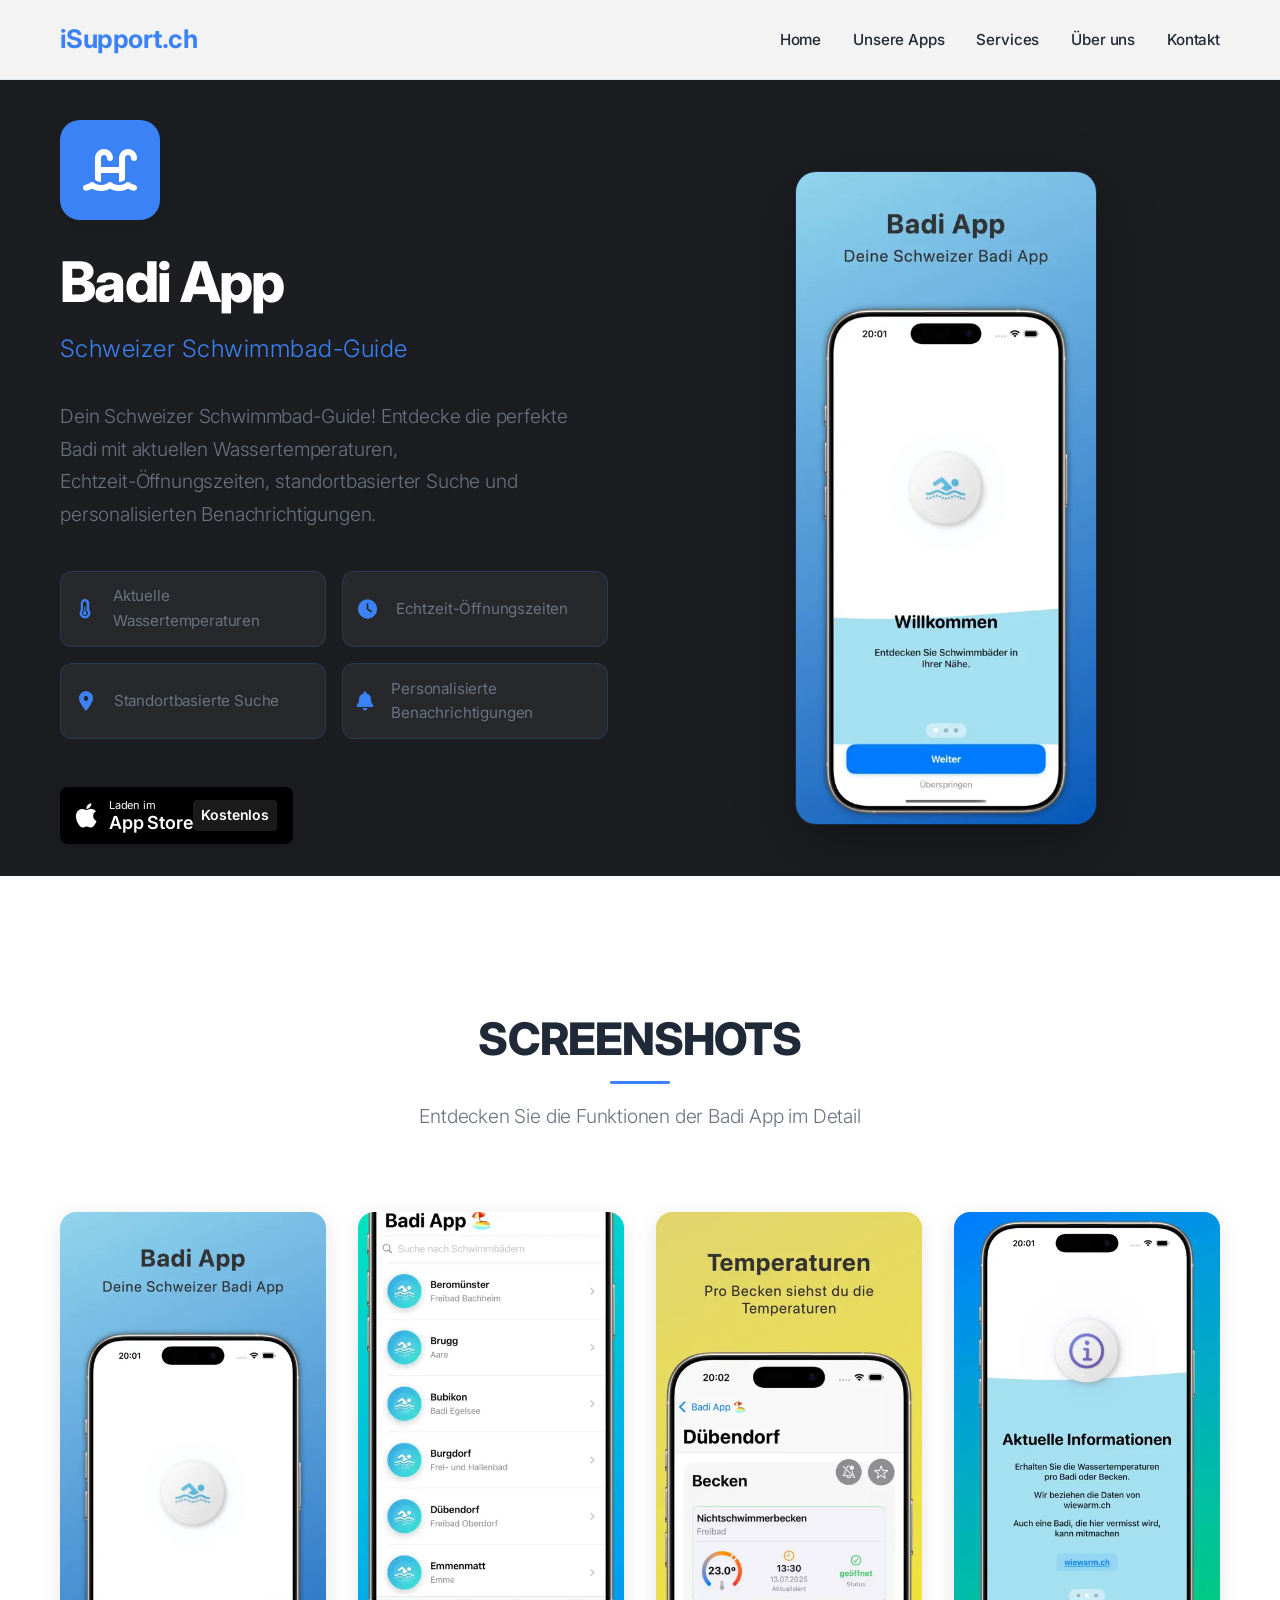
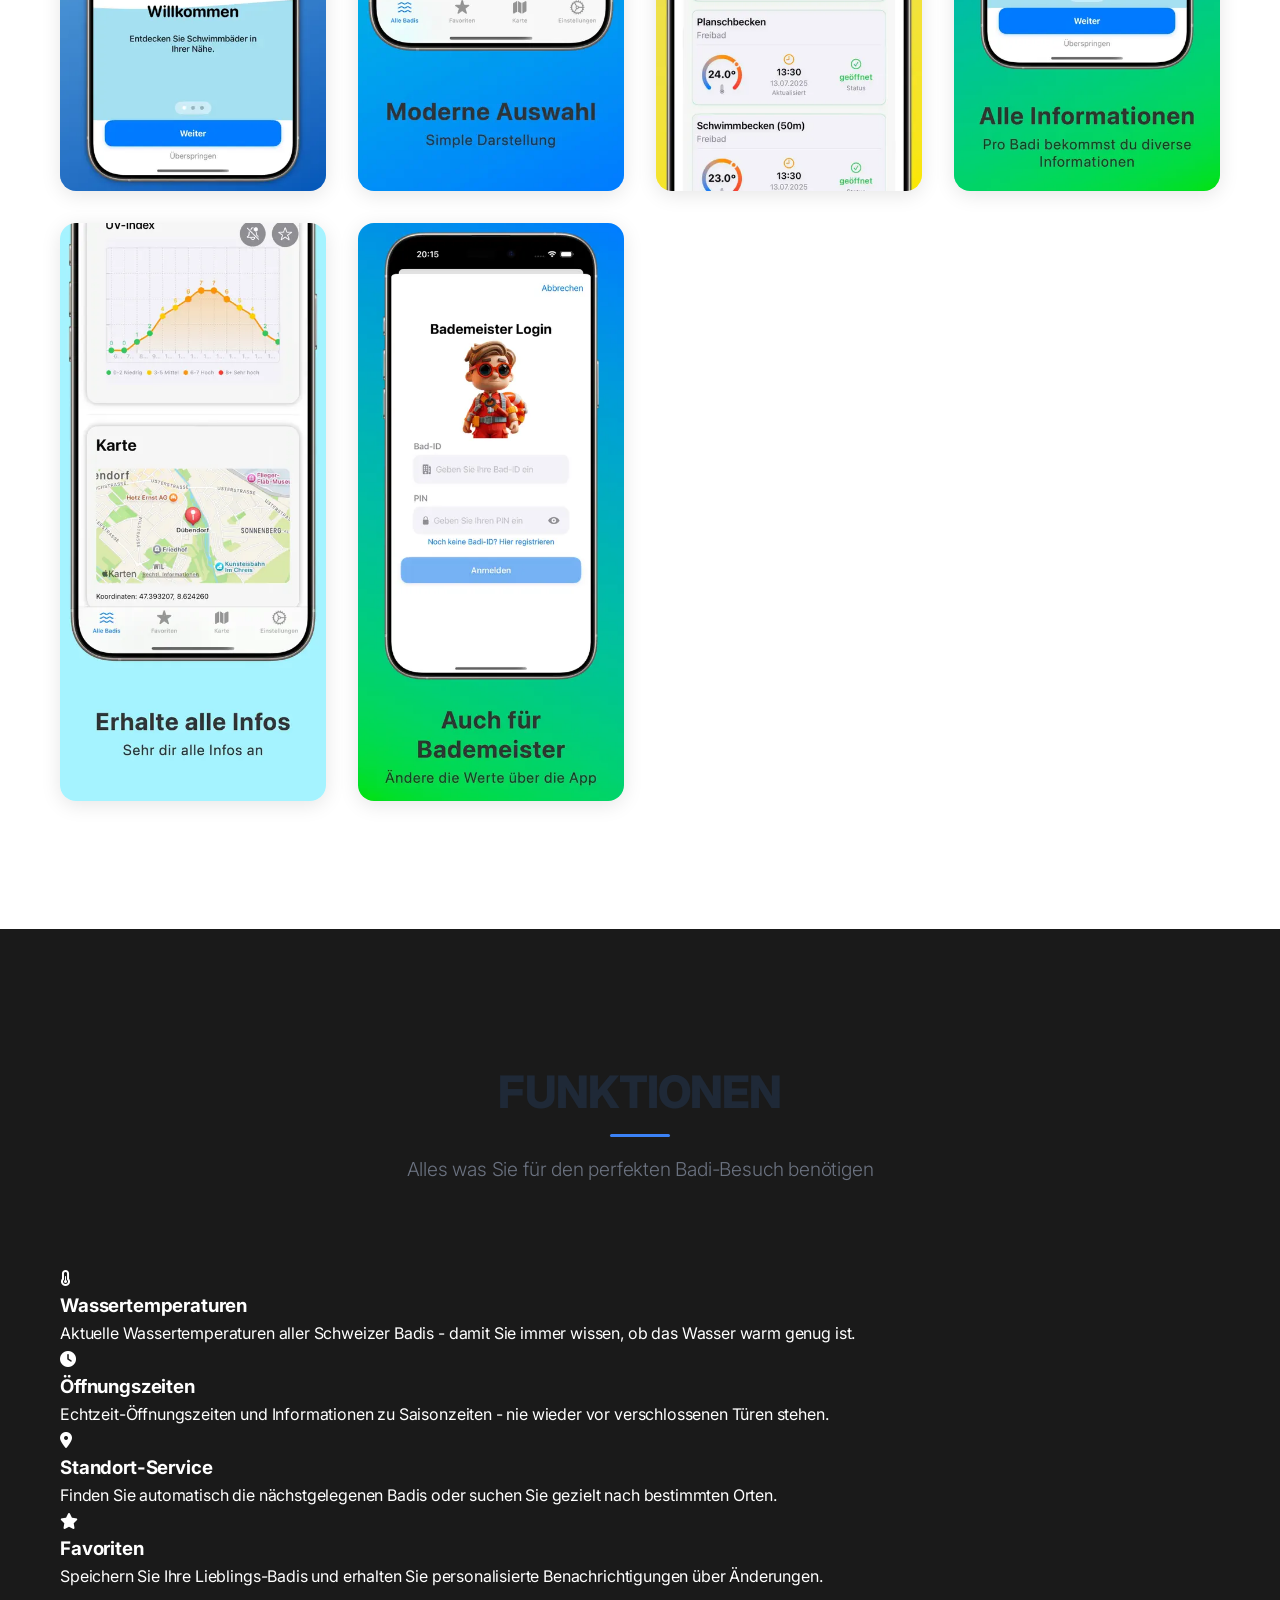
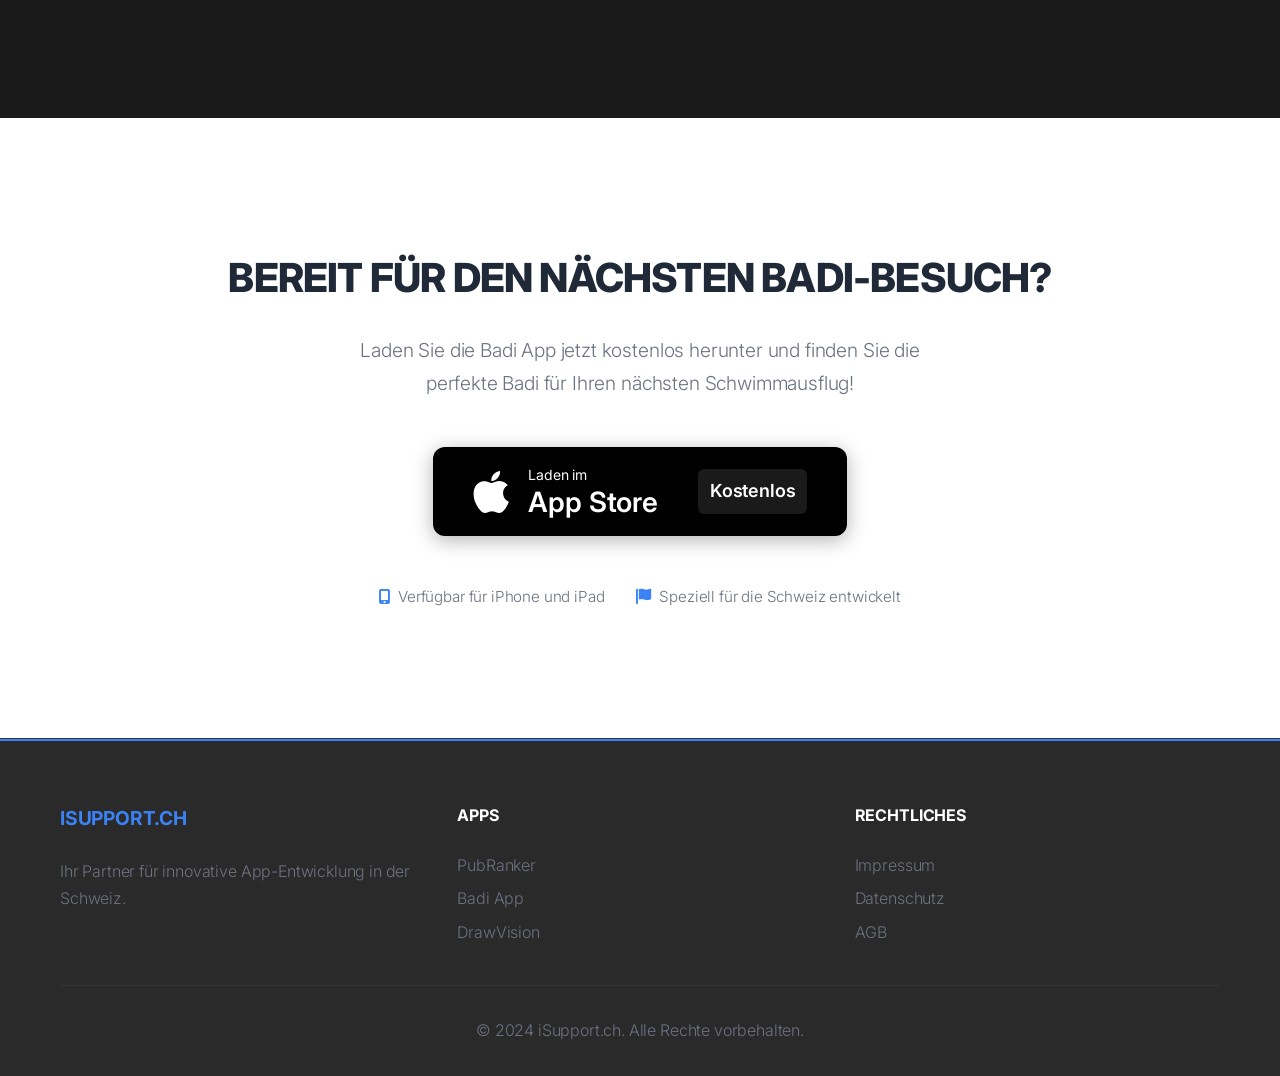
==== badi-app.html @ 997cc9e1 "Initial import of isupport.ch static site Copied from the live Hostpoint site so it can be deployed " ====
<!DOCTYPE html>
<html lang="de">
<head>
    <meta charset="UTF-8">
    <meta name="viewport" content="width=device-width, initial-scale=1.0">
    <title>Badi App - Schweizer Schwimmbad-Guide | iSupport.ch</title>
    <meta name="description" content="Badi App - Dein Schweizer Schwimmbad-Guide mit aktuellen Wassertemperaturen, Öffnungszeiten und standortbasierter Suche.">
    <link rel="stylesheet" href="styles.css">
    <link rel="icon" type="image/png" href="images/Profilbilder/ProfilFoto_Blau.png">
    <link rel="apple-touch-icon" href="images/Profilbilder/ProfilFoto_Blau.png">
    <link href="https://fonts.googleapis.com/css2?family=Inter:wght@300;400;500;600;700;800;900&display=swap" rel="stylesheet">
    <link rel="stylesheet" href="https://cdnjs.cloudflare.com/ajax/libs/font-awesome/6.0.0/css/all.min.css">
</head>
<body>
    <!-- Navigation -->
    <nav class="navbar">
        <div class="nav-container">
            <div class="nav-logo">
                <h2>iSupport.ch</h2>
            </div>
            <ul class="nav-menu">
                <li class="nav-item">
                    <a href="index.html" class="nav-link">Home</a>
                </li>
                <li class="nav-item">
                    <a href="index.html#apps" class="nav-link">Unsere Apps</a>
                </li>
                <li class="nav-item">
                    <a href="index.html#services" class="nav-link">Services</a>
                </li>
                <li class="nav-item">
                    <a href="index.html#about" class="nav-link">Über uns</a>
                </li>
                <li class="nav-item">
                    <a href="index.html#contact" class="nav-link">Kontakt</a>
                </li>
            </ul>
            <div class="hamburger">
                <span class="bar"></span>
                <span class="bar"></span>
                <span class="bar"></span>
            </div>
        </div>
    </nav>

    <!-- App Hero Section -->
    <section class="app-hero">
        <div class="container">
            <div class="app-hero-content">
                <div class="app-hero-text">
                    <div class="app-icon-large">
                        <i class="fas fa-swimming-pool"></i>
                    </div>
                    <h1 class="app-hero-title">Badi App</h1>
                    <p class="app-hero-subtitle">Schweizer Schwimmbad-Guide</p>
                    <p class="app-description">Dein Schweizer Schwimmbad-Guide! Entdecke die perfekte Badi mit aktuellen Wassertemperaturen, Echtzeit-Öffnungszeiten, standortbasierter Suche und personalisierten Benachrichtigungen.</p>
                    
                    <div class="app-features-list">
                        <div class="feature-item">
                            <i class="fas fa-thermometer-half"></i>
                            <span>Aktuelle Wassertemperaturen</span>
                        </div>
                        <div class="feature-item">
                            <i class="fas fa-clock"></i>
                            <span>Echtzeit-Öffnungszeiten</span>
                        </div>
                        <div class="feature-item">
                            <i class="fas fa-map-marker-alt"></i>
                            <span>Standortbasierte Suche</span>
                        </div>
                        <div class="feature-item">
                            <i class="fas fa-bell"></i>
                            <span>Personalisierte Benachrichtigungen</span>
                        </div>
                    </div>

                    <div class="app-store-button">
                        <a href="https://apps.apple.com/ch/app/badi-app/id6504495943?platform=mac" target="_blank" class="store-btn">
                            <div class="store-btn-content">
                                <i class="fab fa-apple"></i>
                                <div class="store-btn-text">
                                    <span class="store-btn-small">Laden im</span>
                                    <span class="store-btn-large">App Store</span>
                                </div>
                            </div>
                            <div class="store-btn-price">Kostenlos</div>
                        </a>
                    </div>
                </div>
                
                <div class="app-hero-image">
                    <img src="images/Badi App/460x998bb.webp" alt="Badi App Screenshot" class="hero-screenshot mobile-screenshot">
                </div>
            </div>
        </div>
    </section>

    <!-- Screenshots Gallery -->
    <section class="screenshots-section">
        <div class="container">
            <div class="section-header">
                <h2>Screenshots</h2>
                <p>Entdecken Sie die Funktionen der Badi App im Detail</p>
            </div>
            
            <div class="screenshots-grid mobile-grid">
                <div class="screenshot-item">
                    <img src="images/Badi App/460x998bb.webp" alt="Badi App Hauptansicht" loading="lazy">
                    <div class="screenshot-overlay">
                        <h4>Hauptansicht</h4>
                        <p>Übersicht aller Badis</p>
                    </div>
                </div>
                <div class="screenshot-item">
                    <img src="images/Badi App/460x998bb-2.webp" alt="Badi Details" loading="lazy">
                    <div class="screenshot-overlay">
                        <h4>Badi Details</h4>
                        <p>Alle wichtigen Informationen</p>
                    </div>
                </div>
                <div class="screenshot-item">
                    <img src="images/Badi App/460x998bb-3.webp" alt="Kartenansicht" loading="lazy">
                    <div class="screenshot-overlay">
                        <h4>Kartenansicht</h4>
                        <p>Badis in der Nähe finden</p>
                    </div>
                </div>
                <div class="screenshot-item">
                    <img src="images/Badi App/460x998bb-4.webp" alt="Favoriten" loading="lazy">
                    <div class="screenshot-overlay">
                        <h4>Favoriten</h4>
                        <p>Ihre Lieblings-Badis</p>
                    </div>
                </div>
                <div class="screenshot-item">
                    <img src="images/Badi App/460x998bb-5.webp" alt="Suchfunktion" loading="lazy">
                    <div class="screenshot-overlay">
                        <h4>Suchfunktion</h4>
                        <p>Schnell die richtige Badi finden</p>
                    </div>
                </div>
                <div class="screenshot-item">
                    <img src="images/Badi App/460x998bb-6.webp" alt="Einstellungen" loading="lazy">
                    <div class="screenshot-overlay">
                        <h4>Einstellungen</h4>
                        <p>Personalisierte Präferenzen</p>
                    </div>
                </div>
            </div>
        </div>
    </section>

    <!-- Features Section -->
    <section class="app-features-section">
        <div class="container">
            <div class="section-header">
                <h2>Funktionen</h2>
                <p>Alles was Sie für den perfekten Badi-Besuch benötigen</p>
            </div>
            
            <div class="features-grid">
                <div class="feature-card">
                    <div class="feature-icon">
                        <i class="fas fa-thermometer-half"></i>
                    </div>
                    <h3>Wassertemperaturen</h3>
                    <p>Aktuelle Wassertemperaturen aller Schweizer Badis - damit Sie immer wissen, ob das Wasser warm genug ist.</p>
                </div>
                
                <div class="feature-card">
                    <div class="feature-icon">
                        <i class="fas fa-clock"></i>
                    </div>
                    <h3>Öffnungszeiten</h3>
                    <p>Echtzeit-Öffnungszeiten und Informationen zu Saisonzeiten - nie wieder vor verschlossenen Türen stehen.</p>
                </div>
                
                <div class="feature-card">
                    <div class="feature-icon">
                        <i class="fas fa-map-marker-alt"></i>
                    </div>
                    <h3>Standort-Service</h3>
                    <p>Finden Sie automatisch die nächstgelegenen Badis oder suchen Sie gezielt nach bestimmten Orten.</p>
                </div>
                
                <div class="feature-card">
                    <div class="feature-icon">
                        <i class="fas fa-star"></i>
                    </div>
                    <h3>Favoriten</h3>
                    <p>Speichern Sie Ihre Lieblings-Badis und erhalten Sie personalisierte Benachrichtigungen über Änderungen.</p>
                </div>
            </div>
        </div>
    </section>

    <!-- Download Section -->
    <section class="download-section">
        <div class="container">
            <div class="download-content">
                <h2>Bereit für den nächsten Badi-Besuch?</h2>
                <p>Laden Sie die Badi App jetzt kostenlos herunter und finden Sie die perfekte Badi für Ihren nächsten Schwimmausflug!</p>
                
                <div class="app-store-button-large">
                    <a href="https://apps.apple.com/ch/app/badi-app/id6504495943?platform=mac" target="_blank" class="store-btn-large-link">
                        <div class="store-btn-large-content">
                            <i class="fab fa-apple"></i>
                            <div class="store-btn-large-text">
                                <span class="store-btn-large-small">Laden im</span>
                                <span class="store-btn-large-title">App Store</span>
                            </div>
                            <div class="store-btn-large-price">Kostenlos</div>
                        </div>
                    </a>
                </div>
                
                <div class="compatibility-info">
                    <p><i class="fas fa-mobile-alt"></i> Verfügbar für iPhone und iPad</p>
                    <p><i class="fas fa-flag"></i> Speziell für die Schweiz entwickelt</p>
                </div>
            </div>
        </div>
    </section>

    <!-- Footer -->
    <footer class="footer">
        <div class="container">
            <div class="footer-content">
                <div class="footer-section">
                    <h3>iSupport.ch</h3>
                    <p>Ihr Partner für innovative App-Entwicklung in der Schweiz.</p>
                </div>
                <div class="footer-section">
                    <h4>Apps</h4>
                    <ul>
                        <li><a href="pubranker.html">PubRanker</a></li>
                        <li><a href="badi-app.html">Badi App</a></li>
                        <li><a href="drawvision.html">DrawVision</a></li>
                    </ul>
                </div>
                <div class="footer-section">
                    <h4>Rechtliches</h4>
                    <ul>
                        <li><a href="#impressum">Impressum</a></li>
                        <li><a href="#datenschutz">Datenschutz</a></li>
                        <li><a href="#agb">AGB</a></li>
                    </ul>
                </div>
            </div>
            <div class="footer-bottom">
                <p>&copy; 2024 iSupport.ch. Alle Rechte vorbehalten.</p>
            </div>
        </div>
    </footer>

    <script src="script.js"></script>
</body>
</html>
---- styles.css ----
/* Reset and Base Styles */
* {
    margin: 0;
    padding: 0;
    box-sizing: border-box;
}

:root {
    /* Professional Swiss Color Palette */
    --primary-bg: #1a1a1a;
    --secondary-bg: #2a2a2a;
    --accent-bg: #f8fafc;
    --card-bg: #ffffff;
    --text-primary: #ffffff;
    --text-secondary: #6b7280;
    --text-dark: #1f2937;
    --accent-blue: #3b82f6;
    --accent-dark: #1e40af;
    --swiss-red: #dc2626;
    --success-green: #10b981;
    --gradient-professional: linear-gradient(135deg, #3b82f6 0%, #1e40af 100%);
    --gradient-subtle: linear-gradient(135deg, #f8fafc 0%, #e2e8f0 100%);
    --shadow-soft: 0 4px 20px rgba(0, 0, 0, 0.1);
    --shadow-medium: 0 8px 30px rgba(0, 0, 0, 0.15);
    --border-light: 1px solid #e5e7eb;
    --border-blue: 1px solid #3b82f6;
}

body {
    font-family: 'Inter', -apple-system, BlinkMacSystemFont, 'Segoe UI', Roboto, sans-serif;
    line-height: 1.6;
    color: var(--text-dark);
    overflow-x: hidden;
    background: var(--card-bg);
    font-weight: 400;
    letter-spacing: -0.01em;
}

/* Ensure all text is visible */
h1, h2, h3, h4, h5, h6, p, span, a, li {
    color: inherit;
}

/* Fix any potential text visibility issues */
.hero-title {
    color: var(--text-primary) !important;
}

.section-header h2 {
    color: var(--text-dark) !important;
}

.app-card h3 {
    color: var(--text-dark) !important;
}

.app-card p {
    color: var(--text-secondary) !important;
}

.container {
    max-width: 1200px;
    margin: 0 auto;
    padding: 0 20px;
}

/* Navigation */
.navbar {
    position: fixed;
    top: 0;
    width: 100%;
    background: rgba(255, 255, 255, 0.95);
    backdrop-filter: blur(20px);
    -webkit-backdrop-filter: blur(20px);
    z-index: 1000;
    padding: 1.2rem 0;
    transition: all 0.4s cubic-bezier(0.4, 0, 0.2, 1);
    border-bottom: 1px solid rgba(59, 130, 246, 0.1);
}

.nav-container {
    max-width: 1200px;
    margin: 0 auto;
    padding: 0 20px;
    display: flex;
    justify-content: space-between;
    align-items: center;
}

.nav-logo h2 {
    color: var(--accent-blue);
    font-weight: 700;
    font-size: 1.6rem;
    letter-spacing: -0.02em;
}

.nav-menu {
    display: flex;
    list-style: none;
    gap: 2rem;
}

.nav-link {
    text-decoration: none;
    color: var(--text-dark) !important;
    font-weight: 500;
    font-size: 0.95rem;
    letter-spacing: -0.01em;
    transition: all 0.3s cubic-bezier(0.4, 0, 0.2, 1);
    position: relative;
}

.nav-link:hover {
    color: var(--accent-blue);
}

.nav-link::after {
    content: '';
    position: absolute;
    bottom: -4px;
    left: 0;
    width: 0;
    height: 2px;
    background: var(--accent-blue);
    transition: width 0.3s cubic-bezier(0.4, 0, 0.2, 1);
}

.nav-link:hover::after {
    width: 100%;
}

.hamburger {
    display: none;
    flex-direction: column;
    cursor: pointer;
}

.bar {
    width: 25px;
    height: 3px;
    background-color: #333;
    margin: 3px 0;
    transition: 0.3s;
}

/* Hero Section */
.hero {
    min-height: 100vh;
    display: flex;
    align-items: center;
    background: linear-gradient(135deg, #0f172a 0%, #111827 100%);
    color: var(--text-primary);
    padding-top: 80px;
    position: relative;
    overflow: hidden;
}

.hero::before {
    content: '';
    position: absolute;
    top: 0;
    left: 0;
    right: 0;
    bottom: 0;
    background: var(--accent-blue);
    opacity: 0.05;
    z-index: 1;
}

.hero::after {
    content: '';
    position: absolute;
    top: 20%;
    right: -10%;
    width: 40%;
    height: 60%;
    background: radial-gradient(circle, rgba(59, 130, 246, 0.12) 0%, transparent 70%);
    z-index: 1;
}

.hero-container {
    max-width: 1200px;
    margin: 0 auto;
    padding: 0 20px;
    display: grid;
    grid-template-columns: 1fr 1fr;
    gap: 4rem;
    align-items: center;
    position: relative;
    z-index: 2;
}

.hero-title {
    font-size: 3.8rem;
    font-weight: 800;
    line-height: 1.1;
    margin-bottom: 1.5rem;
    letter-spacing: -0.03em;
    color: var(--text-primary);
}

.hero-subtitle {
    font-size: 1.3rem;
    margin-bottom: 2.5rem;
    opacity: 0.8;
    line-height: 1.7;
    font-weight: 300;
    letter-spacing: -0.01em;
    color: rgba(255, 255, 255, 0.75);
}

.hero-buttons {
    display: flex;
    gap: 1rem;
    flex-wrap: wrap;
    margin-bottom: 3rem;
}

.quick-app-links {
    margin-top: 2rem;
}

.quick-app-links p {
    color: rgba(255, 255, 255, 0.7);
    font-size: 0.9rem;
    margin-bottom: 1rem;
    text-transform: uppercase;
    letter-spacing: 0.02em;
}

.quick-links {
    display: flex;
    gap: 1rem;
    flex-wrap: wrap;
}

.quick-link {
    display: flex;
    align-items: center;
    gap: 0.5rem;
    padding: 0.8rem 1.2rem;
    background: rgba(255, 255, 255, 0.08);
    border: 1px solid rgba(255, 255, 255, 0.2);
    border-radius: 12px;
    text-decoration: none;
    color: rgba(255, 255, 255, 0.75);
    font-size: 0.9rem;
    font-weight: 500;
    transition: all 0.3s cubic-bezier(0.4, 0, 0.2, 1);
    backdrop-filter: blur(10px);
}

.quick-link:hover {
    background: rgba(255, 255, 255, 0.15);
    border-color: rgba(255, 255, 255, 0.4);
    color: white;
    transform: translateY(-2px);
    box-shadow: var(--shadow-soft);
}

.quick-link i {
    color: white;
    font-size: 1rem;
}

/* Hero App Screenshots */
.app-screenshots {
    position: relative;
    width: 100%;
    max-width: 520px;
    margin: 0 auto;
}

.screenshot-container {
    display: none;
    position: relative;
    border-radius: 18px;
    overflow: hidden;
    background: #0f172a;
    box-shadow: var(--shadow-medium);
    border: 1px solid rgba(59, 130, 246, 0.15);
}

.screenshot-container.active {
    display: block;
    animation: fade-in 0.5s ease;
}

.app-screenshot {
    width: 100%;
    height: auto;
    display: block;
    object-fit: cover;
    cursor: zoom-in;
}

.screenshot-label {
    position: absolute;
    bottom: 16px;
    left: 16px;
    background: rgba(15, 23, 42, 0.8);
    color: white;
    padding: 6px 12px;
    border-radius: 10px;
    font-size: 0.85rem;
    font-weight: 600;
    letter-spacing: 0.02em;
}

.screenshot-dots {
    display: flex;
    justify-content: center;
    gap: 0.5rem;
    margin-top: 1rem;
}

.screenshot-dots .dot {
    width: 8px;
    height: 8px;
    border-radius: 50%;
    background: rgba(255, 255, 255, 0.3);
    cursor: pointer;
    transition: all 0.3s ease;
}

.screenshot-dots .dot.active {
    background: white;
    transform: scale(1.2);
}

@keyframes fade-in {
    from {
        opacity: 0;
        transform: translateY(6px);
    }
    to {
        opacity: 1;
        transform: translateY(0);
    }
}

.btn {
    padding: 14px 32px;
    border-radius: 12px;
    text-decoration: none;
    font-weight: 600;
    font-size: 0.95rem;
    letter-spacing: -0.01em;
    transition: all 0.4s cubic-bezier(0.4, 0, 0.2, 1);
    display: inline-block;
    border: none;
    cursor: pointer;
    position: relative;
    overflow: hidden;
    text-transform: uppercase;
}

.btn-primary {
    background: var(--accent-blue);
    color: white;
    box-shadow: var(--shadow-soft);
}

.btn-primary:hover {
    background: var(--accent-dark);
    transform: translateY(-2px);
    box-shadow: var(--shadow-medium);
}

.btn-secondary {
    background: transparent;
    color: var(--text-primary);
    border: 2px solid var(--accent-blue);
}

.btn-secondary:hover {
    background: var(--accent-blue);
    color: white;
    transform: translateY(-2px);
}

/* Secondary button on light backgrounds (e.g. contact form) */
.contact-section .btn-secondary {
    color: var(--accent-blue);
    border-color: var(--accent-blue);
    background: white;
}

.contact-section .btn-secondary:hover {
    color: white;
    background: var(--accent-blue);
}

/* Phone Mockup */
.phone-mockup {
    width: 320px;
    height: 640px;
    background: var(--secondary-bg);
    border-radius: 40px;
    padding: 24px;
    margin: 0 auto;
    position: relative;
    box-shadow: var(--shadow-medium);
}

.phone-screen {
    width: 100%;
    height: 100%;
    background: var(--gradient-professional);
    border-radius: 28px;
    display: flex;
    align-items: center;
    justify-content: center;
    position: relative;
    overflow: hidden;
}

.phone-screen::before {
    content: '';
    position: absolute;
    top: 0;
    left: 0;
    right: 0;
    bottom: 0;
    background: radial-gradient(circle at 30% 30%, rgba(255, 255, 255, 0.1) 0%, transparent 50%);
}

.app-preview i {
    font-size: 4.5rem;
    color: white;
    opacity: 0.9;
    z-index: 2;
    position: relative;
}

/* Section Headers */
.section-header {
    text-align: center;
    margin-bottom: 5rem;
}

.section-header h2 {
    font-size: 2.8rem;
    font-weight: 800;
    margin-bottom: 1.5rem;
    color: var(--text-dark);
    letter-spacing: -0.02em;
    text-transform: uppercase;
    position: relative;
}

.section-header h2::after {
    content: '';
    position: absolute;
    bottom: -8px;
    left: 50%;
    transform: translateX(-50%);
    width: 60px;
    height: 3px;
    background: var(--accent-blue);
    border-radius: 2px;
}

.section-header p {
    font-size: 1.2rem;
    color: var(--text-secondary);
    max-width: 700px;
    margin: 0 auto;
    font-weight: 300;
    letter-spacing: -0.01em;
    line-height: 1.7;
}

.click-hint {
    font-size: 0.9rem !important;
    color: var(--accent-blue) !important;
    margin-top: 1rem !important;
    font-weight: 500 !important;
    text-transform: uppercase;
    letter-spacing: 0.02em;
}

.click-hint i {
    margin-right: 0.5rem;
}

/* Apps Section */
.apps-section {
    padding: 8rem 0;
    background: var(--card-bg);
    position: relative;
}

.apps-section::before {
    content: '';
    position: absolute;
    top: 0;
    left: 0;
    right: 0;
    bottom: 0;
    background: 
        radial-gradient(circle at 20% 20%, rgba(59, 130, 246, 0.06) 0%, transparent 50%),
        radial-gradient(circle at 80% 80%, rgba(30, 64, 175, 0.05) 0%, transparent 50%);
    pointer-events: none;
}

.apps-grid {
    display: grid;
    grid-template-columns: repeat(auto-fit, minmax(350px, 1fr));
    gap: 2rem;
}

.app-card {
    background: var(--card-bg);
    padding: 0;
    border-radius: 16px;
    box-shadow: var(--shadow-soft);
    transition: all 0.3s cubic-bezier(0.4, 0, 0.2, 1);
    border: var(--border-light);
    position: relative;
    cursor: pointer;
    overflow: hidden;
}

.app-card::before {
    content: '';
    position: absolute;
    top: 0;
    left: 0;
    right: 0;
    height: 3px;
    background: var(--accent-blue);
    transform: scaleX(0);
    transition: transform 0.3s cubic-bezier(0.4, 0, 0.2, 1);
    border-radius: 16px 16px 0 0;
}

.app-card:hover {
    transform: translateY(-4px);
    box-shadow: var(--shadow-medium);
    border-color: var(--accent-blue);
}

.app-card:hover::before {
    transform: scaleX(1);
}

.app-card-image {
    width: 100%;
    height: 220px;
    overflow: hidden;
    background: #f1f5f9;
}

.app-card-image img {
    width: 100%;
    height: 100%;
    object-fit: contain;
    padding: 12px;
    transition: transform 0.4s ease;
    cursor: zoom-in;
}

/* Lightbox */
.lightbox {
    position: fixed;
    inset: 0;
    background: rgba(0, 0, 0, 0.7);
    display: none;
    align-items: center;
    justify-content: center;
    padding: 1rem;
    z-index: 2000;
}

.lightbox.open {
    display: flex;
}

.lightbox-content {
    position: relative;
    max-width: min(1400px, 96vw);
    max-height: 94vh;
    background: white;
    border-radius: 16px;
    overflow: hidden;
    box-shadow: var(--shadow-medium);
}

.lightbox-image {
    display: block;
    max-width: 100%;
    max-height: 92vh;
    width: auto;
    height: auto;
}

.lightbox-caption {
    padding: 0.75rem 1rem;
    color: var(--text-secondary);
    font-size: 0.95rem;
    border-top: var(--border-light);
}

.lightbox-close {
    position: absolute;
    top: 12px;
    right: 12px;
    width: 36px;
    height: 36px;
    border: none;
    border-radius: 50%;
    background: rgba(0, 0, 0, 0.6);
    color: white;
    font-size: 1.2rem;
    cursor: pointer;
}

.app-card:hover .app-card-image img {
    transform: scale(1.03);
}

.app-card-content {
    padding: 2rem 2rem 2.5rem;
}

.app-card h3 {
    font-size: 1.6rem;
    font-weight: 700;
    margin-bottom: 1.2rem;
    color: var(--text-dark);
    letter-spacing: -0.01em;
}

.app-card p {
    color: var(--text-secondary);
    margin-bottom: 2rem;
    line-height: 1.7;
    font-weight: 400;
    letter-spacing: -0.01em;
}

.app-features {
    display: flex;
    gap: 0.5rem;
    margin-bottom: 1.5rem;
    flex-wrap: wrap;
}

.feature-tag {
    background: rgba(59, 130, 246, 0.1);
    color: var(--accent-blue);
    padding: 6px 16px;
    border-radius: 20px;
    font-size: 0.8rem;
    font-weight: 500;
    border: 1px solid rgba(59, 130, 246, 0.2);
}

.app-link {
    color: var(--accent-blue);
    text-decoration: none;
    font-weight: 600;
    display: inline-flex;
    align-items: center;
    gap: 0.8rem;
    transition: all 0.3s cubic-bezier(0.4, 0, 0.2, 1);
    font-size: 0.9rem;
}

.app-link:hover {
    color: var(--accent-dark);
    transform: translateX(5px);
}

.app-price {
    font-size: 1.2rem;
    font-weight: 700;
    color: var(--accent-blue);
    margin-bottom: 1.5rem;
    padding: 0.8rem 1.5rem;
    background: rgba(59, 130, 246, 0.1);
    border-radius: 20px;
    text-align: center;
    display: inline-block;
    border: 1px solid rgba(59, 130, 246, 0.2);
}

/* Services Section */
.services-section {
    padding: 8rem 0;
    background: var(--primary-bg);
    color: var(--text-primary);
    position: relative;
}

.services-section .section-header h2 {
    color: var(--text-primary);
}

.services-section .section-header p {
    color: var(--text-secondary);
}

.services-grid {
    display: grid;
    grid-template-columns: repeat(auto-fit, minmax(280px, 1fr));
    gap: 2rem;
}

.service-card {
    text-align: center;
    padding: 2.5rem;
    background: rgba(255, 255, 255, 0.02);
    border-radius: 20px;
    border: 1px solid rgba(59, 130, 246, 0.12);
    transition: all 0.4s cubic-bezier(0.4, 0, 0.2, 1);
}

.service-card:hover {
    transform: translateY(-5px);
    background: rgba(255, 255, 255, 0.05);
    border-color: rgba(59, 130, 246, 0.3);
}

.service-icon {
    width: 90px;
    height: 90px;
    background: var(--accent-blue);
    border-radius: 50%;
    display: flex;
    align-items: center;
    justify-content: center;
    margin: 0 auto 2rem;
    position: relative;
    box-shadow: var(--shadow-soft);
}

.service-icon::before {
    content: '';
    position: absolute;
    top: 3px;
    left: 3px;
    right: 3px;
    bottom: 3px;
    background: var(--primary-bg);
    border-radius: 50%;
    z-index: 1;
}

.service-icon i {
    font-size: 2.2rem;
    color: var(--accent-blue);
    z-index: 2;
    position: relative;
}

.service-card h3 {
    font-size: 1.4rem;
    font-weight: 700;
    margin-bottom: 1.2rem;
    color: var(--text-primary);
    text-transform: uppercase;
    letter-spacing: -0.01em;
}

.service-card p {
    color: var(--text-secondary);
    line-height: 1.7;
    font-weight: 300;
}

/* About Section */
.about-section {
    padding: 8rem 0;
    background: var(--card-bg);
    position: relative;
}

.about-section::before {
    content: '';
    position: absolute;
    top: 0;
    left: 0;
    right: 0;
    bottom: 0;
    background: 
        radial-gradient(circle at 70% 30%, rgba(59, 130, 246, 0.06) 0%, transparent 50%),
        radial-gradient(circle at 30% 70%, rgba(30, 64, 175, 0.05) 0%, transparent 50%);
    pointer-events: none;
}

.about-content {
    display: grid;
    grid-template-columns: 1fr 1fr;
    gap: 4rem;
    align-items: center;
}

.about-text h2 {
    font-size: 2.8rem;
    font-weight: 800;
    margin-bottom: 2rem;
    color: var(--text-dark);
    letter-spacing: -0.02em;
    text-transform: uppercase;
}

.about-text p {
    font-size: 1.2rem;
    color: var(--text-secondary);
    margin-bottom: 2.5rem;
    line-height: 1.7;
    font-weight: 300;
    letter-spacing: -0.01em;
}

.profile-image-wrapper {
    width: 100%;
    max-width: 640px;
    margin: 0 auto;
    border-radius: 16px;
    overflow: hidden;
    border: var(--border-light);
    box-shadow: var(--shadow-medium);
    background: #f8fafc;
}

.profile-image {
    width: 100%;
    height: auto;
    object-fit: contain;
    display: block;
}

.stats {
    display: flex;
    gap: 2rem;
}

.stat {
    text-align: center;
}

.stat h3 {
    font-size: 2.5rem;
    font-weight: 900;
    color: var(--accent-blue);
    margin-bottom: 0.8rem;
    text-transform: uppercase;
    letter-spacing: -0.02em;
}

.stat p {
    color: var(--text-secondary);
    font-size: 0.95rem;
    font-weight: 500;
    text-transform: uppercase;
    letter-spacing: 0.02em;
}

.team-illustration {
    width: 240px;
    height: 240px;
    background: var(--accent-blue);
    border-radius: 50%;
    display: flex;
    align-items: center;
    justify-content: center;
    margin: 0 auto;
    position: relative;
    box-shadow: var(--shadow-soft);
}

.team-illustration::before {
    content: '';
    position: absolute;
    top: 8px;
    left: 8px;
    right: 8px;
    bottom: 8px;
    background: var(--card-bg);
    border-radius: 50%;
    z-index: 1;
}

.team-illustration i {
    font-size: 4.5rem;
    color: var(--accent-blue);
    z-index: 2;
    position: relative;
}

/* Contact Section */
.contact-section {
    padding: 8rem 0;
    background: var(--card-bg);
    color: var(--text-dark);
}

.contact-section .section-header h2 {
    color: var(--text-dark);
}

.contact-section .section-header p {
    color: var(--text-secondary);
}

.contact-content {
    display: grid;
    grid-template-columns: 1fr 1fr;
    gap: 4rem;
    align-items: start;
}

.contact-info {
    display: flex;
    flex-direction: column;
}

.contact-info h3 {
    font-size: 1.5rem;
    font-weight: 600;
    color: var(--text-dark);
    margin-bottom: 2rem;
}

.contact-item {
    display: flex;
    align-items: flex-start;
    gap: 1.5rem;
    margin-bottom: 3rem;
    padding: 2rem;
    background: white;
    border-radius: 16px;
    box-shadow: var(--shadow-soft);
    border: var(--border-light);
    transition: all 0.3s ease;
}

.contact-item:hover {
    transform: translateY(-2px);
    box-shadow: var(--shadow-medium);
}

.contact-item i {
    width: 50px;
    height: 50px;
    background: var(--accent-blue);
    border-radius: 12px;
    display: flex;
    align-items: center;
    justify-content: center;
    font-size: 1.2rem;
    color: white;
    flex-shrink: 0;
}

.contact-item-content {
    flex: 1;
}

.contact-item h4 {
    font-weight: 600;
    margin-bottom: 0.5rem;
    color: var(--text-dark);
    font-size: 1.1rem;
}

.contact-item p {
    color: var(--text-secondary);
    font-weight: 400;
    font-size: 1rem;
}

.contact-form {
    background: white;
    padding: 2.5rem;
    border-radius: 16px;
    border: var(--border-light);
    box-shadow: var(--shadow-soft);
}

.form-group {
    margin-bottom: 1.5rem;
}

.form-group input,
.form-group textarea {
    width: 100%;
    padding: 16px 20px;
    border: var(--border-light);
    border-radius: 8px;
    font-size: 1rem;
    transition: all 0.3s ease;
    font-family: inherit;
    background: #f9fafb;
    color: var(--text-dark);
}

.form-group input::placeholder,
.form-group textarea::placeholder {
    color: var(--text-secondary);
}

.form-group input:focus,
.form-group textarea:focus {
    outline: none;
    border-color: var(--accent-blue);
    box-shadow: 0 0 0 3px rgba(59, 130, 246, 0.1);
    background: white;
}

.form-group textarea {
    resize: vertical;
}

.form-buttons {
    display: flex;
    gap: 1rem;
    flex-wrap: wrap;
}

.form-buttons .btn {
    flex: 1;
    min-width: 200px;
    text-align: center;
    justify-content: center;
}

/* Thank You Page */
.thank-you-section {
    min-height: 80vh;
    display: flex;
    align-items: center;
    justify-content: center;
    padding: 120px 0 80px;
    background: var(--card-bg);
}

.thank-you-content {
    text-align: center;
    max-width: 600px;
    margin: 0 auto;
}

.thank-you-icon {
    width: 100px;
    height: 100px;
    background: var(--success-green);
    border-radius: 50%;
    display: flex;
    align-items: center;
    justify-content: center;
    margin: 0 auto 2rem;
    box-shadow: var(--shadow-soft);
}

.thank-you-icon i {
    font-size: 3rem;
    color: white;
}

.thank-you-content h1 {
    font-size: 2.5rem;
    font-weight: 700;
    color: var(--text-dark);
    margin-bottom: 1rem;
}

.thank-you-message {
    font-size: 1.2rem;
    color: var(--text-secondary);
    margin-bottom: 3rem;
    line-height: 1.6;
}

.thank-you-info {
    display: flex;
    flex-direction: column;
    gap: 1rem;
    margin-bottom: 3rem;
    padding: 2rem;
    background: white;
    border-radius: 12px;
    box-shadow: var(--shadow-soft);
    border: var(--border-light);
}

.info-item {
    display: flex;
    align-items: center;
    gap: 1rem;
    color: var(--text-secondary);
}

.info-item i {
    color: var(--accent-blue);
    width: 20px;
    text-align: center;
}

.thank-you-actions {
    display: flex;
    gap: 1rem;
    justify-content: center;
    flex-wrap: wrap;
}

.thank-you-actions .btn {
    min-width: 200px;
}

/* Footer */
.footer {
    background: var(--secondary-bg);
    color: var(--text-primary);
    padding: 4rem 0 2rem;
    border-top: 1px solid rgba(59, 130, 246, 0.12);
    position: relative;
}

.footer::before {
    content: '';
    position: absolute;
    top: 0;
    left: 0;
    right: 0;
    height: 2px;
    background: var(--accent-blue);
}

.footer-content {
    display: grid;
    grid-template-columns: repeat(auto-fit, minmax(250px, 1fr));
    gap: 2rem;
    margin-bottom: 2rem;
}

.footer-section h3,
.footer-section h4 {
    margin-bottom: 1.5rem;
    color: var(--text-primary);
    font-weight: 700;
    text-transform: uppercase;
    letter-spacing: -0.01em;
}

.footer-section h3 {
    color: var(--accent-blue);
    font-size: 1.2rem;
}

.footer-section p {
    color: var(--text-secondary);
    line-height: 1.7;
    font-weight: 300;
}

.footer-section ul {
    list-style: none;
}

.footer-section ul li {
    margin-bottom: 0.5rem;
}

.footer-section ul li a {
    color: var(--text-secondary) !important;
    text-decoration: none;
    transition: all 0.3s cubic-bezier(0.4, 0, 0.2, 1);
    font-weight: 300;
}

.footer-section ul li a:hover {
    color: var(--accent-blue);
    text-shadow: none;
    transform: translateX(5px);
}

.footer-bottom {
    border-top: 1px solid rgba(59, 130, 246, 0.12);
    padding-top: 2rem;
    text-align: center;
    color: var(--text-secondary);
    font-weight: 300;
    letter-spacing: -0.01em;
}

/* Responsive Design */
@media (max-width: 768px) {
    .hamburger {
        display: flex;
    }

    .nav-menu {
        position: fixed;
        left: -100%;
        top: 70px;
        flex-direction: column;
        background-color: white;
        width: 100%;
        text-align: center;
        transition: 0.3s;
        box-shadow: 0 10px 27px rgba(0, 0, 0, 0.05);
        padding: 2rem 0;
    }

    .nav-menu.active {
        left: 0;
    }

    .nav-menu li {
        margin: 1rem 0;
    }

    .hamburger.active .bar:nth-child(2) {
        opacity: 0;
    }

    .hamburger.active .bar:nth-child(1) {
        transform: translateY(8px) rotate(45deg);
    }

    .hamburger.active .bar:nth-child(3) {
        transform: translateY(-8px) rotate(-45deg);
    }

    .hero-container {
        grid-template-columns: 1fr;
        text-align: center;
        gap: 2rem;
    }

    .hero-title {
        font-size: 2.2rem;
    }

    .hero-subtitle {
        font-size: 1.1rem;
    }

    .hero-image {
        padding: 1rem 0;
    }

    .app-screenshots {
        max-width: 100%;
    }

    .screenshot-label {
        font-size: 0.8rem;
        padding: 4px 10px;
    }

    .apps-grid {
        grid-template-columns: 1fr;
    }

    .app-card-image {
        height: 200px;
    }

    .services-grid {
        grid-template-columns: repeat(auto-fit, minmax(250px, 1fr));
    }

    .about-content {
        grid-template-columns: 1fr;
        text-align: center;
    }

    .contact-content {
        grid-template-columns: 1fr;
        gap: 3rem;
    }
    
    .contact-item {
        margin-bottom: 2rem;
        padding: 1.5rem;
    }

    .profile-image-wrapper {
        max-width: 100%;
    }

    .stats {
        justify-content: center;
    }

    .hero-buttons {
        justify-content: center;
    }
}

@media (max-width: 480px) {
    .section-header h2 {
        font-size: 1.8rem;
    }

    .section-header p {
        font-size: 0.95rem;
    }

    .stats {
        flex-direction: column;
        gap: 1rem;
    }

    .footer-content {
        grid-template-columns: 1fr;
        gap: 2rem;
        text-align: center;
    }
}

/* Smooth Scrolling */
html {
    scroll-behavior: smooth;
}

/* Animation Classes */
.fade-in {
    opacity: 0;
    transform: translateY(40px);
    transition: all 0.8s cubic-bezier(0.4, 0, 0.2, 1);
}

.fade-in.visible {
    opacity: 1;
    transform: translateY(0);
}

/* Professional Animations */
@keyframes subtle-float {
    0%, 100% {
        transform: translateY(0px);
    }
    50% {
        transform: translateY(-5px);
    }
}

.phone-mockup {
    animation: subtle-float 8s ease-in-out infinite;
}

/* Loading Animation */
@keyframes pulse {
    0%, 100% {
        opacity: 1;
    }
    50% {
        opacity: 0.5;
    }
}

.pulse {
    animation: pulse 2s infinite;
}

/* App Detail Pages Styles */
.app-hero {
    min-height: 80vh;
    display: flex;
    align-items: center;
    background: var(--primary-bg);
    color: var(--text-primary);
    padding-top: 120px;
    position: relative;
    overflow: hidden;
}

.app-hero::before {
    content: '';
    position: absolute;
    top: 0;
    left: 0;
    right: 0;
    bottom: 0;
    background: var(--accent-blue);
    opacity: 0.03;
    z-index: 1;
}

.app-hero-content {
    display: grid;
    grid-template-columns: 1fr 1fr;
    gap: 4rem;
    align-items: center;
    position: relative;
    z-index: 2;
}

.app-icon-large {
    width: 100px;
    height: 100px;
    background: var(--accent-blue);
    border-radius: 20px;
    display: flex;
    align-items: center;
    justify-content: center;
    margin-bottom: 2rem;
    box-shadow: var(--shadow-soft);
}

.app-icon-large i {
    font-size: 3rem;
    color: white;
}

.app-hero-title {
    font-size: 3.5rem;
    font-weight: 800;
    line-height: 1.1;
    margin-bottom: 1rem;
    letter-spacing: -0.03em;
    color: var(--text-primary);
}

.app-hero-subtitle {
    font-size: 1.5rem;
    font-weight: 300;
    color: var(--accent-blue);
    margin-bottom: 2rem;
    letter-spacing: 0.02em;
}

.app-description {
    font-size: 1.2rem;
    line-height: 1.7;
    color: var(--text-secondary);
    margin-bottom: 2.5rem;
    font-weight: 300;
}

.app-features-list {
    display: grid;
    grid-template-columns: 1fr 1fr;
    gap: 1rem;
    margin-bottom: 3rem;
}

.feature-item {
    display: flex;
    align-items: center;
    gap: 1rem;
    padding: 0.8rem;
    background: rgba(255, 255, 255, 0.05);
    border-radius: 12px;
    border: 1px solid rgba(59, 130, 246, 0.2);
}

.feature-item i {
    color: var(--accent-blue);
    font-size: 1.2rem;
    width: 24px;
    text-align: center;
}

.feature-item span {
    color: var(--text-secondary);
    font-weight: 400;
    font-size: 0.95rem;
}

.hero-screenshot {
    width: 100%;
    max-width: 400px;
    height: auto;
    border-radius: 20px;
    box-shadow: 
        0 20px 60px rgba(0, 0, 0, 0.3),
        0 0 0 1px rgba(59, 130, 246, 0.2);
    margin: 0 auto;
    display: block;
    cursor: zoom-in;
}

.mobile-screenshot {
    max-width: 300px;
}

.desktop-screenshot {
    max-width: 500px;
}

/* Official App Store Buttons */
.app-store-button {
    margin-bottom: 2rem;
}

.store-btn {
    display: inline-flex;
    align-items: center;
    background: #000000;
    border: none;
    border-radius: 8px;
    padding: 12px 16px;
    text-decoration: none;
    transition: all 0.3s ease;
    min-width: 180px;
    box-shadow: 0 2px 8px rgba(0, 0, 0, 0.2);
}

.store-btn:hover {
    transform: translateY(-1px);
    box-shadow: 0 4px 12px rgba(0, 0, 0, 0.3);
}

.store-btn-content {
    display: flex;
    align-items: center;
    gap: 12px;
    flex: 1;
}

.store-btn-content i {
    font-size: 28px;
    color: white;
}

.store-btn-text {
    display: flex;
    flex-direction: column;
    align-items: flex-start;
    line-height: 1.2;
}

.store-btn-small {
    font-size: 11px;
    color: white;
    font-weight: 400;
    margin-bottom: 2px;
}

.store-btn-large {
    font-size: 18px;
    font-weight: 600;
    color: white;
    line-height: 1;
}

.store-btn-price {
    color: white;
    font-weight: 600;
    font-size: 14px;
    background: rgba(255, 255, 255, 0.1);
    padding: 4px 8px;
    border-radius: 4px;
    margin-left: auto;
}

/* Large Official App Store Button */
.app-store-button-large {
    text-align: center;
    margin: 3rem 0;
}

.store-btn-large-link {
    display: inline-block;
    text-decoration: none;
    transition: all 0.3s ease;
}

.store-btn-large-content {
    display: flex;
    align-items: center;
    justify-content: center;
    gap: 20px;
    background: #000000;
    padding: 20px 40px;
    border-radius: 12px;
    box-shadow: 0 4px 20px rgba(0, 0, 0, 0.3);
    min-width: 280px;
}

.store-btn-large-content i {
    font-size: 48px;
    color: white;
}

.store-btn-large-text {
    display: flex;
    flex-direction: column;
    align-items: flex-start;
    line-height: 1.2;
}

.store-btn-large-small {
    font-size: 14px;
    color: white;
    font-weight: 400;
    margin-bottom: 4px;
}

.store-btn-large-title {
    font-size: 28px;
    font-weight: 600;
    color: white;
    line-height: 1;
}

.store-btn-large-price {
    color: white;
    font-weight: 600;
    font-size: 18px;
    background: rgba(255, 255, 255, 0.1);
    padding: 8px 12px;
    border-radius: 6px;
    margin-left: 20px;
}

.store-btn-large-link:hover {
    transform: translateY(-2px);
}

.store-btn-large-link:hover .store-btn-large-content {
    box-shadow: 0 6px 25px rgba(0, 0, 0, 0.4);
}

/* Screenshots Section */
.screenshots-section {
    padding: 8rem 0;
    background: var(--card-bg);
}

.screenshots-grid {
    display: grid;
    grid-template-columns: repeat(auto-fit, minmax(300px, 1fr));
    gap: 2rem;
}

.mobile-grid {
    grid-template-columns: repeat(auto-fit, minmax(250px, 1fr));
}

.desktop-grid {
    grid-template-columns: repeat(auto-fit, minmax(400px, 1fr));
}

.screenshot-item {
    position: relative;
    border-radius: 16px;
    overflow: hidden;
    transition: all 0.4s cubic-bezier(0.4, 0, 0.2, 1);
    background: var(--card-bg);
    box-shadow: 0 4px 20px rgba(0, 0, 0, 0.1);
}

.screenshot-item:hover {
    transform: translateY(-8px);
    box-shadow: 0 20px 60px rgba(0, 0, 0, 0.2);
}

.screenshot-item img {
    width: 100%;
    height: auto;
    display: block;
    transition: transform 0.4s cubic-bezier(0.4, 0, 0.2, 1);
    cursor: zoom-in;
}

.screenshot-item:hover img {
    transform: scale(1.05);
}

.screenshot-overlay {
    position: absolute;
    bottom: 0;
    left: 0;
    right: 0;
    background: linear-gradient(transparent, rgba(0, 0, 0, 0.8));
    padding: 2rem 1.5rem 1.5rem;
    transform: translateY(100%);
    transition: transform 0.4s cubic-bezier(0.4, 0, 0.2, 1);
}

.screenshot-item:hover .screenshot-overlay {
    transform: translateY(0);
}

.screenshot-overlay h4 {
    color: var(--text-primary);
    font-weight: 700;
    margin-bottom: 0.5rem;
    text-transform: uppercase;
    letter-spacing: -0.01em;
}

.screenshot-overlay p {
    color: var(--text-secondary);
    font-size: 0.9rem;
    font-weight: 300;
}

/* App Features Section */
.app-features-section {
    padding: 8rem 0;
    background: var(--primary-bg);
    color: var(--text-primary);
}

.app-features-section .section-header h2 {
    color: var(--text-primary);
}

.app-features-section .section-header p {
    color: var(--text-secondary);
}

/* Download Section */
.download-section {
    padding: 8rem 0;
    background: var(--card-bg);
    text-align: center;
}

.download-content h2 {
    font-size: 2.5rem;
    font-weight: 800;
    margin-bottom: 1.5rem;
    color: var(--text-dark);
    text-transform: uppercase;
    letter-spacing: -0.02em;
}

.download-content p {
    font-size: 1.2rem;
    color: var(--text-secondary);
    margin-bottom: 3rem;
    max-width: 600px;
    margin-left: auto;
    margin-right: auto;
    line-height: 1.7;
    font-weight: 300;
}

.compatibility-info {
    margin-top: 2rem;
    display: flex;
    justify-content: center;
    gap: 2rem;
    flex-wrap: wrap;
}

.compatibility-info p {
    display: flex;
    align-items: center;
    gap: 0.5rem;
    color: var(--text-secondary);
    font-size: 0.95rem;
    margin: 0;
}

.compatibility-info i {
    color: var(--accent-blue);
}

/* Responsive Design for App Pages */
@media (max-width: 768px) {
    .app-hero-content {
        grid-template-columns: 1fr;
        text-align: center;
        gap: 3rem;
    }
    
    .app-hero-title {
        font-size: 2.5rem;
    }
    
    .app-features-list {
        grid-template-columns: 1fr;
    }
    
    .screenshots-grid {
        grid-template-columns: 1fr;
    }
    
    .compatibility-info {
        flex-direction: column;
        gap: 1rem;
    }
    
    .store-btn-large-content {
        flex-direction: column;
        gap: 1rem;
        padding: 1.5rem 2rem;
    }
    
    .store-btn-large-text {
        align-items: center;
    }
}

/* Hero App Screenshots Carousel */
.app-screenshots {
    position: relative;
    width: 100%;
    max-width: 500px;
    height: 600px;
    margin: 0 auto;
}

.screenshot-container {
    position: absolute;
    top: 0;
    left: 0;
    width: 100%;
    height: 100%;
    opacity: 0;
    transform: translateX(50px);
    transition: all 0.8s cubic-bezier(0.4, 0, 0.2, 1);
    pointer-events: none;
    display: flex;
    flex-direction: column;
    align-items: center;
    justify-content: center;
}

.screenshot-container.active {
    opacity: 1;
    transform: translateX(0);
    pointer-events: auto;
}

.app-screenshot {
    max-width: 100%;
    max-height: 520px;
    height: auto;
    width: auto;
    border-radius: 20px;
    box-shadow:
        0 20px 60px rgba(0, 0, 0, 0.4),
        0 0 0 1px rgba(59, 130, 246, 0.3);
    object-fit: contain;
    animation: subtle-float 8s ease-in-out infinite;
}

.screenshot-label {
    margin-top: 1.5rem;
    font-size: 1.1rem;
    font-weight: 600;
    color: var(--accent-blue);
    text-transform: uppercase;
    letter-spacing: 0.1em;
}

.screenshot-dots {
    position: absolute;
    bottom: 20px;
    left: 50%;
    transform: translateX(-50%);
    display: flex;
    gap: 12px;
    z-index: 10;
}

.dot {
    width: 12px;
    height: 12px;
    border-radius: 50%;
    background: rgba(255, 255, 255, 0.3);
    cursor: pointer;
    transition: all 0.3s ease;
    border: 2px solid transparent;
}

.dot:hover {
    background: rgba(255, 255, 255, 0.5);
    transform: scale(1.2);
}

.dot.active {
    background: var(--accent-blue);
    border-color: rgba(255, 255, 255, 0.5);
    transform: scale(1.3);
}

/* App Card Image Styles */
.app-card {
    display: flex;
    flex-direction: column;
    overflow: hidden;
    padding: 0;
}

.app-card-image {
    width: 100%;
    height: 250px;
    overflow: hidden;
    background: linear-gradient(135deg, #f8fafc 0%, #e2e8f0 100%);
    display: flex;
    align-items: center;
    justify-content: center;
    padding: 1rem;
}

.app-card-image img {
    max-width: 100%;
    max-height: 100%;
    height: auto;
    width: auto;
    object-fit: contain;
    border-radius: 12px;
    transition: transform 0.3s cubic-bezier(0.4, 0, 0.2, 1);
}

.app-card:hover .app-card-image img {
    transform: scale(1.05);
}

.app-card-content {
    padding: 2.5rem;
    flex: 1;
    display: flex;
    flex-direction: column;
}

.app-card-content h3 {
    font-size: 1.6rem;
    font-weight: 700;
    margin-bottom: 1.2rem;
    color: var(--text-dark);
    letter-spacing: -0.02em;
    text-transform: uppercase;
}

.app-card-content p {
    color: var(--text-secondary);
    margin-bottom: 2rem;
    line-height: 1.7;
    font-weight: 300;
    letter-spacing: -0.01em;
    flex: 1;
}

/* Responsive Adjustments for Screenshots */
@media (max-width: 768px) {
    .hero-container {
        padding-top: 2rem;
        padding-bottom: 2rem;
    }

    .app-screenshots {
        max-width: 100%;
        height: 450px;
        padding: 0 1rem;
    }

    .app-screenshot {
        max-height: 380px;
        border-radius: 16px;
    }

    .screenshot-label {
        font-size: 0.95rem;
        margin-top: 1rem;
    }

    .screenshot-dots {
        bottom: 15px;
    }

    .app-card-image {
        height: 220px;
    }

    .app-card-content {
        padding: 2rem 1.5rem;
    }
}

@media (max-width: 480px) {
    .hero {
        padding-top: 100px;
        min-height: auto;
        padding-bottom: 3rem;
    }

    .hero-container {
        gap: 1.5rem;
        padding-top: 1rem;
    }

    .hero-content {
        order: 2;
    }

    .hero-image {
        order: 1;
        margin-bottom: 1rem;
    }

    .app-screenshots {
        max-width: 100%;
        height: 380px;
        padding: 0 0.5rem;
    }

    .app-screenshot {
        max-height: 320px;
        border-radius: 12px;
        box-shadow:
            0 10px 30px rgba(0, 0, 0, 0.3),
            0 0 0 1px rgba(59, 130, 246, 0.2);
    }

    .screenshot-label {
        font-size: 0.85rem;
        margin-top: 0.75rem;
        letter-spacing: 0.05em;
    }

    .screenshot-dots {
        bottom: 5px;
        gap: 8px;
    }

    .dot {
        width: 8px;
        height: 8px;
        border-width: 1px;
    }

    .dot.active {
        transform: scale(1.5);
    }

    .hero-title {
        font-size: 1.75rem !important;
        line-height: 1.2;
        margin-bottom: 1rem;
    }

    .hero-subtitle {
        font-size: 1rem;
        line-height: 1.5;
        margin-bottom: 1.5rem;
    }

    .hero-buttons {
        flex-direction: column;
        gap: 0.75rem;
        width: 100%;
    }

    .hero-buttons .btn {
        width: 100%;
        padding: 1rem 1.5rem;
        font-size: 0.95rem;
    }

    .quick-app-links {
        margin-top: 1.5rem;
    }

    .quick-app-links p {
        font-size: 0.9rem;
        margin-bottom: 0.75rem;
    }

    .quick-links {
        gap: 0.5rem;
        justify-content: center;
    }

    .quick-link {
        padding: 0.7rem 1.1rem;
        font-size: 0.85rem;
        flex: 0 1 auto;
    }

    .quick-link i {
        font-size: 0.95rem;
    }

    .quick-link span {
        white-space: nowrap;
    }

    .app-card-image {
        height: 200px;
        padding: 0.75rem;
    }

    .app-card-image img {
        border-radius: 8px;
    }

    .app-card-content {
        padding: 1.5rem;
    }

    .app-card-content h3 {
        font-size: 1.3rem;
        margin-bottom: 1rem;
    }

    .app-card-content p {
        font-size: 0.95rem;
        margin-bottom: 1.5rem;
    }

    .app-features {
        gap: 0.5rem;
        margin-bottom: 1rem;
    }

    .feature-tag {
        font-size: 0.75rem;
        padding: 0.4rem 0.8rem;
    }

    .app-price {
        font-size: 1rem;
        margin-bottom: 1rem;
    }

    .app-link {
        font-size: 0.9rem;
    }
}

/* Extra small devices (phones in portrait mode) */
@media (max-width: 360px) {
    .hero-title {
        font-size: 1.5rem !important;
    }

    .hero-subtitle {
        font-size: 0.9rem;
    }

    .app-screenshots {
        height: 340px;
    }

    .app-screenshot {
        max-height: 280px;
    }

    .screenshot-label {
        font-size: 0.75rem;
    }

    .hero-buttons .btn {
        padding: 0.9rem 1.2rem;
        font-size: 0.9rem;
    }

    .quick-link {
        padding: 0.6rem 0.9rem;
        font-size: 0.8rem;
    }

    .app-card-content h3 {
        font-size: 1.2rem;
    }

    .app-card-content p {
        font-size: 0.9rem;
    }

    .section-header h2 {
        font-size: 1.6rem;
    }
}

/* Touch device optimizations */
@media (hover: none) and (pointer: coarse) {
    .dot {
        width: 14px;
        height: 14px;
        padding: 4px;
    }

    .quick-link {
        min-height: 44px;
        touch-action: manipulation;
    }

    .btn {
        min-height: 48px;
        touch-action: manipulation;
    }

    .app-card {
        touch-action: manipulation;
    }

    /* Disable hover effects on touch devices */
    .app-card:hover {
        transform: none;
    }

    .app-card-image img {
        transform: none !important;
    }

    .screenshot-container {
        touch-action: pan-y;
    }
}
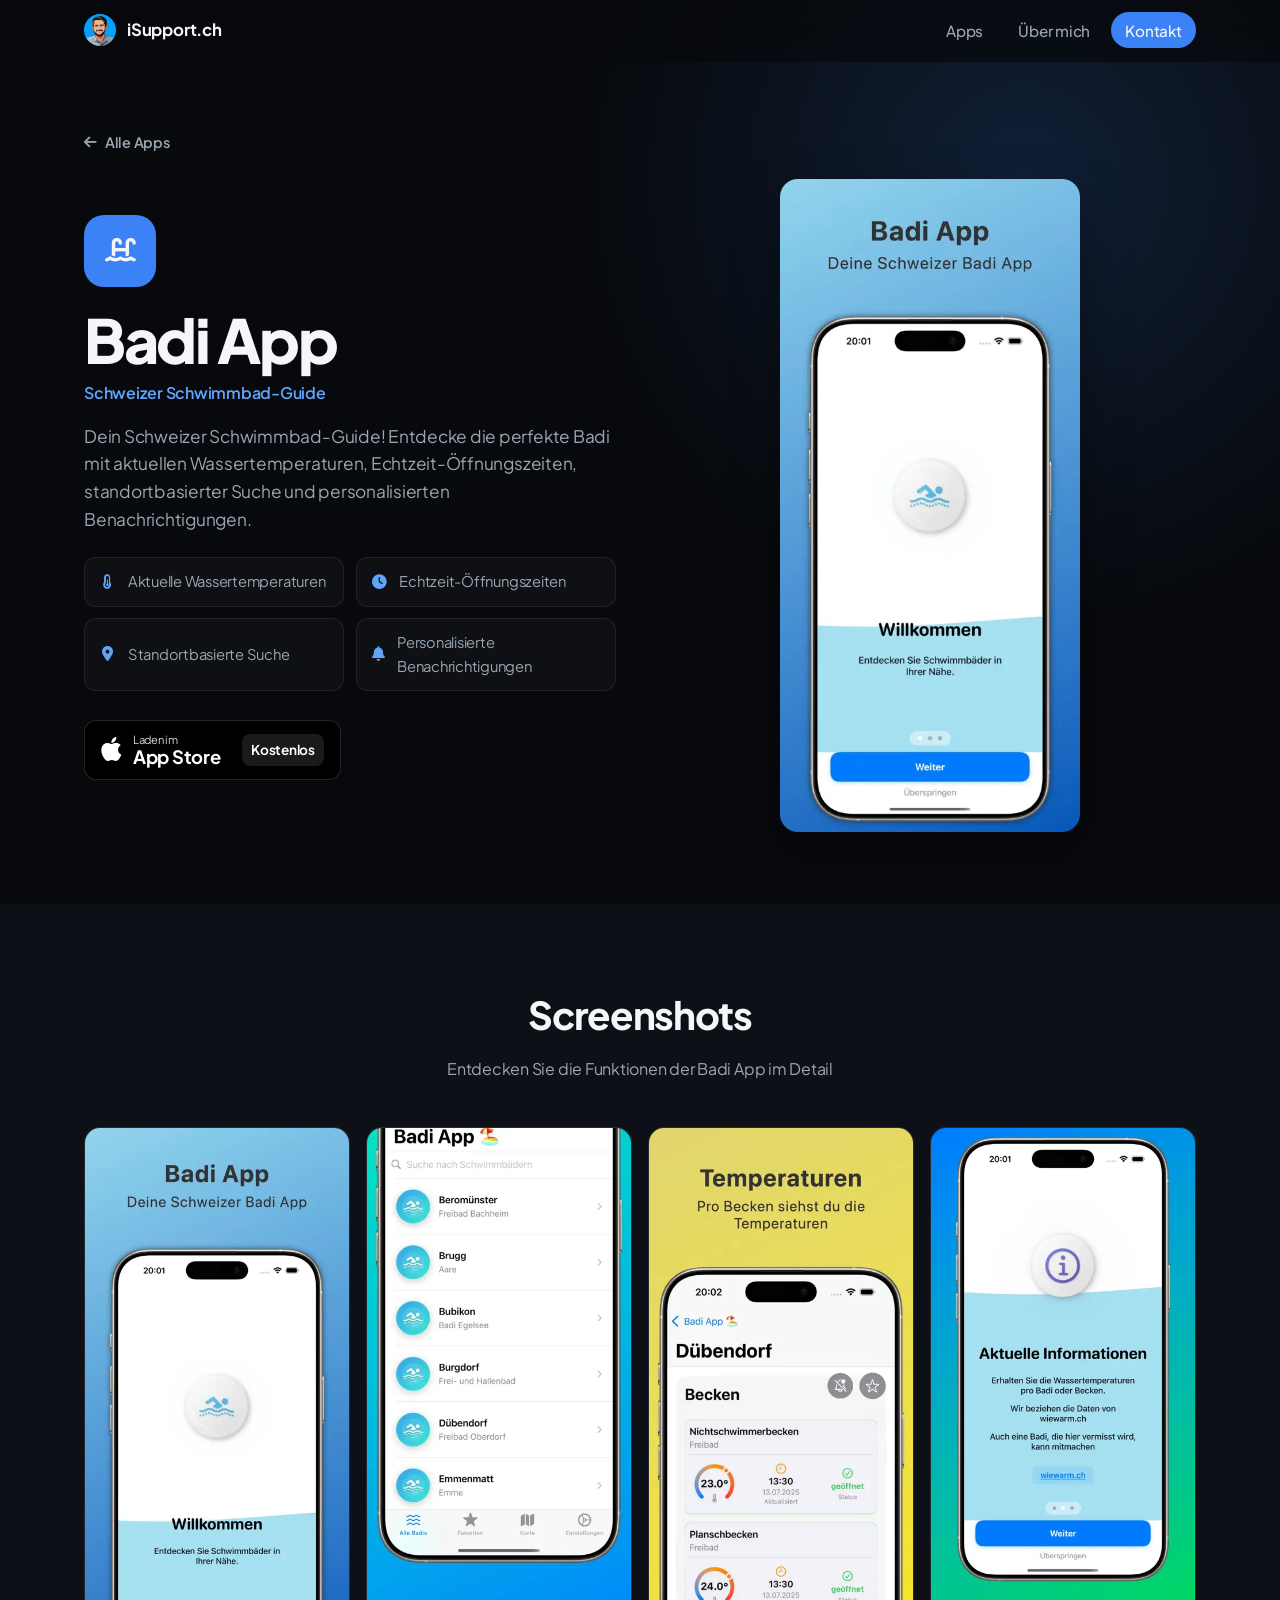
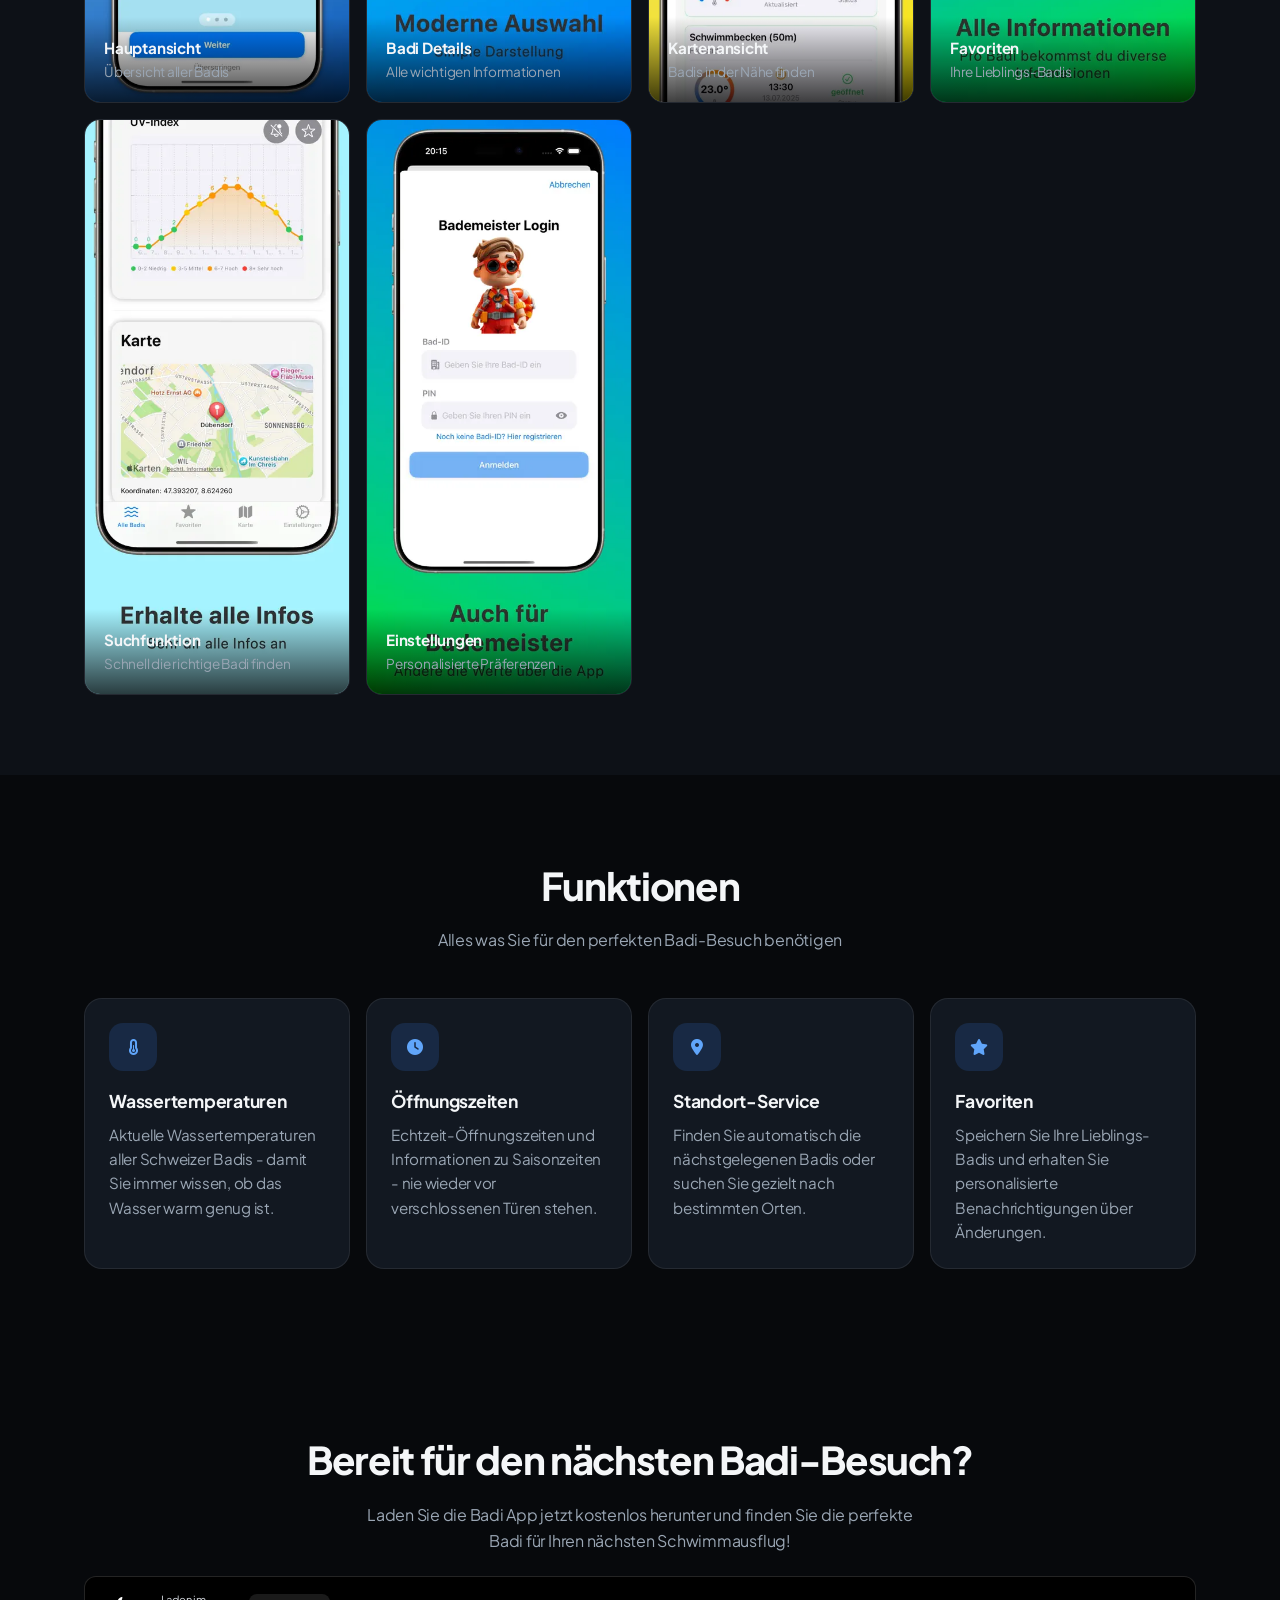
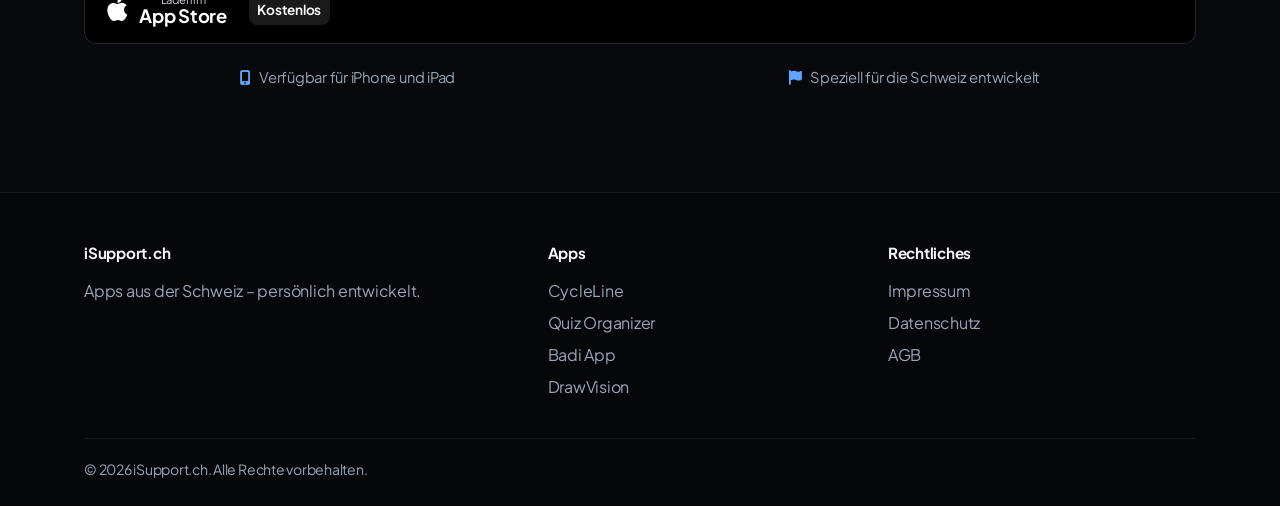
==== commit c8eaaa57: "Publish the redesigned app overview and prepare Cloudflare Pages. The homepage now lists CycleLine, " ====
--- a/badi-app.html
+++ b/badi-app.html
@@ -8,44 +8,34 @@
     <link rel="stylesheet" href="styles.css">
     <link rel="icon" type="image/png" href="images/Profilbilder/ProfilFoto_Blau.png">
     <link rel="apple-touch-icon" href="images/Profilbilder/ProfilFoto_Blau.png">
-    <link href="https://fonts.googleapis.com/css2?family=Inter:wght@300;400;500;600;700;800;900&display=swap" rel="stylesheet">
-    <link rel="stylesheet" href="https://cdnjs.cloudflare.com/ajax/libs/font-awesome/6.0.0/css/all.min.css">
+    <link rel="preconnect" href="https://fonts.googleapis.com">
+    <link rel="preconnect" href="https://fonts.gstatic.com" crossorigin>
+    <link href="https://fonts.googleapis.com/css2?family=Plus+Jakarta+Sans:wght@400;500;600;700;800&display=swap" rel="stylesheet">
+    <link rel="stylesheet" href="https://cdnjs.cloudflare.com/ajax/libs/font-awesome/6.5.2/css/all.min.css">
 </head>
 <body>
-    <!-- Navigation -->
-    <nav class="navbar">
+    <nav class="navbar" aria-label="Hauptnavigation">
         <div class="nav-container">
-            <div class="nav-logo">
-                <h2>iSupport.ch</h2>
-            </div>
+            <a href="index.html" class="nav-logo">
+                <img src="images/Profilbilder/ProfilFoto_Blau.png" alt="" width="32" height="32">
+                <span>iSupport.ch</span>
+            </a>
             <ul class="nav-menu">
-                <li class="nav-item">
-                    <a href="index.html" class="nav-link">Home</a>
-                </li>
-                <li class="nav-item">
-                    <a href="index.html#apps" class="nav-link">Unsere Apps</a>
-                </li>
-                <li class="nav-item">
-                    <a href="index.html#services" class="nav-link">Services</a>
-                </li>
-                <li class="nav-item">
-                    <a href="index.html#about" class="nav-link">Über uns</a>
-                </li>
-                <li class="nav-item">
-                    <a href="index.html#contact" class="nav-link">Kontakt</a>
-                </li>
+                <li><a href="index.html#apps" class="nav-link">Apps</a></li>
+                <li><a href="index.html#about" class="nav-link">Über mich</a></li>
+                <li><a href="index.html#contact" class="nav-link nav-link-cta">Kontakt</a></li>
             </ul>
-            <div class="hamburger">
+            <button class="hamburger" type="button" aria-label="Menü öffnen" aria-expanded="false">
                 <span class="bar"></span>
                 <span class="bar"></span>
                 <span class="bar"></span>
-            </div>
+            </button>
         </div>
     </nav>
 
-    <!-- App Hero Section -->
     <section class="app-hero">
         <div class="container">
+            <a href="index.html#apps" class="back-link"><i class="fas fa-arrow-left"></i> Alle Apps</a>
             <div class="app-hero-content">
                 <div class="app-hero-text">
                     <div class="app-icon-large">
@@ -228,12 +218,13 @@
             <div class="footer-content">
                 <div class="footer-section">
                     <h3>iSupport.ch</h3>
-                    <p>Ihr Partner für innovative App-Entwicklung in der Schweiz.</p>
+                    <p>Apps aus der Schweiz – persönlich entwickelt.</p>
                 </div>
                 <div class="footer-section">
                     <h4>Apps</h4>
                     <ul>
-                        <li><a href="pubranker.html">PubRanker</a></li>
+                        <li><a href="cycleline.html">CycleLine</a></li>
+                        <li><a href="quiz-organizer.html">Quiz Organizer</a></li>
                         <li><a href="badi-app.html">Badi App</a></li>
                         <li><a href="drawvision.html">DrawVision</a></li>
                     </ul>
@@ -248,7 +239,7 @@
                 </div>
             </div>
             <div class="footer-bottom">
-                <p>&copy; 2024 iSupport.ch. Alle Rechte vorbehalten.</p>
+                <p>&copy; 2026 iSupport.ch. Alle Rechte vorbehalten.</p>
             </div>
         </div>
     </footer>
--- a/styles.css
+++ b/styles.css
@@ -1,67 +1,82 @@
-/* Reset and Base Styles */
-* {
+*,
+*::before,
+*::after {
     margin: 0;
     padding: 0;
     box-sizing: border-box;
 }
 
 :root {
-    /* Professional Swiss Color Palette */
-    --primary-bg: #1a1a1a;
-    --secondary-bg: #2a2a2a;
-    --accent-bg: #f8fafc;
-    --card-bg: #ffffff;
-    --text-primary: #ffffff;
-    --text-secondary: #6b7280;
-    --text-dark: #1f2937;
-    --accent-blue: #3b82f6;
-    --accent-dark: #1e40af;
-    --swiss-red: #dc2626;
-    --success-green: #10b981;
-    --gradient-professional: linear-gradient(135deg, #3b82f6 0%, #1e40af 100%);
-    --gradient-subtle: linear-gradient(135deg, #f8fafc 0%, #e2e8f0 100%);
-    --shadow-soft: 0 4px 20px rgba(0, 0, 0, 0.1);
-    --shadow-medium: 0 8px 30px rgba(0, 0, 0, 0.15);
-    --border-light: 1px solid #e5e7eb;
-    --border-blue: 1px solid #3b82f6;
+    --bg: #07090c;
+    --bg-elevated: #0d1117;
+    --bg-card: #121821;
+    --bg-soft: #171e28;
+    --line: rgba(255, 255, 255, 0.08);
+    --line-strong: rgba(255, 255, 255, 0.14);
+    --text: #f4f6f8;
+    --text-secondary: #9aa6b4;
+    --text-dark: #0f1720;
+    --accent: #3b82f6;
+    --accent-hover: #60a5fa;
+    --accent-soft: rgba(59, 130, 246, 0.16);
+    --pub: #3b82f6;
+    --pub-glow: rgba(59, 130, 246, 0.28);
+    --badi: #22d3ee;
+    --badi-glow: rgba(34, 211, 238, 0.24);
+    --draw: #a78bfa;
+    --draw-glow: rgba(167, 139, 250, 0.26);
+    --cycle: #34d399;
+    --cycle-glow: rgba(52, 211, 153, 0.26);
+    --success: #10b981;
+    --radius: 22px;
+    --radius-sm: 14px;
+    --shadow: 0 20px 50px rgba(0, 0, 0, 0.35);
+    --ease: cubic-bezier(0.22, 1, 0.36, 1);
+    --nav-h: 72px;
+    --max: 1160px;
+}
+
+html {
+    scroll-behavior: smooth;
 }
 
 body {
-    font-family: 'Inter', -apple-system, BlinkMacSystemFont, 'Segoe UI', Roboto, sans-serif;
+    font-family: "Plus Jakarta Sans", -apple-system, BlinkMacSystemFont, "Segoe UI", sans-serif;
+    background: var(--bg);
+    color: var(--text);
     line-height: 1.6;
-    color: var(--text-dark);
     overflow-x: hidden;
-    background: var(--card-bg);
-    font-weight: 400;
-    letter-spacing: -0.01em;
-}
-
-/* Ensure all text is visible */
-h1, h2, h3, h4, h5, h6, p, span, a, li {
+    letter-spacing: -0.015em;
+}
+
+img {
+    max-width: 100%;
+    display: block;
+}
+
+a {
     color: inherit;
 }
 
-/* Fix any potential text visibility issues */
-.hero-title {
-    color: var(--text-primary) !important;
-}
-
-.section-header h2 {
-    color: var(--text-dark) !important;
-}
-
-.app-card h3 {
-    color: var(--text-dark) !important;
-}
-
-.app-card p {
-    color: var(--text-secondary) !important;
+.skip-link {
+    position: absolute;
+    left: 12px;
+    top: -40px;
+    background: var(--accent);
+    color: white;
+    padding: 8px 12px;
+    border-radius: 8px;
+    z-index: 2000;
+}
+
+.skip-link:focus {
+    top: 12px;
 }
 
 .container {
-    max-width: 1200px;
+    max-width: var(--max);
     margin: 0 auto;
-    padding: 0 20px;
+    padding: 0 24px;
 }
 
 /* Navigation */
@@ -69,503 +84,1024 @@
     position: fixed;
     top: 0;
     width: 100%;
-    background: rgba(255, 255, 255, 0.95);
-    backdrop-filter: blur(20px);
-    -webkit-backdrop-filter: blur(20px);
     z-index: 1000;
-    padding: 1.2rem 0;
-    transition: all 0.4s cubic-bezier(0.4, 0, 0.2, 1);
-    border-bottom: 1px solid rgba(59, 130, 246, 0.1);
+    padding: 0.9rem 0;
+    background: rgba(7, 9, 12, 0.72);
+    backdrop-filter: blur(18px);
+    -webkit-backdrop-filter: blur(18px);
+    border-bottom: 1px solid transparent;
+    transition: border-color 0.3s var(--ease), background 0.3s var(--ease);
+}
+
+.navbar.scrolled {
+    border-bottom-color: var(--line);
+    background: rgba(7, 9, 12, 0.9);
 }
 
 .nav-container {
-    max-width: 1200px;
+    max-width: var(--max);
     margin: 0 auto;
-    padding: 0 20px;
+    padding: 0 24px;
     display: flex;
     justify-content: space-between;
     align-items: center;
 }
 
-.nav-logo h2 {
-    color: var(--accent-blue);
+.nav-logo {
+    display: flex;
+    align-items: center;
+    gap: 0.7rem;
+    text-decoration: none;
+    color: var(--text);
     font-weight: 700;
-    font-size: 1.6rem;
-    letter-spacing: -0.02em;
+    font-size: 1.05rem;
+}
+
+.nav-logo img {
+    width: 32px;
+    height: 32px;
+    border-radius: 50%;
+    object-fit: cover;
 }
 
 .nav-menu {
     display: flex;
     list-style: none;
-    gap: 2rem;
+    gap: 0.4rem;
+    align-items: center;
 }
 
 .nav-link {
     text-decoration: none;
-    color: var(--text-dark) !important;
+    color: var(--text-secondary);
     font-weight: 500;
     font-size: 0.95rem;
-    letter-spacing: -0.01em;
-    transition: all 0.3s cubic-bezier(0.4, 0, 0.2, 1);
-    position: relative;
+    padding: 0.55rem 0.9rem;
+    border-radius: 999px;
+    transition: color 0.2s var(--ease), background 0.2s var(--ease);
 }
 
 .nav-link:hover {
-    color: var(--accent-blue);
-}
-
-.nav-link::after {
-    content: '';
-    position: absolute;
-    bottom: -4px;
-    left: 0;
-    width: 0;
-    height: 2px;
-    background: var(--accent-blue);
-    transition: width 0.3s cubic-bezier(0.4, 0, 0.2, 1);
-}
-
-.nav-link:hover::after {
-    width: 100%;
+    color: var(--text);
+    background: rgba(255, 255, 255, 0.05);
+}
+
+.nav-link-cta {
+    color: var(--text);
+    background: var(--accent);
+}
+
+.nav-link-cta:hover {
+    background: var(--accent-hover);
+    color: white;
 }
 
 .hamburger {
     display: none;
     flex-direction: column;
+    justify-content: center;
+    align-items: center;
+    gap: 5px;
+    width: 42px;
+    height: 42px;
+    background: rgba(255, 255, 255, 0.04);
+    border: 1px solid var(--line-strong);
+    border-radius: 12px;
     cursor: pointer;
+    padding: 0;
+    z-index: 1100;
 }
 
 .bar {
-    width: 25px;
-    height: 3px;
-    background-color: #333;
-    margin: 3px 0;
-    transition: 0.3s;
-}
-
-/* Hero Section */
+    width: 18px;
+    height: 2px;
+    background: var(--text);
+    transition: 0.25s var(--ease);
+    display: block;
+}
+
+/* Hero */
 .hero {
-    min-height: 100vh;
-    display: flex;
-    align-items: center;
-    background: linear-gradient(135deg, #0f172a 0%, #111827 100%);
-    color: var(--text-primary);
-    padding-top: 80px;
+    padding: calc(var(--nav-h) + 40px) 24px 28px;
+    text-align: center;
     position: relative;
     overflow: hidden;
 }
 
 .hero::before {
-    content: '';
+    content: "";
     position: absolute;
-    top: 0;
-    left: 0;
-    right: 0;
-    bottom: 0;
-    background: var(--accent-blue);
-    opacity: 0.05;
+    inset: -20% 10% auto;
+    height: 420px;
+    background:
+        radial-gradient(circle at 20% 40%, rgba(59, 130, 246, 0.22), transparent 42%),
+        radial-gradient(circle at 80% 30%, rgba(34, 211, 238, 0.12), transparent 40%),
+        radial-gradient(circle at 55% 80%, rgba(167, 139, 250, 0.14), transparent 45%);
+    pointer-events: none;
+}
+
+.hero-container {
+    width: 100%;
+    max-width: 760px;
+    margin: 0 auto;
+    position: relative;
     z-index: 1;
-}
-
-.hero::after {
-    content: '';
-    position: absolute;
-    top: 20%;
-    right: -10%;
-    width: 40%;
-    height: 60%;
-    background: radial-gradient(circle, rgba(59, 130, 246, 0.12) 0%, transparent 70%);
-    z-index: 1;
-}
-
-.hero-container {
-    max-width: 1200px;
+    min-width: 0;
+}
+
+.eyebrow {
+    display: inline-block;
+    color: var(--accent-hover);
+    font-size: 0.78rem;
+    font-weight: 600;
+    letter-spacing: 0.12em;
+    text-transform: uppercase;
+    margin-bottom: 1rem;
+}
+
+.hero-title {
+    font-size: clamp(2.3rem, 5.4vw, 4rem);
+    font-weight: 800;
+    line-height: 1.05;
+    letter-spacing: -0.045em;
+    margin-bottom: 0.85rem;
+}
+
+.hero-subtitle {
+    font-size: 1.08rem;
+    color: var(--text-secondary);
+    max-width: 560px;
+    margin: 0 auto 1.5rem;
+    line-height: 1.65;
+    overflow-wrap: anywhere;
+}
+
+.hero-buttons {
+    display: flex;
+    justify-content: center;
+    gap: 0.8rem;
+    flex-wrap: wrap;
+    margin-bottom: 1.8rem;
+}
+
+.hero-pills {
+    display: flex;
+    justify-content: center;
+    gap: 0.6rem;
+    flex-wrap: wrap;
+}
+
+.hero-pill {
+    display: inline-flex;
+    align-items: center;
+    gap: 0.45rem;
+    padding: 0.55rem 0.9rem;
+    border-radius: 999px;
+    border: 1px solid var(--line);
+    background: rgba(255, 255, 255, 0.03);
+    text-decoration: none;
+    font-size: 0.88rem;
+    font-weight: 600;
+    color: var(--text);
+    transition: transform 0.25s var(--ease), border-color 0.25s var(--ease), background 0.25s var(--ease);
+}
+
+.hero-pill:hover {
+    transform: translateY(-2px);
+    background: rgba(255, 255, 255, 0.06);
+}
+
+.pill-pub:hover { border-color: var(--pub); }
+.pill-badi:hover { border-color: var(--badi); }
+.pill-draw:hover { border-color: var(--draw); }
+
+.pill-pub i { color: var(--pub); }
+.pill-badi i { color: var(--badi); }
+.pill-draw i { color: var(--draw); }
+
+/* Buttons */
+.btn {
+    display: inline-flex;
+    align-items: center;
+    justify-content: center;
+    padding: 0.85rem 1.3rem;
+    border-radius: 12px;
+    text-decoration: none;
+    font-weight: 650;
+    font-size: 0.95rem;
+    border: 1px solid transparent;
+    cursor: pointer;
+    font-family: inherit;
+    transition: transform 0.25s var(--ease), background 0.25s var(--ease), border-color 0.25s var(--ease);
+}
+
+.btn-primary {
+    background: var(--accent);
+    color: white;
+}
+
+.btn-primary:hover {
+    background: var(--accent-hover);
+    transform: translateY(-1px);
+}
+
+.btn-secondary {
+    background: transparent;
+    color: var(--text);
+    border-color: var(--line-strong);
+}
+
+.btn-secondary:hover {
+    border-color: rgba(255, 255, 255, 0.28);
+    transform: translateY(-1px);
+}
+
+/* Sections */
+.section-header {
+    text-align: center;
+    margin-bottom: 2.8rem;
+}
+
+.section-header h2,
+.about-text h2,
+.download-content h2 {
+    font-size: clamp(1.9rem, 3vw, 2.6rem);
+    font-weight: 750;
+    letter-spacing: -0.035em;
+    margin-bottom: 0.7rem;
+}
+
+.section-header p {
+    color: var(--text-secondary);
+    max-width: 560px;
     margin: 0 auto;
-    padding: 0 20px;
-    display: grid;
-    grid-template-columns: 1fr 1fr;
-    gap: 4rem;
-    align-items: center;
+    overflow-wrap: anywhere;
+}
+
+/* Apps overview */
+.apps-section {
+    padding: 12px 0 88px;
+}
+
+.apps-bento {
+    display: grid;
+    grid-template-columns: repeat(2, minmax(0, 1fr));
+    gap: 1.1rem;
+    align-items: stretch;
+}
+
+.app-showcase {
+    position: relative;
+    display: flex;
+    flex-direction: column;
+    min-width: 0;
+    background: var(--bg-card);
+    border: 1px solid var(--line);
+    border-radius: var(--radius);
+    overflow: hidden;
+    text-decoration: none;
+    color: inherit;
+    transition: transform 0.35s var(--ease), border-color 0.35s var(--ease), box-shadow 0.35s var(--ease);
+}
+
+.app-showcase:hover {
+    transform: translateY(-4px);
+    box-shadow: var(--shadow);
+}
+
+.app-showcase-copy {
+    padding: 1.25rem 1.3rem 1.35rem;
+    display: flex;
+    flex-direction: column;
+    gap: 0.65rem;
+    flex: 1;
+}
+
+.app-kicker {
+    display: flex;
+    align-items: center;
+    justify-content: space-between;
+    gap: 0.75rem;
+}
+
+.app-badge,
+.app-meta span,
+.feature-tag {
+    display: inline-flex;
+    align-items: center;
+    padding: 0.28rem 0.65rem;
+    border-radius: 999px;
+    font-size: 0.75rem;
+    font-weight: 600;
+    background: rgba(255, 255, 255, 0.06);
+    color: var(--text-secondary);
+    border: 1px solid var(--line);
+}
+
+.app-price {
+    font-size: 0.82rem;
+    font-weight: 700;
+    color: var(--text);
+}
+
+.app-showcase h3 {
+    font-size: 1.4rem;
+    font-weight: 750;
+    letter-spacing: -0.03em;
+}
+
+.app-showcase p {
+    color: var(--text-secondary);
+    font-size: 0.94rem;
+    line-height: 1.6;
+    overflow-wrap: anywhere;
+}
+
+.app-meta {
+    display: flex;
+    flex-wrap: wrap;
+    gap: 0.4rem;
+}
+
+.app-link {
+    margin-top: auto;
+    color: var(--text);
+    font-weight: 650;
+    font-size: 0.92rem;
+    display: inline-flex;
+    align-items: center;
+    gap: 0.5rem;
+}
+
+.app-showcase:hover .app-link i {
+    transform: translateX(4px);
+}
+
+.app-link i {
+    transition: transform 0.25s var(--ease);
+    font-size: 0.8rem;
+}
+
+.app-showcase-media {
+    height: 230px;
+    display: flex;
+    align-items: flex-end;
+    justify-content: center;
+    padding: 1.1rem 1.1rem 0;
+    overflow: hidden;
+}
+
+.app-showcase-media img {
+    width: 100%;
+    height: 100%;
+    object-fit: cover;
+    object-position: top center;
+    border-radius: 12px 12px 0 0;
+}
+
+.media-desktop img {
+    object-fit: contain;
+    object-position: center bottom;
+}
+
+.media-phone {
+    background: linear-gradient(180deg, #22d3ee 0%, #2563eb 100%);
+}
+
+.theme-cycle .media-phone {
+    background: linear-gradient(180deg, #064e3b 0%, #022c22 100%);
+}
+
+.media-phone img {
+    max-width: 168px;
+    width: auto;
+    height: 100%;
+    object-fit: cover;
+    object-position: center 10%;
+}
+
+.theme-pub {
+    background:
+        radial-gradient(circle at 88% 18%, var(--pub-glow), transparent 34%),
+        var(--bg-card);
+}
+
+.theme-pub:hover { border-color: rgba(59, 130, 246, 0.4); }
+
+.theme-badi {
+    background:
+        radial-gradient(circle at 50% 0%, var(--badi-glow), transparent 46%),
+        var(--bg-card);
+}
+
+.theme-badi:hover { border-color: rgba(34, 211, 238, 0.4); }
+
+.theme-draw {
+    background:
+        radial-gradient(circle at 50% 0%, var(--draw-glow), transparent 46%),
+        var(--bg-card);
+}
+
+.theme-draw:hover { border-color: rgba(167, 139, 250, 0.42); }
+
+.theme-cycle {
+    background:
+        radial-gradient(circle at 50% 0%, var(--cycle-glow), transparent 46%),
+        var(--bg-card);
+}
+
+.theme-cycle:hover { border-color: rgba(52, 211, 153, 0.42); }
+
+.pill-cycle:hover { border-color: var(--cycle); }
+.pill-cycle i { color: var(--cycle); }
+
+.app-hero.theme-cycle .app-icon-large {
+    background: #059669;
+}
+
+.app-hero.theme-cycle::before {
+    background: radial-gradient(circle at 80% 20%, rgba(52, 211, 153, 0.2), transparent 36%);
+}
+
+.coming-soon {
+    display: inline-flex;
+    align-items: center;
+    gap: 0.55rem;
+    padding: 0.85rem 1.1rem;
+    border-radius: 12px;
+    border: 1px solid var(--line-strong);
+    background: rgba(255, 255, 255, 0.04);
+    font-weight: 650;
+    color: var(--text);
+}
+
+/* About */
+.about-section {
+    padding: 40px 0 96px;
+}
+
+.about-content {
+    display: grid;
+    grid-template-columns: 1.2fr 0.8fr;
+    gap: 3.5rem;
+    align-items: center;
+    background: var(--bg-elevated);
+    border: 1px solid var(--line);
+    border-radius: 28px;
+    padding: 3rem;
+}
+
+.about-text .eyebrow {
+    margin-bottom: 0.6rem;
+}
+
+.about-text p {
+    color: var(--text-secondary);
+    margin-bottom: 1rem;
+    font-size: 1.05rem;
+}
+
+.stats {
+    display: grid;
+    grid-template-columns: repeat(3, minmax(0, 1fr));
+    gap: 1rem;
+    margin-top: 1.8rem;
+}
+
+.stat {
+    background: rgba(255, 255, 255, 0.03);
+    border: 1px solid var(--line);
+    border-radius: 16px;
+    padding: 1rem;
+}
+
+.stat strong,
+.stat h3 {
+    display: block;
+    font-size: 1.7rem;
+    font-weight: 800;
+    color: var(--text);
+    letter-spacing: -0.03em;
+}
+
+.stat span,
+.stat p {
+    color: var(--text-secondary);
+    font-size: 0.85rem;
+    margin: 0;
+}
+
+.about-image {
+    display: flex;
+    justify-content: center;
+}
+
+.profile-portrait,
+.profile-image {
+    width: min(320px, 100%);
+    aspect-ratio: 1;
+    object-fit: cover;
+    border-radius: 50%;
+    background: #1d9bf0;
+    box-shadow: 0 0 0 10px rgba(29, 155, 240, 0.12);
+}
+
+.profile-image-wrapper {
+    display: flex;
+    justify-content: center;
+}
+
+/* Contact */
+.contact-section {
+    padding: 20px 0 110px;
+}
+
+.contact-content {
+    display: grid;
+    grid-template-columns: 0.8fr 1.2fr;
+    gap: 1.4rem;
+    align-items: start;
+}
+
+.contact-info {
+    display: flex;
+    flex-direction: column;
+    gap: 0.9rem;
+}
+
+.contact-item {
+    display: flex;
+    gap: 1rem;
+    align-items: center;
+    padding: 1.2rem 1.3rem;
+    background: var(--bg-card);
+    border: 1px solid var(--line);
+    border-radius: var(--radius-sm);
+    text-decoration: none;
+}
+
+a.contact-item:hover {
+    border-color: var(--line-strong);
+}
+
+.contact-item i {
+    width: 42px;
+    height: 42px;
+    border-radius: 12px;
+    display: grid;
+    place-items: center;
+    background: var(--accent-soft);
+    color: var(--accent-hover);
+    flex-shrink: 0;
+}
+
+.contact-item h4 {
+    font-size: 0.92rem;
+    margin-bottom: 0.15rem;
+}
+
+.contact-item p {
+    color: var(--text-secondary);
+    font-size: 0.95rem;
+}
+
+.contact-form {
+    background: var(--bg-card);
+    border: 1px solid var(--line);
+    border-radius: var(--radius);
+    padding: 1.6rem;
+}
+
+.form-group {
+    margin-bottom: 1rem;
+}
+
+.form-group label {
+    display: block;
+    font-size: 0.82rem;
+    font-weight: 600;
+    color: var(--text-secondary);
+    margin-bottom: 0.4rem;
+}
+
+.form-group input,
+.form-group textarea {
+    width: 100%;
+    padding: 0.9rem 1rem;
+    border-radius: 12px;
+    border: 1px solid var(--line);
+    background: #0c1016;
+    color: var(--text);
+    font: inherit;
+}
+
+.form-group input::placeholder,
+.form-group textarea::placeholder {
+    color: #6b7684;
+}
+
+.form-group input:focus,
+.form-group textarea:focus {
+    outline: none;
+    border-color: rgba(59, 130, 246, 0.7);
+    box-shadow: 0 0 0 3px rgba(59, 130, 246, 0.15);
+}
+
+.form-buttons {
+    display: flex;
+    gap: 0.75rem;
+    flex-wrap: wrap;
+}
+
+.form-buttons .btn {
+    flex: 1;
+    min-width: 160px;
+}
+
+/* Footer */
+.footer {
+    border-top: 1px solid var(--line);
+    padding: 3rem 0 1.6rem;
+    background: #05070a;
+}
+
+.footer-content {
+    display: grid;
+    grid-template-columns: 1.4fr 1fr 1fr;
+    gap: 2rem;
+    margin-bottom: 2rem;
+}
+
+.footer-section h3,
+.footer-section h4 {
+    margin-bottom: 0.8rem;
+    font-size: 0.95rem;
+}
+
+.footer-section p,
+.footer-section a,
+.footer-bottom {
+    color: var(--text-secondary);
+}
+
+.footer-section ul {
+    list-style: none;
+}
+
+.footer-section ul li {
+    margin-bottom: 0.4rem;
+}
+
+.footer-section a {
+    text-decoration: none;
+}
+
+.footer-section a:hover {
+    color: var(--text);
+}
+
+.footer-bottom {
+    border-top: 1px solid var(--line);
+    padding-top: 1.2rem;
+    font-size: 0.88rem;
+}
+
+/* Thank you */
+.thank-you-section {
+    min-height: 80vh;
+    display: flex;
+    align-items: center;
+    justify-content: center;
+    padding: 120px 0 80px;
+}
+
+.thank-you-content {
+    text-align: center;
+    max-width: 560px;
+}
+
+.thank-you-icon {
+    width: 84px;
+    height: 84px;
+    margin: 0 auto 1.4rem;
+    border-radius: 50%;
+    background: var(--success);
+    display: grid;
+    place-items: center;
+    font-size: 2rem;
+}
+
+/* App detail pages */
+.back-link {
+    display: inline-flex;
+    align-items: center;
+    gap: 0.5rem;
+    color: var(--text-secondary);
+    text-decoration: none;
+    font-size: 0.9rem;
+    font-weight: 600;
+    margin-bottom: 1.6rem;
     position: relative;
     z-index: 2;
 }
 
-.hero-title {
-    font-size: 3.8rem;
+.back-link:hover {
+    color: var(--text);
+}
+
+.app-hero {
+    padding: calc(var(--nav-h) + 56px) 0 72px;
+    position: relative;
+    overflow: hidden;
+}
+
+.app-hero::before {
+    content: "";
+    position: absolute;
+    inset: 0 auto auto 0;
+    width: 100%;
+    height: 100%;
+    background: radial-gradient(circle at 80% 20%, rgba(59, 130, 246, 0.18), transparent 36%);
+    pointer-events: none;
+}
+
+.app-hero-content {
+    display: grid;
+    grid-template-columns: 1fr 1fr;
+    gap: 3rem;
+    align-items: center;
+    position: relative;
+    z-index: 1;
+}
+
+.app-icon-large {
+    width: 72px;
+    height: 72px;
+    border-radius: 20px;
+    display: grid;
+    place-items: center;
+    background: var(--accent);
+    margin-bottom: 1.3rem;
+    font-size: 1.7rem;
+}
+
+.app-hero-title {
+    font-size: clamp(2.4rem, 5vw, 3.8rem);
     font-weight: 800;
-    line-height: 1.1;
+    letter-spacing: -0.04em;
+    line-height: 1.05;
+    margin-bottom: 0.5rem;
+}
+
+.app-hero-subtitle {
+    color: var(--accent-hover);
+    font-weight: 600;
+    margin-bottom: 1.1rem;
+}
+
+.app-description {
+    color: var(--text-secondary);
+    font-size: 1.08rem;
     margin-bottom: 1.5rem;
-    letter-spacing: -0.03em;
-    color: var(--text-primary);
-}
-
-.hero-subtitle {
-    font-size: 1.3rem;
-    margin-bottom: 2.5rem;
-    opacity: 0.8;
-    line-height: 1.7;
-    font-weight: 300;
-    letter-spacing: -0.01em;
-    color: rgba(255, 255, 255, 0.75);
-}
-
-.hero-buttons {
-    display: flex;
-    gap: 1rem;
-    flex-wrap: wrap;
-    margin-bottom: 3rem;
-}
-
-.quick-app-links {
-    margin-top: 2rem;
-}
-
-.quick-app-links p {
-    color: rgba(255, 255, 255, 0.7);
-    font-size: 0.9rem;
-    margin-bottom: 1rem;
-    text-transform: uppercase;
-    letter-spacing: 0.02em;
-}
-
-.quick-links {
-    display: flex;
-    gap: 1rem;
-    flex-wrap: wrap;
-}
-
-.quick-link {
-    display: flex;
-    align-items: center;
-    gap: 0.5rem;
-    padding: 0.8rem 1.2rem;
-    background: rgba(255, 255, 255, 0.08);
-    border: 1px solid rgba(255, 255, 255, 0.2);
+}
+
+.app-features-list {
+    display: grid;
+    grid-template-columns: 1fr 1fr;
+    gap: 0.7rem;
+    margin-bottom: 1.8rem;
+}
+
+.feature-item {
+    display: flex;
+    align-items: center;
+    gap: 0.7rem;
+    padding: 0.75rem 0.85rem;
     border-radius: 12px;
-    text-decoration: none;
-    color: rgba(255, 255, 255, 0.75);
-    font-size: 0.9rem;
-    font-weight: 500;
-    transition: all 0.3s cubic-bezier(0.4, 0, 0.2, 1);
-    backdrop-filter: blur(10px);
-}
-
-.quick-link:hover {
-    background: rgba(255, 255, 255, 0.15);
-    border-color: rgba(255, 255, 255, 0.4);
-    color: white;
-    transform: translateY(-2px);
-    box-shadow: var(--shadow-soft);
-}
-
-.quick-link i {
-    color: white;
-    font-size: 1rem;
-}
-
-/* Hero App Screenshots */
-.app-screenshots {
-    position: relative;
+    background: rgba(255, 255, 255, 0.03);
+    border: 1px solid var(--line);
+    font-size: 0.92rem;
+    color: var(--text-secondary);
+}
+
+.feature-item i {
+    color: var(--accent-hover);
+    width: 18px;
+    text-align: center;
+}
+
+.hero-screenshot {
     width: 100%;
     max-width: 520px;
     margin: 0 auto;
-}
-
-.screenshot-container {
-    display: none;
+    border-radius: 18px;
+    box-shadow: var(--shadow);
+    cursor: zoom-in;
+}
+
+.mobile-screenshot {
+    max-width: 300px;
+}
+
+.desktop-screenshot {
+    max-width: 560px;
+}
+
+.app-store-button {
+    margin-bottom: 1rem;
+}
+
+.store-btn,
+.store-btn-large-content {
+    display: inline-flex;
+    align-items: center;
+    gap: 12px;
+    background: #000;
+    color: white;
+    text-decoration: none;
+    border-radius: 12px;
+    padding: 12px 16px;
+    border: 1px solid var(--line-strong);
+}
+
+.store-btn-content,
+.store-btn-large-content {
+    display: flex;
+    align-items: center;
+    gap: 12px;
+}
+
+.store-btn-content i,
+.store-btn-large-content i {
+    font-size: 1.7rem;
+}
+
+.store-btn-text,
+.store-btn-large-text {
+    display: flex;
+    flex-direction: column;
+    line-height: 1.15;
+}
+
+.store-btn-small,
+.store-btn-large-small {
+    font-size: 0.7rem;
+    color: #d1d5db;
+}
+
+.store-btn-large,
+.store-btn-large-title {
+    font-size: 1.15rem;
+    font-weight: 700;
+}
+
+.store-btn-price,
+.store-btn-large-price {
+    margin-left: 0.6rem;
+    background: rgba(255, 255, 255, 0.1);
+    padding: 0.3rem 0.55rem;
+    border-radius: 8px;
+    font-size: 0.85rem;
+    font-weight: 650;
+}
+
+.store-btn-large-link {
+    text-decoration: none;
+}
+
+.store-btn-large-content {
+    padding: 1rem 1.4rem;
+}
+
+.store-btn:hover,
+.store-btn-large-link:hover .store-btn-large-content {
+    transform: translateY(-2px);
+}
+
+.screenshots-section,
+.app-features-section,
+.download-section {
+    padding: 80px 0;
+}
+
+.screenshots-section {
+    background: var(--bg-elevated);
+}
+
+.screenshots-grid {
+    display: grid;
+    grid-template-columns: repeat(auto-fit, minmax(280px, 1fr));
+    gap: 1rem;
+}
+
+.mobile-grid {
+    grid-template-columns: repeat(auto-fit, minmax(220px, 1fr));
+}
+
+.screenshot-item {
     position: relative;
-    border-radius: 18px;
     overflow: hidden;
-    background: #0f172a;
-    box-shadow: var(--shadow-medium);
-    border: 1px solid rgba(59, 130, 246, 0.15);
-}
-
-.screenshot-container.active {
-    display: block;
-    animation: fade-in 0.5s ease;
-}
-
-.app-screenshot {
+    border-radius: 16px;
+    border: 1px solid var(--line);
+    background: var(--bg-card);
+}
+
+.screenshot-item img {
     width: 100%;
     height: auto;
-    display: block;
-    object-fit: cover;
     cursor: zoom-in;
-}
-
-.screenshot-label {
+    transition: transform 0.4s var(--ease);
+}
+
+.screenshot-item:hover img {
+    transform: scale(1.03);
+}
+
+.screenshot-overlay {
     position: absolute;
-    bottom: 16px;
-    left: 16px;
-    background: rgba(15, 23, 42, 0.8);
-    color: white;
-    padding: 6px 12px;
-    border-radius: 10px;
+    inset: auto 0 0;
+    padding: 1.2rem;
+    background: linear-gradient(transparent, rgba(0, 0, 0, 0.75));
+}
+
+.screenshot-overlay h4 {
+    font-size: 0.95rem;
+}
+
+.screenshot-overlay p {
+    color: var(--text-secondary);
     font-size: 0.85rem;
-    font-weight: 600;
-    letter-spacing: 0.02em;
-}
-
-.screenshot-dots {
+}
+
+.features-grid,
+.services-grid {
+    display: grid;
+    grid-template-columns: repeat(auto-fit, minmax(230px, 1fr));
+    gap: 1rem;
+}
+
+.feature-card,
+.service-card {
+    background: var(--bg-card);
+    border: 1px solid var(--line);
+    border-radius: 18px;
+    padding: 1.5rem;
+}
+
+.feature-icon,
+.service-icon {
+    width: 48px;
+    height: 48px;
+    border-radius: 14px;
+    display: grid;
+    place-items: center;
+    background: var(--accent-soft);
+    color: var(--accent-hover);
+    margin-bottom: 1rem;
+}
+
+.feature-card h3,
+.service-card h3 {
+    margin-bottom: 0.5rem;
+    font-size: 1.1rem;
+}
+
+.feature-card p,
+.service-card p {
+    color: var(--text-secondary);
+    font-size: 0.95rem;
+}
+
+.download-section {
+    text-align: center;
+}
+
+.download-content p {
+    color: var(--text-secondary);
+    max-width: 560px;
+    margin: 0 auto 1.4rem;
+}
+
+.compatibility-info {
     display: flex;
     justify-content: center;
-    gap: 0.5rem;
-    margin-top: 1rem;
-}
-
-.screenshot-dots .dot {
-    width: 8px;
-    height: 8px;
-    border-radius: 50%;
-    background: rgba(255, 255, 255, 0.3);
-    cursor: pointer;
-    transition: all 0.3s ease;
-}
-
-.screenshot-dots .dot.active {
-    background: white;
-    transform: scale(1.2);
-}
-
-@keyframes fade-in {
-    from {
-        opacity: 0;
-        transform: translateY(6px);
-    }
-    to {
-        opacity: 1;
-        transform: translateY(0);
-    }
-}
-
-.btn {
-    padding: 14px 32px;
-    border-radius: 12px;
-    text-decoration: none;
-    font-weight: 600;
-    font-size: 0.95rem;
-    letter-spacing: -0.01em;
-    transition: all 0.4s cubic-bezier(0.4, 0, 0.2, 1);
-    display: inline-block;
-    border: none;
-    cursor: pointer;
-    position: relative;
-    overflow: hidden;
-    text-transform: uppercase;
-}
-
-.btn-primary {
-    background: var(--accent-blue);
-    color: white;
-    box-shadow: var(--shadow-soft);
-}
-
-.btn-primary:hover {
-    background: var(--accent-dark);
-    transform: translateY(-2px);
-    box-shadow: var(--shadow-medium);
-}
-
-.btn-secondary {
-    background: transparent;
-    color: var(--text-primary);
-    border: 2px solid var(--accent-blue);
-}
-
-.btn-secondary:hover {
-    background: var(--accent-blue);
-    color: white;
-    transform: translateY(-2px);
-}
-
-/* Secondary button on light backgrounds (e.g. contact form) */
-.contact-section .btn-secondary {
-    color: var(--accent-blue);
-    border-color: var(--accent-blue);
-    background: white;
-}
-
-.contact-section .btn-secondary:hover {
-    color: white;
-    background: var(--accent-blue);
-}
-
-/* Phone Mockup */
-.phone-mockup {
-    width: 320px;
-    height: 640px;
-    background: var(--secondary-bg);
-    border-radius: 40px;
-    padding: 24px;
-    margin: 0 auto;
-    position: relative;
-    box-shadow: var(--shadow-medium);
-}
-
-.phone-screen {
-    width: 100%;
-    height: 100%;
-    background: var(--gradient-professional);
-    border-radius: 28px;
-    display: flex;
-    align-items: center;
-    justify-content: center;
-    position: relative;
-    overflow: hidden;
-}
-
-.phone-screen::before {
-    content: '';
-    position: absolute;
-    top: 0;
-    left: 0;
-    right: 0;
-    bottom: 0;
-    background: radial-gradient(circle at 30% 30%, rgba(255, 255, 255, 0.1) 0%, transparent 50%);
-}
-
-.app-preview i {
-    font-size: 4.5rem;
-    color: white;
-    opacity: 0.9;
-    z-index: 2;
-    position: relative;
-}
-
-/* Section Headers */
-.section-header {
-    text-align: center;
-    margin-bottom: 5rem;
-}
-
-.section-header h2 {
-    font-size: 2.8rem;
-    font-weight: 800;
-    margin-bottom: 1.5rem;
-    color: var(--text-dark);
-    letter-spacing: -0.02em;
-    text-transform: uppercase;
-    position: relative;
-}
-
-.section-header h2::after {
-    content: '';
-    position: absolute;
-    bottom: -8px;
-    left: 50%;
-    transform: translateX(-50%);
-    width: 60px;
-    height: 3px;
-    background: var(--accent-blue);
-    border-radius: 2px;
-}
-
-.section-header p {
-    font-size: 1.2rem;
-    color: var(--text-secondary);
-    max-width: 700px;
-    margin: 0 auto;
-    font-weight: 300;
-    letter-spacing: -0.01em;
-    line-height: 1.7;
-}
-
-.click-hint {
-    font-size: 0.9rem !important;
-    color: var(--accent-blue) !important;
-    margin-top: 1rem !important;
-    font-weight: 500 !important;
-    text-transform: uppercase;
-    letter-spacing: 0.02em;
-}
-
-.click-hint i {
-    margin-right: 0.5rem;
-}
-
-/* Apps Section */
-.apps-section {
-    padding: 8rem 0;
-    background: var(--card-bg);
-    position: relative;
-}
-
-.apps-section::before {
-    content: '';
-    position: absolute;
-    top: 0;
-    left: 0;
-    right: 0;
-    bottom: 0;
-    background: 
-        radial-gradient(circle at 20% 20%, rgba(59, 130, 246, 0.06) 0%, transparent 50%),
-        radial-gradient(circle at 80% 80%, rgba(30, 64, 175, 0.05) 0%, transparent 50%);
-    pointer-events: none;
-}
-
-.apps-grid {
-    display: grid;
-    grid-template-columns: repeat(auto-fit, minmax(350px, 1fr));
-    gap: 2rem;
-}
-
-.app-card {
-    background: var(--card-bg);
-    padding: 0;
-    border-radius: 16px;
-    box-shadow: var(--shadow-soft);
-    transition: all 0.3s cubic-bezier(0.4, 0, 0.2, 1);
-    border: var(--border-light);
-    position: relative;
-    cursor: pointer;
-    overflow: hidden;
-}
-
-.app-card::before {
-    content: '';
-    position: absolute;
-    top: 0;
-    left: 0;
-    right: 0;
-    height: 3px;
-    background: var(--accent-blue);
-    transform: scaleX(0);
-    transition: transform 0.3s cubic-bezier(0.4, 0, 0.2, 1);
-    border-radius: 16px 16px 0 0;
-}
-
-.app-card:hover {
-    transform: translateY(-4px);
-    box-shadow: var(--shadow-medium);
-    border-color: var(--accent-blue);
-}
-
-.app-card:hover::before {
-    transform: scaleX(1);
-}
-
-.app-card-image {
-    width: 100%;
-    height: 220px;
-    overflow: hidden;
-    background: #f1f5f9;
-}
-
-.app-card-image img {
-    width: 100%;
-    height: 100%;
-    object-fit: contain;
-    padding: 12px;
-    transition: transform 0.4s ease;
-    cursor: zoom-in;
+    gap: 1.4rem;
+    flex-wrap: wrap;
+    margin-top: 1.4rem;
+    color: var(--text-secondary);
+    font-size: 0.92rem;
+}
+
+.compatibility-info i {
+    color: var(--accent-hover);
+    margin-right: 0.35rem;
 }
 
 /* Lightbox */
 .lightbox {
     position: fixed;
     inset: 0;
-    background: rgba(0, 0, 0, 0.7);
+    background: rgba(0, 0, 0, 0.78);
     display: none;
     align-items: center;
     justify-content: center;
@@ -581,16 +1117,16 @@
     position: relative;
     max-width: min(1400px, 96vw);
     max-height: 94vh;
-    background: white;
+    background: #0b0f14;
     border-radius: 16px;
     overflow: hidden;
-    box-shadow: var(--shadow-medium);
+    border: 1px solid var(--line);
 }
 
 .lightbox-image {
     display: block;
     max-width: 100%;
-    max-height: 92vh;
+    max-height: 86vh;
     width: auto;
     height: auto;
 }
@@ -599,7 +1135,7 @@
     padding: 0.75rem 1rem;
     color: var(--text-secondary);
     font-size: 0.95rem;
-    border-top: var(--border-light);
+    border-top: 1px solid var(--line);
 }
 
 .lightbox-close {
@@ -608,7 +1144,7 @@
     right: 12px;
     width: 36px;
     height: 36px;
-    border: none;
+    border: 0;
     border-radius: 50%;
     background: rgba(0, 0, 0, 0.6);
     color: white;
@@ -616,578 +1152,93 @@
     cursor: pointer;
 }
 
-.app-card:hover .app-card-image img {
-    transform: scale(1.03);
+/* Legacy homepage cards (if reused) */
+.apps-grid {
+    display: grid;
+    grid-template-columns: repeat(auto-fit, minmax(280px, 1fr));
+    gap: 1rem;
+}
+
+.app-card {
+    background: var(--bg-card);
+    border: 1px solid var(--line);
+    border-radius: var(--radius);
+    overflow: hidden;
+    text-decoration: none;
+}
+
+.app-card-image {
+    height: 220px;
+    display: grid;
+    place-items: center;
+    padding: 1rem;
+    background: #0c1118;
+}
+
+.app-card-image img {
+    max-height: 100%;
+    object-fit: contain;
 }
 
 .app-card-content {
-    padding: 2rem 2rem 2.5rem;
-}
-
-.app-card h3 {
-    font-size: 1.6rem;
-    font-weight: 700;
-    margin-bottom: 1.2rem;
-    color: var(--text-dark);
-    letter-spacing: -0.01em;
-}
-
-.app-card p {
-    color: var(--text-secondary);
-    margin-bottom: 2rem;
-    line-height: 1.7;
-    font-weight: 400;
-    letter-spacing: -0.01em;
+    padding: 1.4rem;
 }
 
 .app-features {
     display: flex;
-    gap: 0.5rem;
-    margin-bottom: 1.5rem;
     flex-wrap: wrap;
-}
-
-.feature-tag {
-    background: rgba(59, 130, 246, 0.1);
-    color: var(--accent-blue);
-    padding: 6px 16px;
-    border-radius: 20px;
-    font-size: 0.8rem;
-    font-weight: 500;
-    border: 1px solid rgba(59, 130, 246, 0.2);
-}
-
-.app-link {
-    color: var(--accent-blue);
-    text-decoration: none;
-    font-weight: 600;
-    display: inline-flex;
-    align-items: center;
-    gap: 0.8rem;
-    transition: all 0.3s cubic-bezier(0.4, 0, 0.2, 1);
-    font-size: 0.9rem;
-}
-
-.app-link:hover {
-    color: var(--accent-dark);
-    transform: translateX(5px);
-}
-
-.app-price {
-    font-size: 1.2rem;
-    font-weight: 700;
-    color: var(--accent-blue);
-    margin-bottom: 1.5rem;
-    padding: 0.8rem 1.5rem;
-    background: rgba(59, 130, 246, 0.1);
-    border-radius: 20px;
-    text-align: center;
-    display: inline-block;
-    border: 1px solid rgba(59, 130, 246, 0.2);
-}
-
-/* Services Section */
-.services-section {
-    padding: 8rem 0;
-    background: var(--primary-bg);
-    color: var(--text-primary);
-    position: relative;
-}
-
-.services-section .section-header h2 {
-    color: var(--text-primary);
-}
-
-.services-section .section-header p {
-    color: var(--text-secondary);
-}
-
-.services-grid {
-    display: grid;
-    grid-template-columns: repeat(auto-fit, minmax(280px, 1fr));
-    gap: 2rem;
-}
-
-.service-card {
-    text-align: center;
-    padding: 2.5rem;
-    background: rgba(255, 255, 255, 0.02);
-    border-radius: 20px;
-    border: 1px solid rgba(59, 130, 246, 0.12);
-    transition: all 0.4s cubic-bezier(0.4, 0, 0.2, 1);
-}
-
-.service-card:hover {
-    transform: translateY(-5px);
-    background: rgba(255, 255, 255, 0.05);
-    border-color: rgba(59, 130, 246, 0.3);
-}
-
-.service-icon {
-    width: 90px;
-    height: 90px;
-    background: var(--accent-blue);
-    border-radius: 50%;
-    display: flex;
-    align-items: center;
-    justify-content: center;
-    margin: 0 auto 2rem;
-    position: relative;
-    box-shadow: var(--shadow-soft);
-}
-
-.service-icon::before {
-    content: '';
-    position: absolute;
-    top: 3px;
-    left: 3px;
-    right: 3px;
-    bottom: 3px;
-    background: var(--primary-bg);
-    border-radius: 50%;
-    z-index: 1;
-}
-
-.service-icon i {
-    font-size: 2.2rem;
-    color: var(--accent-blue);
-    z-index: 2;
-    position: relative;
-}
-
-.service-card h3 {
-    font-size: 1.4rem;
-    font-weight: 700;
-    margin-bottom: 1.2rem;
-    color: var(--text-primary);
-    text-transform: uppercase;
-    letter-spacing: -0.01em;
-}
-
-.service-card p {
-    color: var(--text-secondary);
-    line-height: 1.7;
-    font-weight: 300;
-}
-
-/* About Section */
-.about-section {
-    padding: 8rem 0;
-    background: var(--card-bg);
-    position: relative;
-}
-
-.about-section::before {
-    content: '';
-    position: absolute;
-    top: 0;
-    left: 0;
-    right: 0;
-    bottom: 0;
-    background: 
-        radial-gradient(circle at 70% 30%, rgba(59, 130, 246, 0.06) 0%, transparent 50%),
-        radial-gradient(circle at 30% 70%, rgba(30, 64, 175, 0.05) 0%, transparent 50%);
-    pointer-events: none;
-}
-
-.about-content {
-    display: grid;
-    grid-template-columns: 1fr 1fr;
-    gap: 4rem;
-    align-items: center;
-}
-
-.about-text h2 {
-    font-size: 2.8rem;
-    font-weight: 800;
-    margin-bottom: 2rem;
-    color: var(--text-dark);
-    letter-spacing: -0.02em;
-    text-transform: uppercase;
-}
-
-.about-text p {
-    font-size: 1.2rem;
-    color: var(--text-secondary);
-    margin-bottom: 2.5rem;
-    line-height: 1.7;
-    font-weight: 300;
-    letter-spacing: -0.01em;
-}
-
-.profile-image-wrapper {
-    width: 100%;
-    max-width: 640px;
-    margin: 0 auto;
-    border-radius: 16px;
-    overflow: hidden;
-    border: var(--border-light);
-    box-shadow: var(--shadow-medium);
-    background: #f8fafc;
-}
-
-.profile-image {
-    width: 100%;
-    height: auto;
-    object-fit: contain;
-    display: block;
-}
-
-.stats {
-    display: flex;
-    gap: 2rem;
-}
-
-.stat {
-    text-align: center;
-}
-
-.stat h3 {
-    font-size: 2.5rem;
-    font-weight: 900;
-    color: var(--accent-blue);
-    margin-bottom: 0.8rem;
-    text-transform: uppercase;
-    letter-spacing: -0.02em;
-}
-
-.stat p {
-    color: var(--text-secondary);
-    font-size: 0.95rem;
-    font-weight: 500;
-    text-transform: uppercase;
-    letter-spacing: 0.02em;
-}
-
-.team-illustration {
-    width: 240px;
-    height: 240px;
-    background: var(--accent-blue);
-    border-radius: 50%;
-    display: flex;
-    align-items: center;
-    justify-content: center;
-    margin: 0 auto;
-    position: relative;
-    box-shadow: var(--shadow-soft);
-}
-
-.team-illustration::before {
-    content: '';
-    position: absolute;
-    top: 8px;
-    left: 8px;
-    right: 8px;
-    bottom: 8px;
-    background: var(--card-bg);
-    border-radius: 50%;
-    z-index: 1;
-}
-
-.team-illustration i {
-    font-size: 4.5rem;
-    color: var(--accent-blue);
-    z-index: 2;
-    position: relative;
-}
-
-/* Contact Section */
-.contact-section {
-    padding: 8rem 0;
-    background: var(--card-bg);
-    color: var(--text-dark);
-}
-
-.contact-section .section-header h2 {
-    color: var(--text-dark);
-}
-
-.contact-section .section-header p {
-    color: var(--text-secondary);
-}
-
-.contact-content {
-    display: grid;
-    grid-template-columns: 1fr 1fr;
-    gap: 4rem;
-    align-items: start;
-}
-
-.contact-info {
-    display: flex;
-    flex-direction: column;
-}
-
-.contact-info h3 {
-    font-size: 1.5rem;
-    font-weight: 600;
-    color: var(--text-dark);
-    margin-bottom: 2rem;
-}
-
-.contact-item {
-    display: flex;
-    align-items: flex-start;
-    gap: 1.5rem;
-    margin-bottom: 3rem;
-    padding: 2rem;
-    background: white;
-    border-radius: 16px;
-    box-shadow: var(--shadow-soft);
-    border: var(--border-light);
-    transition: all 0.3s ease;
-}
-
-.contact-item:hover {
-    transform: translateY(-2px);
-    box-shadow: var(--shadow-medium);
-}
-
-.contact-item i {
-    width: 50px;
-    height: 50px;
-    background: var(--accent-blue);
-    border-radius: 12px;
-    display: flex;
-    align-items: center;
-    justify-content: center;
-    font-size: 1.2rem;
-    color: white;
-    flex-shrink: 0;
-}
-
-.contact-item-content {
-    flex: 1;
-}
-
-.contact-item h4 {
-    font-weight: 600;
-    margin-bottom: 0.5rem;
-    color: var(--text-dark);
-    font-size: 1.1rem;
-}
-
-.contact-item p {
-    color: var(--text-secondary);
-    font-weight: 400;
-    font-size: 1rem;
-}
-
-.contact-form {
-    background: white;
-    padding: 2.5rem;
-    border-radius: 16px;
-    border: var(--border-light);
-    box-shadow: var(--shadow-soft);
-}
-
-.form-group {
-    margin-bottom: 1.5rem;
-}
-
-.form-group input,
-.form-group textarea {
-    width: 100%;
-    padding: 16px 20px;
-    border: var(--border-light);
-    border-radius: 8px;
-    font-size: 1rem;
-    transition: all 0.3s ease;
-    font-family: inherit;
-    background: #f9fafb;
-    color: var(--text-dark);
-}
-
-.form-group input::placeholder,
-.form-group textarea::placeholder {
-    color: var(--text-secondary);
-}
-
-.form-group input:focus,
-.form-group textarea:focus {
-    outline: none;
-    border-color: var(--accent-blue);
-    box-shadow: 0 0 0 3px rgba(59, 130, 246, 0.1);
-    background: white;
-}
-
-.form-group textarea {
-    resize: vertical;
-}
-
-.form-buttons {
-    display: flex;
-    gap: 1rem;
-    flex-wrap: wrap;
-}
-
-.form-buttons .btn {
-    flex: 1;
-    min-width: 200px;
-    text-align: center;
-    justify-content: center;
-}
-
-/* Thank You Page */
-.thank-you-section {
-    min-height: 80vh;
-    display: flex;
-    align-items: center;
-    justify-content: center;
-    padding: 120px 0 80px;
-    background: var(--card-bg);
-}
-
-.thank-you-content {
-    text-align: center;
-    max-width: 600px;
-    margin: 0 auto;
-}
-
-.thank-you-icon {
-    width: 100px;
-    height: 100px;
-    background: var(--success-green);
-    border-radius: 50%;
-    display: flex;
-    align-items: center;
-    justify-content: center;
-    margin: 0 auto 2rem;
-    box-shadow: var(--shadow-soft);
-}
-
-.thank-you-icon i {
-    font-size: 3rem;
-    color: white;
-}
-
-.thank-you-content h1 {
-    font-size: 2.5rem;
-    font-weight: 700;
-    color: var(--text-dark);
-    margin-bottom: 1rem;
-}
-
-.thank-you-message {
-    font-size: 1.2rem;
-    color: var(--text-secondary);
-    margin-bottom: 3rem;
-    line-height: 1.6;
-}
-
-.thank-you-info {
-    display: flex;
-    flex-direction: column;
-    gap: 1rem;
-    margin-bottom: 3rem;
-    padding: 2rem;
-    background: white;
-    border-radius: 12px;
-    box-shadow: var(--shadow-soft);
-    border: var(--border-light);
-}
-
-.info-item {
-    display: flex;
-    align-items: center;
-    gap: 1rem;
-    color: var(--text-secondary);
-}
-
-.info-item i {
-    color: var(--accent-blue);
-    width: 20px;
-    text-align: center;
-}
-
-.thank-you-actions {
-    display: flex;
-    gap: 1rem;
-    justify-content: center;
-    flex-wrap: wrap;
-}
-
-.thank-you-actions .btn {
-    min-width: 200px;
-}
-
-/* Footer */
-.footer {
-    background: var(--secondary-bg);
-    color: var(--text-primary);
-    padding: 4rem 0 2rem;
-    border-top: 1px solid rgba(59, 130, 246, 0.12);
-    position: relative;
-}
-
-.footer::before {
-    content: '';
-    position: absolute;
-    top: 0;
-    left: 0;
-    right: 0;
-    height: 2px;
-    background: var(--accent-blue);
-}
-
-.footer-content {
-    display: grid;
-    grid-template-columns: repeat(auto-fit, minmax(250px, 1fr));
-    gap: 2rem;
-    margin-bottom: 2rem;
-}
-
-.footer-section h3,
-.footer-section h4 {
-    margin-bottom: 1.5rem;
-    color: var(--text-primary);
-    font-weight: 700;
-    text-transform: uppercase;
-    letter-spacing: -0.01em;
-}
-
-.footer-section h3 {
-    color: var(--accent-blue);
-    font-size: 1.2rem;
-}
-
-.footer-section p {
-    color: var(--text-secondary);
-    line-height: 1.7;
-    font-weight: 300;
-}
-
-.footer-section ul {
-    list-style: none;
-}
-
-.footer-section ul li {
-    margin-bottom: 0.5rem;
-}
-
-.footer-section ul li a {
-    color: var(--text-secondary) !important;
-    text-decoration: none;
-    transition: all 0.3s cubic-bezier(0.4, 0, 0.2, 1);
-    font-weight: 300;
-}
-
-.footer-section ul li a:hover {
-    color: var(--accent-blue);
-    text-shadow: none;
-    transform: translateX(5px);
-}
-
-.footer-bottom {
-    border-top: 1px solid rgba(59, 130, 246, 0.12);
-    padding-top: 2rem;
-    text-align: center;
-    color: var(--text-secondary);
-    font-weight: 300;
-    letter-spacing: -0.01em;
-}
-
-/* Responsive Design */
+    gap: 0.4rem;
+    margin: 0.8rem 0;
+}
+
+/* Motion */
+.fade-in {
+    opacity: 0;
+    transform: translateY(18px);
+    transition: opacity 0.6s var(--ease), transform 0.6s var(--ease);
+}
+
+.fade-in.visible {
+    opacity: 1;
+    transform: none;
+}
+
+/* Responsive */
+@media (max-width: 980px) {
+    .about-content,
+    .contact-content,
+    .app-hero-content,
+    .footer-content {
+        grid-template-columns: 1fr;
+    }
+
+    .about-content {
+        padding: 1.6rem;
+        text-align: center;
+    }
+
+    .about-text .eyebrow {
+        display: inline-block;
+    }
+
+    .app-hero {
+        text-align: center;
+    }
+
+    .app-icon-large {
+        margin-left: auto;
+        margin-right: auto;
+    }
+
+    .app-features-list {
+        grid-template-columns: 1fr;
+    }
+
+    .app-showcase-media {
+        height: 250px;
+    }
+}
+
 @media (max-width: 768px) {
     .hamburger {
         display: flex;
@@ -1195,23 +1246,23 @@
 
     .nav-menu {
         position: fixed;
-        left: -100%;
-        top: 70px;
+        inset: 68px 16px auto;
+        display: none;
         flex-direction: column;
-        background-color: white;
-        width: 100%;
+        background: #10151c;
+        border: 1px solid var(--line);
+        border-radius: 16px;
+        padding: 0.7rem;
+        box-shadow: var(--shadow);
+    }
+
+    .nav-menu.active {
+        display: flex;
+    }
+
+    .nav-link {
+        display: block;
         text-align: center;
-        transition: 0.3s;
-        box-shadow: 0 10px 27px rgba(0, 0, 0, 0.05);
-        padding: 2rem 0;
-    }
-
-    .nav-menu.active {
-        left: 0;
-    }
-
-    .nav-menu li {
-        margin: 1rem 0;
     }
 
     .hamburger.active .bar:nth-child(2) {
@@ -1219,986 +1270,54 @@
     }
 
     .hamburger.active .bar:nth-child(1) {
-        transform: translateY(8px) rotate(45deg);
+        transform: translateY(7px) rotate(45deg);
     }
 
     .hamburger.active .bar:nth-child(3) {
-        transform: translateY(-8px) rotate(-45deg);
-    }
-
-    .hero-container {
+        transform: translateY(-7px) rotate(-45deg);
+    }
+
+    .apps-bento {
         grid-template-columns: 1fr;
-        text-align: center;
-        gap: 2rem;
-    }
-
-    .hero-title {
-        font-size: 2.2rem;
-    }
-
-    .hero-subtitle {
-        font-size: 1.1rem;
-    }
-
-    .hero-image {
-        padding: 1rem 0;
-    }
-
-    .app-screenshots {
-        max-width: 100%;
-    }
-
-    .screenshot-label {
-        font-size: 0.8rem;
-        padding: 4px 10px;
-    }
-
-    .apps-grid {
+    }
+
+    .hero {
+        padding-top: calc(var(--nav-h) + 28px);
+        padding-left: 16px;
+        padding-right: 16px;
+    }
+
+    .hero-buttons {
+        flex-direction: column;
+        align-items: stretch;
+    }
+
+    .hero-buttons .btn {
+        width: 100%;
+    }
+
+    .hero-pills {
+        gap: 0.45rem;
+    }
+
+    .stats {
         grid-template-columns: 1fr;
     }
 
-    .app-card-image {
-        height: 200px;
-    }
-
-    .services-grid {
-        grid-template-columns: repeat(auto-fit, minmax(250px, 1fr));
-    }
-
-    .about-content {
-        grid-template-columns: 1fr;
-        text-align: center;
-    }
-
-    .contact-content {
-        grid-template-columns: 1fr;
-        gap: 3rem;
-    }
-    
-    .contact-item {
-        margin-bottom: 2rem;
-        padding: 1.5rem;
-    }
-
-    .profile-image-wrapper {
-        max-width: 100%;
-    }
-
-    .stats {
-        justify-content: center;
-    }
-
-    .hero-buttons {
-        justify-content: center;
-    }
-}
-
-@media (max-width: 480px) {
-    .section-header h2 {
-        font-size: 1.8rem;
-    }
-
-    .section-header p {
-        font-size: 0.95rem;
-    }
-
-    .stats {
-        flex-direction: column;
-        gap: 1rem;
-    }
-
-    .footer-content {
-        grid-template-columns: 1fr;
-        gap: 2rem;
-        text-align: center;
-    }
-}
-
-/* Smooth Scrolling */
-html {
-    scroll-behavior: smooth;
-}
-
-/* Animation Classes */
-.fade-in {
-    opacity: 0;
-    transform: translateY(40px);
-    transition: all 0.8s cubic-bezier(0.4, 0, 0.2, 1);
-}
-
-.fade-in.visible {
-    opacity: 1;
-    transform: translateY(0);
-}
-
-/* Professional Animations */
-@keyframes subtle-float {
-    0%, 100% {
-        transform: translateY(0px);
-    }
-    50% {
-        transform: translateY(-5px);
-    }
-}
-
-.phone-mockup {
-    animation: subtle-float 8s ease-in-out infinite;
-}
-
-/* Loading Animation */
-@keyframes pulse {
-    0%, 100% {
-        opacity: 1;
-    }
-    50% {
-        opacity: 0.5;
-    }
-}
-
-.pulse {
-    animation: pulse 2s infinite;
-}
-
-/* App Detail Pages Styles */
-.app-hero {
-    min-height: 80vh;
-    display: flex;
-    align-items: center;
-    background: var(--primary-bg);
-    color: var(--text-primary);
-    padding-top: 120px;
-    position: relative;
-    overflow: hidden;
-}
-
-.app-hero::before {
-    content: '';
-    position: absolute;
-    top: 0;
-    left: 0;
-    right: 0;
-    bottom: 0;
-    background: var(--accent-blue);
-    opacity: 0.03;
-    z-index: 1;
-}
-
-.app-hero-content {
-    display: grid;
-    grid-template-columns: 1fr 1fr;
-    gap: 4rem;
-    align-items: center;
-    position: relative;
-    z-index: 2;
-}
-
-.app-icon-large {
-    width: 100px;
-    height: 100px;
-    background: var(--accent-blue);
-    border-radius: 20px;
-    display: flex;
-    align-items: center;
-    justify-content: center;
-    margin-bottom: 2rem;
-    box-shadow: var(--shadow-soft);
-}
-
-.app-icon-large i {
-    font-size: 3rem;
-    color: white;
-}
-
-.app-hero-title {
-    font-size: 3.5rem;
-    font-weight: 800;
-    line-height: 1.1;
-    margin-bottom: 1rem;
-    letter-spacing: -0.03em;
-    color: var(--text-primary);
-}
-
-.app-hero-subtitle {
-    font-size: 1.5rem;
-    font-weight: 300;
-    color: var(--accent-blue);
-    margin-bottom: 2rem;
-    letter-spacing: 0.02em;
-}
-
-.app-description {
-    font-size: 1.2rem;
-    line-height: 1.7;
-    color: var(--text-secondary);
-    margin-bottom: 2.5rem;
-    font-weight: 300;
-}
-
-.app-features-list {
-    display: grid;
-    grid-template-columns: 1fr 1fr;
-    gap: 1rem;
-    margin-bottom: 3rem;
-}
-
-.feature-item {
-    display: flex;
-    align-items: center;
-    gap: 1rem;
-    padding: 0.8rem;
-    background: rgba(255, 255, 255, 0.05);
-    border-radius: 12px;
-    border: 1px solid rgba(59, 130, 246, 0.2);
-}
-
-.feature-item i {
-    color: var(--accent-blue);
-    font-size: 1.2rem;
-    width: 24px;
-    text-align: center;
-}
-
-.feature-item span {
-    color: var(--text-secondary);
-    font-weight: 400;
-    font-size: 0.95rem;
-}
-
-.hero-screenshot {
-    width: 100%;
-    max-width: 400px;
-    height: auto;
-    border-radius: 20px;
-    box-shadow: 
-        0 20px 60px rgba(0, 0, 0, 0.3),
-        0 0 0 1px rgba(59, 130, 246, 0.2);
-    margin: 0 auto;
-    display: block;
-    cursor: zoom-in;
-}
-
-.mobile-screenshot {
-    max-width: 300px;
-}
-
-.desktop-screenshot {
-    max-width: 500px;
-}
-
-/* Official App Store Buttons */
-.app-store-button {
-    margin-bottom: 2rem;
-}
-
-.store-btn {
-    display: inline-flex;
-    align-items: center;
-    background: #000000;
-    border: none;
-    border-radius: 8px;
-    padding: 12px 16px;
-    text-decoration: none;
-    transition: all 0.3s ease;
-    min-width: 180px;
-    box-shadow: 0 2px 8px rgba(0, 0, 0, 0.2);
-}
-
-.store-btn:hover {
-    transform: translateY(-1px);
-    box-shadow: 0 4px 12px rgba(0, 0, 0, 0.3);
-}
-
-.store-btn-content {
-    display: flex;
-    align-items: center;
-    gap: 12px;
-    flex: 1;
-}
-
-.store-btn-content i {
-    font-size: 28px;
-    color: white;
-}
-
-.store-btn-text {
-    display: flex;
-    flex-direction: column;
-    align-items: flex-start;
-    line-height: 1.2;
-}
-
-.store-btn-small {
-    font-size: 11px;
-    color: white;
-    font-weight: 400;
-    margin-bottom: 2px;
-}
-
-.store-btn-large {
-    font-size: 18px;
-    font-weight: 600;
-    color: white;
-    line-height: 1;
-}
-
-.store-btn-price {
-    color: white;
-    font-weight: 600;
-    font-size: 14px;
-    background: rgba(255, 255, 255, 0.1);
-    padding: 4px 8px;
-    border-radius: 4px;
-    margin-left: auto;
-}
-
-/* Large Official App Store Button */
-.app-store-button-large {
-    text-align: center;
-    margin: 3rem 0;
-}
-
-.store-btn-large-link {
-    display: inline-block;
-    text-decoration: none;
-    transition: all 0.3s ease;
-}
-
-.store-btn-large-content {
-    display: flex;
-    align-items: center;
-    justify-content: center;
-    gap: 20px;
-    background: #000000;
-    padding: 20px 40px;
-    border-radius: 12px;
-    box-shadow: 0 4px 20px rgba(0, 0, 0, 0.3);
-    min-width: 280px;
-}
-
-.store-btn-large-content i {
-    font-size: 48px;
-    color: white;
-}
-
-.store-btn-large-text {
-    display: flex;
-    flex-direction: column;
-    align-items: flex-start;
-    line-height: 1.2;
-}
-
-.store-btn-large-small {
-    font-size: 14px;
-    color: white;
-    font-weight: 400;
-    margin-bottom: 4px;
-}
-
-.store-btn-large-title {
-    font-size: 28px;
-    font-weight: 600;
-    color: white;
-    line-height: 1;
-}
-
-.store-btn-large-price {
-    color: white;
-    font-weight: 600;
-    font-size: 18px;
-    background: rgba(255, 255, 255, 0.1);
-    padding: 8px 12px;
-    border-radius: 6px;
-    margin-left: 20px;
-}
-
-.store-btn-large-link:hover {
-    transform: translateY(-2px);
-}
-
-.store-btn-large-link:hover .store-btn-large-content {
-    box-shadow: 0 6px 25px rgba(0, 0, 0, 0.4);
-}
-
-/* Screenshots Section */
-.screenshots-section {
-    padding: 8rem 0;
-    background: var(--card-bg);
-}
-
-.screenshots-grid {
-    display: grid;
-    grid-template-columns: repeat(auto-fit, minmax(300px, 1fr));
-    gap: 2rem;
-}
-
-.mobile-grid {
-    grid-template-columns: repeat(auto-fit, minmax(250px, 1fr));
-}
-
-.desktop-grid {
-    grid-template-columns: repeat(auto-fit, minmax(400px, 1fr));
-}
-
-.screenshot-item {
-    position: relative;
-    border-radius: 16px;
-    overflow: hidden;
-    transition: all 0.4s cubic-bezier(0.4, 0, 0.2, 1);
-    background: var(--card-bg);
-    box-shadow: 0 4px 20px rgba(0, 0, 0, 0.1);
-}
-
-.screenshot-item:hover {
-    transform: translateY(-8px);
-    box-shadow: 0 20px 60px rgba(0, 0, 0, 0.2);
-}
-
-.screenshot-item img {
-    width: 100%;
-    height: auto;
-    display: block;
-    transition: transform 0.4s cubic-bezier(0.4, 0, 0.2, 1);
-    cursor: zoom-in;
-}
-
-.screenshot-item:hover img {
-    transform: scale(1.05);
-}
-
-.screenshot-overlay {
-    position: absolute;
-    bottom: 0;
-    left: 0;
-    right: 0;
-    background: linear-gradient(transparent, rgba(0, 0, 0, 0.8));
-    padding: 2rem 1.5rem 1.5rem;
-    transform: translateY(100%);
-    transition: transform 0.4s cubic-bezier(0.4, 0, 0.2, 1);
-}
-
-.screenshot-item:hover .screenshot-overlay {
-    transform: translateY(0);
-}
-
-.screenshot-overlay h4 {
-    color: var(--text-primary);
-    font-weight: 700;
-    margin-bottom: 0.5rem;
-    text-transform: uppercase;
-    letter-spacing: -0.01em;
-}
-
-.screenshot-overlay p {
-    color: var(--text-secondary);
-    font-size: 0.9rem;
-    font-weight: 300;
-}
-
-/* App Features Section */
-.app-features-section {
-    padding: 8rem 0;
-    background: var(--primary-bg);
-    color: var(--text-primary);
-}
-
-.app-features-section .section-header h2 {
-    color: var(--text-primary);
-}
-
-.app-features-section .section-header p {
-    color: var(--text-secondary);
-}
-
-/* Download Section */
-.download-section {
-    padding: 8rem 0;
-    background: var(--card-bg);
-    text-align: center;
-}
-
-.download-content h2 {
-    font-size: 2.5rem;
-    font-weight: 800;
-    margin-bottom: 1.5rem;
-    color: var(--text-dark);
-    text-transform: uppercase;
-    letter-spacing: -0.02em;
-}
-
-.download-content p {
-    font-size: 1.2rem;
-    color: var(--text-secondary);
-    margin-bottom: 3rem;
-    max-width: 600px;
-    margin-left: auto;
-    margin-right: auto;
-    line-height: 1.7;
-    font-weight: 300;
-}
-
-.compatibility-info {
-    margin-top: 2rem;
-    display: flex;
-    justify-content: center;
-    gap: 2rem;
-    flex-wrap: wrap;
-}
-
-.compatibility-info p {
-    display: flex;
-    align-items: center;
-    gap: 0.5rem;
-    color: var(--text-secondary);
-    font-size: 0.95rem;
-    margin: 0;
-}
-
-.compatibility-info i {
-    color: var(--accent-blue);
-}
-
-/* Responsive Design for App Pages */
-@media (max-width: 768px) {
-    .app-hero-content {
-        grid-template-columns: 1fr;
-        text-align: center;
-        gap: 3rem;
-    }
-    
-    .app-hero-title {
-        font-size: 2.5rem;
-    }
-    
-    .app-features-list {
-        grid-template-columns: 1fr;
-    }
-    
-    .screenshots-grid {
-        grid-template-columns: 1fr;
-    }
-    
-    .compatibility-info {
-        flex-direction: column;
-        gap: 1rem;
-    }
-    
     .store-btn-large-content {
         flex-direction: column;
-        gap: 1rem;
-        padding: 1.5rem 2rem;
-    }
-    
-    .store-btn-large-text {
-        align-items: center;
-    }
-}
-
-/* Hero App Screenshots Carousel */
-.app-screenshots {
-    position: relative;
-    width: 100%;
-    max-width: 500px;
-    height: 600px;
-    margin: 0 auto;
-}
-
-.screenshot-container {
-    position: absolute;
-    top: 0;
-    left: 0;
-    width: 100%;
-    height: 100%;
-    opacity: 0;
-    transform: translateX(50px);
-    transition: all 0.8s cubic-bezier(0.4, 0, 0.2, 1);
-    pointer-events: none;
-    display: flex;
-    flex-direction: column;
-    align-items: center;
-    justify-content: center;
-}
-
-.screenshot-container.active {
-    opacity: 1;
-    transform: translateX(0);
-    pointer-events: auto;
-}
-
-.app-screenshot {
-    max-width: 100%;
-    max-height: 520px;
-    height: auto;
-    width: auto;
-    border-radius: 20px;
-    box-shadow:
-        0 20px 60px rgba(0, 0, 0, 0.4),
-        0 0 0 1px rgba(59, 130, 246, 0.3);
-    object-fit: contain;
-    animation: subtle-float 8s ease-in-out infinite;
-}
-
-.screenshot-label {
-    margin-top: 1.5rem;
-    font-size: 1.1rem;
-    font-weight: 600;
-    color: var(--accent-blue);
-    text-transform: uppercase;
-    letter-spacing: 0.1em;
-}
-
-.screenshot-dots {
-    position: absolute;
-    bottom: 20px;
-    left: 50%;
-    transform: translateX(-50%);
-    display: flex;
-    gap: 12px;
-    z-index: 10;
-}
-
-.dot {
-    width: 12px;
-    height: 12px;
-    border-radius: 50%;
-    background: rgba(255, 255, 255, 0.3);
-    cursor: pointer;
-    transition: all 0.3s ease;
-    border: 2px solid transparent;
-}
-
-.dot:hover {
-    background: rgba(255, 255, 255, 0.5);
-    transform: scale(1.2);
-}
-
-.dot.active {
-    background: var(--accent-blue);
-    border-color: rgba(255, 255, 255, 0.5);
-    transform: scale(1.3);
-}
-
-/* App Card Image Styles */
-.app-card {
-    display: flex;
-    flex-direction: column;
-    overflow: hidden;
-    padding: 0;
-}
-
-.app-card-image {
-    width: 100%;
-    height: 250px;
-    overflow: hidden;
-    background: linear-gradient(135deg, #f8fafc 0%, #e2e8f0 100%);
-    display: flex;
-    align-items: center;
-    justify-content: center;
-    padding: 1rem;
-}
-
-.app-card-image img {
-    max-width: 100%;
-    max-height: 100%;
-    height: auto;
-    width: auto;
-    object-fit: contain;
-    border-radius: 12px;
-    transition: transform 0.3s cubic-bezier(0.4, 0, 0.2, 1);
-}
-
-.app-card:hover .app-card-image img {
-    transform: scale(1.05);
-}
-
-.app-card-content {
-    padding: 2.5rem;
-    flex: 1;
-    display: flex;
-    flex-direction: column;
-}
-
-.app-card-content h3 {
-    font-size: 1.6rem;
-    font-weight: 700;
-    margin-bottom: 1.2rem;
-    color: var(--text-dark);
-    letter-spacing: -0.02em;
-    text-transform: uppercase;
-}
-
-.app-card-content p {
-    color: var(--text-secondary);
-    margin-bottom: 2rem;
-    line-height: 1.7;
-    font-weight: 300;
-    letter-spacing: -0.01em;
-    flex: 1;
-}
-
-/* Responsive Adjustments for Screenshots */
-@media (max-width: 768px) {
-    .hero-container {
-        padding-top: 2rem;
-        padding-bottom: 2rem;
-    }
-
-    .app-screenshots {
-        max-width: 100%;
-        height: 450px;
-        padding: 0 1rem;
-    }
-
-    .app-screenshot {
-        max-height: 380px;
-        border-radius: 16px;
-    }
-
-    .screenshot-label {
-        font-size: 0.95rem;
-        margin-top: 1rem;
-    }
-
-    .screenshot-dots {
-        bottom: 15px;
-    }
-
-    .app-card-image {
-        height: 220px;
-    }
-
-    .app-card-content {
-        padding: 2rem 1.5rem;
-    }
-}
-
-@media (max-width: 480px) {
-    .hero {
-        padding-top: 100px;
-        min-height: auto;
-        padding-bottom: 3rem;
-    }
-
-    .hero-container {
-        gap: 1.5rem;
-        padding-top: 1rem;
-    }
-
-    .hero-content {
-        order: 2;
-    }
-
-    .hero-image {
-        order: 1;
-        margin-bottom: 1rem;
-    }
-
-    .app-screenshots {
-        max-width: 100%;
-        height: 380px;
-        padding: 0 0.5rem;
-    }
-
-    .app-screenshot {
-        max-height: 320px;
-        border-radius: 12px;
-        box-shadow:
-            0 10px 30px rgba(0, 0, 0, 0.3),
-            0 0 0 1px rgba(59, 130, 246, 0.2);
-    }
-
-    .screenshot-label {
-        font-size: 0.85rem;
-        margin-top: 0.75rem;
-        letter-spacing: 0.05em;
-    }
-
-    .screenshot-dots {
-        bottom: 5px;
-        gap: 8px;
-    }
-
-    .dot {
-        width: 8px;
-        height: 8px;
-        border-width: 1px;
-    }
-
-    .dot.active {
-        transform: scale(1.5);
-    }
-
-    .hero-title {
-        font-size: 1.75rem !important;
-        line-height: 1.2;
-        margin-bottom: 1rem;
-    }
-
-    .hero-subtitle {
-        font-size: 1rem;
-        line-height: 1.5;
-        margin-bottom: 1.5rem;
-    }
-
-    .hero-buttons {
-        flex-direction: column;
-        gap: 0.75rem;
-        width: 100%;
-    }
-
-    .hero-buttons .btn {
-        width: 100%;
-        padding: 1rem 1.5rem;
-        font-size: 0.95rem;
-    }
-
-    .quick-app-links {
-        margin-top: 1.5rem;
-    }
-
-    .quick-app-links p {
-        font-size: 0.9rem;
-        margin-bottom: 0.75rem;
-    }
-
-    .quick-links {
-        gap: 0.5rem;
-        justify-content: center;
-    }
-
-    .quick-link {
-        padding: 0.7rem 1.1rem;
-        font-size: 0.85rem;
-        flex: 0 1 auto;
-    }
-
-    .quick-link i {
-        font-size: 0.95rem;
-    }
-
-    .quick-link span {
-        white-space: nowrap;
-    }
-
-    .app-card-image {
-        height: 200px;
-        padding: 0.75rem;
-    }
-
-    .app-card-image img {
-        border-radius: 8px;
-    }
-
-    .app-card-content {
-        padding: 1.5rem;
-    }
-
-    .app-card-content h3 {
-        font-size: 1.3rem;
-        margin-bottom: 1rem;
-    }
-
-    .app-card-content p {
-        font-size: 0.95rem;
-        margin-bottom: 1.5rem;
-    }
-
-    .app-features {
-        gap: 0.5rem;
-        margin-bottom: 1rem;
-    }
-
-    .feature-tag {
-        font-size: 0.75rem;
-        padding: 0.4rem 0.8rem;
-    }
-
-    .app-price {
-        font-size: 1rem;
-        margin-bottom: 1rem;
-    }
-
-    .app-link {
-        font-size: 0.9rem;
-    }
-}
-
-/* Extra small devices (phones in portrait mode) */
-@media (max-width: 360px) {
-    .hero-title {
-        font-size: 1.5rem !important;
-    }
-
-    .hero-subtitle {
-        font-size: 0.9rem;
-    }
-
-    .app-screenshots {
-        height: 340px;
-    }
-
-    .app-screenshot {
-        max-height: 280px;
-    }
-
-    .screenshot-label {
-        font-size: 0.75rem;
-    }
-
-    .hero-buttons .btn {
-        padding: 0.9rem 1.2rem;
-        font-size: 0.9rem;
-    }
-
-    .quick-link {
-        padding: 0.6rem 0.9rem;
-        font-size: 0.8rem;
-    }
-
-    .app-card-content h3 {
-        font-size: 1.2rem;
-    }
-
-    .app-card-content p {
-        font-size: 0.9rem;
-    }
-
-    .section-header h2 {
-        font-size: 1.6rem;
-    }
-}
-
-/* Touch device optimizations */
-@media (hover: none) and (pointer: coarse) {
-    .dot {
-        width: 14px;
-        height: 14px;
-        padding: 4px;
-    }
-
-    .quick-link {
-        min-height: 44px;
-        touch-action: manipulation;
-    }
-
-    .btn {
-        min-height: 48px;
-        touch-action: manipulation;
-    }
-
-    .app-card {
-        touch-action: manipulation;
-    }
-
-    /* Disable hover effects on touch devices */
-    .app-card:hover {
-        transform: none;
-    }
-
-    .app-card-image img {
-        transform: none !important;
-    }
-
-    .screenshot-container {
-        touch-action: pan-y;
-    }
-}
+    }
+}
+
+@media (prefers-reduced-motion: reduce) {
+    html {
+        scroll-behavior: auto;
+    }
+
+    *,
+    *::before,
+    *::after {
+        animation: none !important;
+        transition: none !important;
+    }
+}
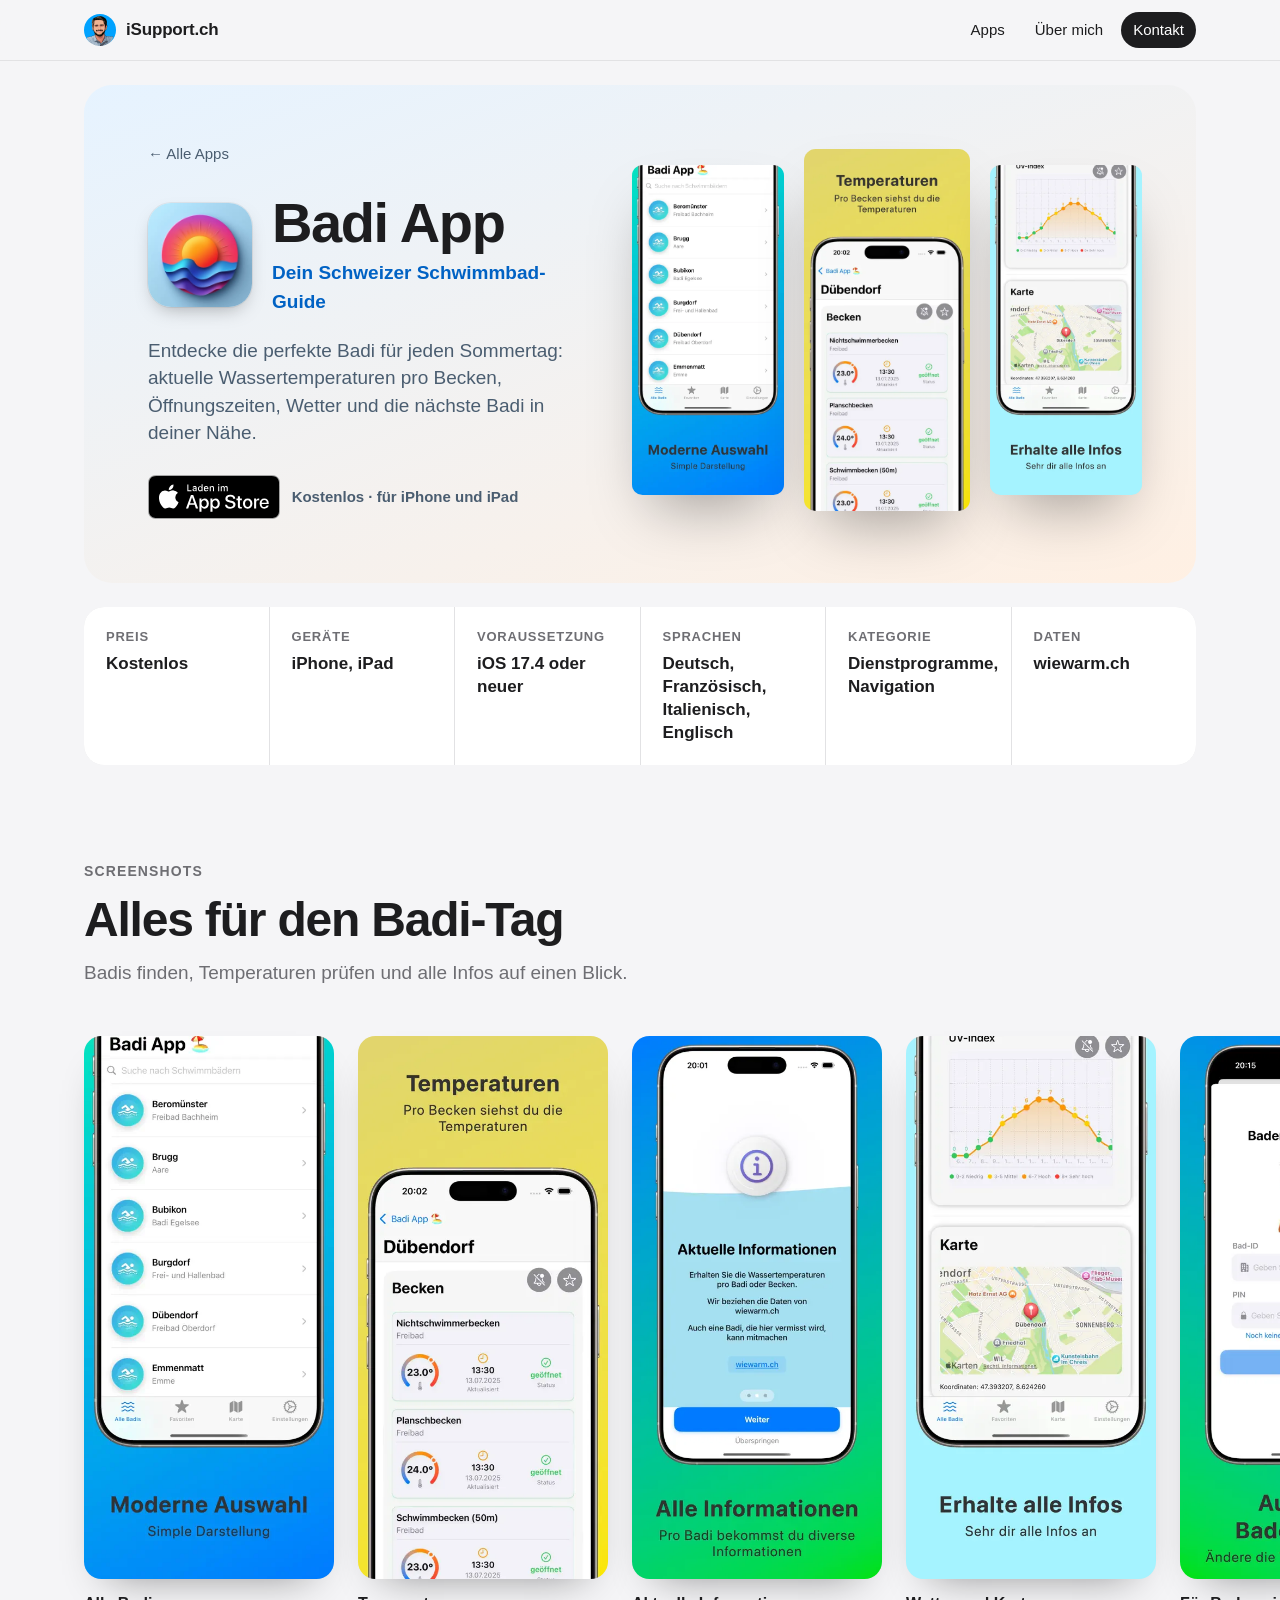
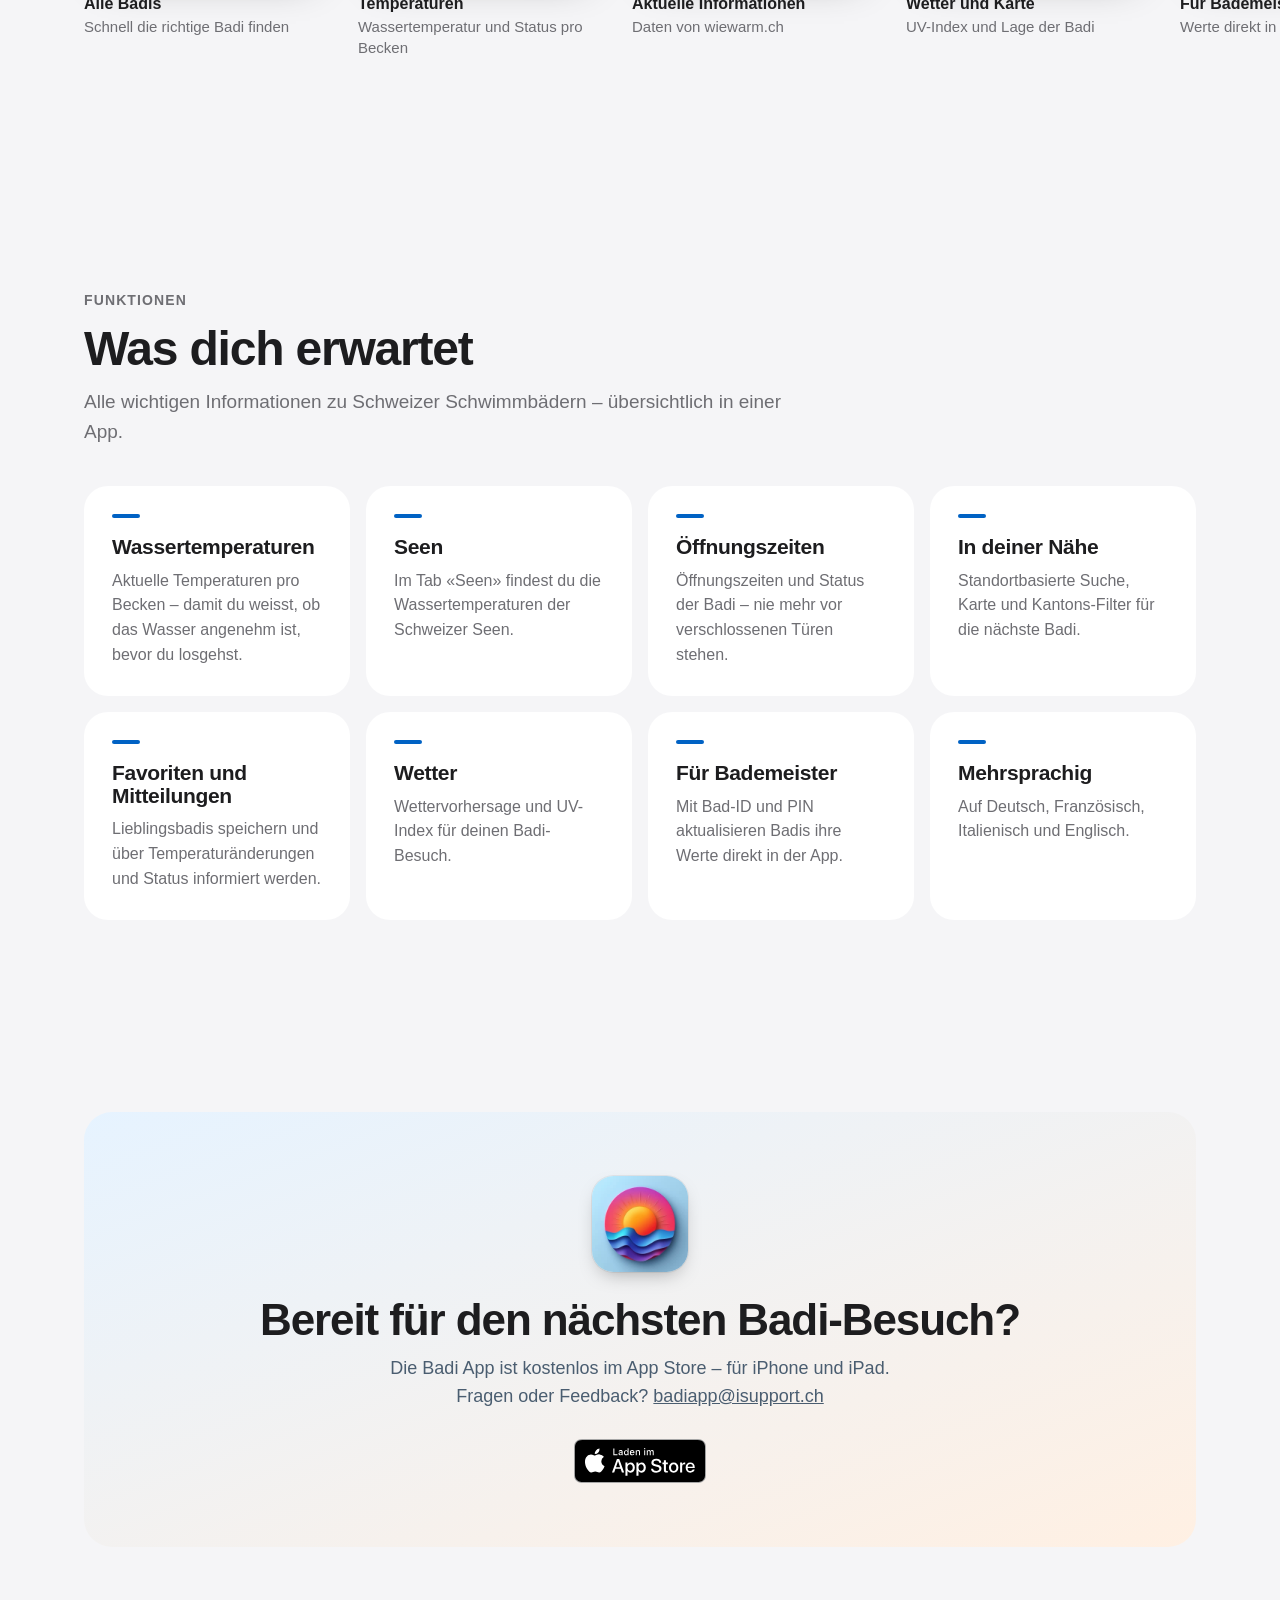
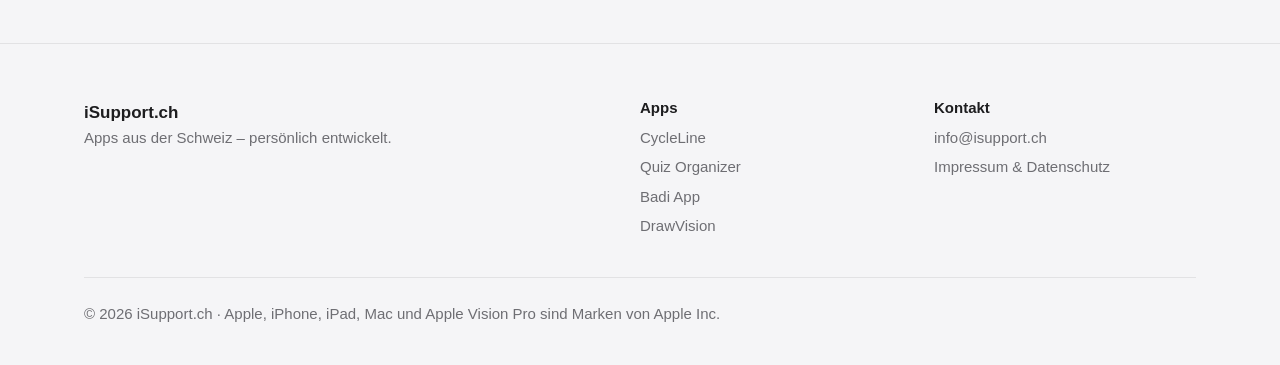
==== commit 2b0fe900: "Redesign the site around the apps with current screenshots. Each app now has its own colour panel, f" ====
--- a/badi-app.html
+++ b/badi-app.html
@@ -3,244 +3,207 @@
 <head>
     <meta charset="UTF-8">
     <meta name="viewport" content="width=device-width, initial-scale=1.0">
-    <title>Badi App - Schweizer Schwimmbad-Guide | iSupport.ch</title>
-    <meta name="description" content="Badi App - Dein Schweizer Schwimmbad-Guide mit aktuellen Wassertemperaturen, Öffnungszeiten und standortbasierter Suche.">
+    <title>Badi App – Schweizer Schwimmbad-Guide | iSupport.ch</title>
+    <meta name="description" content="Badi App: Wassertemperaturen, Öffnungszeiten, Wetter und die nächste Badi in der Nähe – dazu die Temperaturen der Schweizer Seen. Kostenlos für iPhone und iPad.">
+    <meta name="theme-color" content="#f5f5f7">
+    <meta property="og:title" content="Badi App – Dein Schweizer Schwimmbad-Guide">
+    <meta property="og:description" content="Wassertemperaturen, Öffnungszeiten und die nächste Badi in deiner Nähe.">
+    <meta property="og:type" content="website">
+    <meta property="og:url" content="https://isupport.ch/badi-app">
+    <meta property="og:image" content="https://isupport.ch/images/apps/badi-app/icon.jpg">
     <link rel="stylesheet" href="styles.css">
     <link rel="icon" type="image/png" href="images/Profilbilder/ProfilFoto_Blau.png">
     <link rel="apple-touch-icon" href="images/Profilbilder/ProfilFoto_Blau.png">
-    <link rel="preconnect" href="https://fonts.googleapis.com">
-    <link rel="preconnect" href="https://fonts.gstatic.com" crossorigin>
-    <link href="https://fonts.googleapis.com/css2?family=Plus+Jakarta+Sans:wght@400;500;600;700;800&display=swap" rel="stylesheet">
-    <link rel="stylesheet" href="https://cdnjs.cloudflare.com/ajax/libs/font-awesome/6.5.2/css/all.min.css">
 </head>
 <body>
-    <nav class="navbar" aria-label="Hauptnavigation">
-        <div class="nav-container">
+    <a class="skip-link" href="#main">Zum Inhalt</a>
+
+    <header class="site-header">
+        <nav class="nav container" aria-label="Hauptnavigation">
             <a href="index.html" class="nav-logo">
                 <img src="images/Profilbilder/ProfilFoto_Blau.png" alt="" width="32" height="32">
                 <span>iSupport.ch</span>
             </a>
             <ul class="nav-menu">
-                <li><a href="index.html#apps" class="nav-link">Apps</a></li>
-                <li><a href="index.html#about" class="nav-link">Über mich</a></li>
-                <li><a href="index.html#contact" class="nav-link nav-link-cta">Kontakt</a></li>
+                <li><a href="index.html#apps">Apps</a></li>
+                <li><a href="index.html#about">Über mich</a></li>
+                <li><a href="index.html#contact" class="nav-cta">Kontakt</a></li>
             </ul>
-            <button class="hamburger" type="button" aria-label="Menü öffnen" aria-expanded="false">
-                <span class="bar"></span>
-                <span class="bar"></span>
-                <span class="bar"></span>
-            </button>
-        </div>
-    </nav>
-
-    <section class="app-hero">
-        <div class="container">
-            <a href="index.html#apps" class="back-link"><i class="fas fa-arrow-left"></i> Alle Apps</a>
-            <div class="app-hero-content">
-                <div class="app-hero-text">
-                    <div class="app-icon-large">
-                        <i class="fas fa-swimming-pool"></i>
-                    </div>
-                    <h1 class="app-hero-title">Badi App</h1>
-                    <p class="app-hero-subtitle">Schweizer Schwimmbad-Guide</p>
-                    <p class="app-description">Dein Schweizer Schwimmbad-Guide! Entdecke die perfekte Badi mit aktuellen Wassertemperaturen, Echtzeit-Öffnungszeiten, standortbasierter Suche und personalisierten Benachrichtigungen.</p>
-                    
-                    <div class="app-features-list">
-                        <div class="feature-item">
-                            <i class="fas fa-thermometer-half"></i>
-                            <span>Aktuelle Wassertemperaturen</span>
+        </nav>
+    </header>
+
+    <main id="main" class="theme-badi">
+        <section class="app-hero">
+            <div class="container">
+                <div class="app-hero-panel">
+                    <div>
+                        <a href="index.html#apps" class="back-link">← Alle Apps</a>
+                        <div class="app-title">
+                            <img class="app-icon" src="images/apps/badi-app/icon.jpg" alt="" width="104" height="104">
+                            <div>
+                                <h1>Badi App</h1>
+                                <p class="tagline">Dein Schweizer Schwimmbad-Guide</p>
+                            </div>
                         </div>
-                        <div class="feature-item">
-                            <i class="fas fa-clock"></i>
-                            <span>Echtzeit-Öffnungszeiten</span>
-                        </div>
-                        <div class="feature-item">
-                            <i class="fas fa-map-marker-alt"></i>
-                            <span>Standortbasierte Suche</span>
-                        </div>
-                        <div class="feature-item">
-                            <i class="fas fa-bell"></i>
-                            <span>Personalisierte Benachrichtigungen</span>
+                        <p class="lead">Entdecke die perfekte Badi für jeden Sommertag: aktuelle Wassertemperaturen pro Becken, Öffnungszeiten, Wetter und die nächste Badi in deiner Nähe.</p>
+                        <div class="actions">
+                            <a href="https://apps.apple.com/ch/app/badi-app/id6504495943" class="store-badge"><img src="images/badges/app-store-de.svg" alt="Badi App im App Store laden" width="120" height="40"></a>
+                            <span class="price">Kostenlos · für iPhone und iPad</span>
                         </div>
                     </div>
-
-                    <div class="app-store-button">
-                        <a href="https://apps.apple.com/ch/app/badi-app/id6504495943?platform=mac" target="_blank" class="store-btn">
-                            <div class="store-btn-content">
-                                <i class="fab fa-apple"></i>
-                                <div class="store-btn-text">
-                                    <span class="store-btn-small">Laden im</span>
-                                    <span class="store-btn-large">App Store</span>
-                                </div>
-                            </div>
-                            <div class="store-btn-price">Kostenlos</div>
-                        </a>
+                    <div class="media-phones">
+                        <img class="device device-card" src="images/apps/badi-app/01-liste.webp" alt="Badi App: Liste der Schweizer Badis" width="460" height="998">
+                        <img class="device device-card" src="images/apps/badi-app/02-temperaturen.webp" alt="Badi App: Wassertemperatur, Uhrzeit und Status pro Becken" width="460" height="998">
+                        <img class="device device-card" src="images/apps/badi-app/04-wetter-karte.webp" alt="Badi App: UV-Index und Karte einer Badi" width="460" height="998">
                     </div>
                 </div>
-                
-                <div class="app-hero-image">
-                    <img src="images/Badi App/460x998bb.webp" alt="Badi App Screenshot" class="hero-screenshot mobile-screenshot">
+            </div>
+        </section>
+
+        <section class="facts-section">
+            <div class="container">
+                <dl class="facts">
+                    <div><dt>Preis</dt><dd>Kostenlos</dd></div>
+                    <div><dt>Geräte</dt><dd>iPhone, iPad</dd></div>
+                    <div><dt>Voraussetzung</dt><dd>iOS 17.4 oder neuer</dd></div>
+                    <div><dt>Sprachen</dt><dd>Deutsch, Französisch, Italienisch, Englisch</dd></div>
+                    <div><dt>Kategorie</dt><dd>Dienstprogramme, Navigation</dd></div>
+                    <div><dt>Daten</dt><dd>wiewarm.ch</dd></div>
+                </dl>
+            </div>
+        </section>
+
+        <section class="section" aria-labelledby="screenshots-title">
+            <div class="container">
+                <header class="section-head">
+                    <p class="eyebrow">Screenshots</p>
+                    <h2 id="screenshots-title">Alles für den Badi-Tag</h2>
+                    <p>Badis finden, Temperaturen prüfen und alle Infos auf einen Blick.</p>
+                </header>
+            </div>
+            <ul class="gallery gallery-phone">
+                <li>
+                    <figure>
+                        <a href="images/apps/badi-app/01-liste.webp"><img class="device device-card" src="images/apps/badi-app/01-liste.webp" alt="Alle Badis: Liste der Schweizer Schwimmbäder mit Suche" width="460" height="998" loading="lazy"></a>
+                        <figcaption><strong>Alle Badis</strong> Schnell die richtige Badi finden</figcaption>
+                    </figure>
+                </li>
+                <li>
+                    <figure>
+                        <a href="images/apps/badi-app/02-temperaturen.webp"><img class="device device-card" src="images/apps/badi-app/02-temperaturen.webp" alt="Temperaturen: Wassertemperatur und Status pro Becken" width="460" height="998" loading="lazy"></a>
+                        <figcaption><strong>Temperaturen</strong> Wassertemperatur und Status pro Becken</figcaption>
+                    </figure>
+                </li>
+                <li>
+                    <figure>
+                        <a href="images/apps/badi-app/03-informationen.webp"><img class="device device-card" src="images/apps/badi-app/03-informationen.webp" alt="Aktuelle Informationen: Daten von wiewarm.ch" width="460" height="998" loading="lazy"></a>
+                        <figcaption><strong>Aktuelle Informationen</strong> Daten von wiewarm.ch</figcaption>
+                    </figure>
+                </li>
+                <li>
+                    <figure>
+                        <a href="images/apps/badi-app/04-wetter-karte.webp"><img class="device device-card" src="images/apps/badi-app/04-wetter-karte.webp" alt="Wetter und Karte: UV-Index und Lage der Badi" width="460" height="998" loading="lazy"></a>
+                        <figcaption><strong>Wetter und Karte</strong> UV-Index und Lage der Badi</figcaption>
+                    </figure>
+                </li>
+                <li>
+                    <figure>
+                        <a href="images/apps/badi-app/05-bademeister.webp"><img class="device device-card" src="images/apps/badi-app/05-bademeister.webp" alt="Für Bademeister: Login mit Bad-ID und PIN" width="460" height="998" loading="lazy"></a>
+                        <figcaption><strong>Für Bademeister</strong> Werte direkt in der App ändern</figcaption>
+                    </figure>
+                </li>
+                <li>
+                    <figure>
+                        <a href="images/apps/badi-app/06-willkommen.webp"><img class="device device-card" src="images/apps/badi-app/06-willkommen.webp" alt="Willkommen: Einführung beim ersten Start" width="460" height="998" loading="lazy"></a>
+                        <figcaption><strong>Willkommen</strong> Kurze Einführung beim ersten Start</figcaption>
+                    </figure>
+                </li>
+            </ul>
+        </section>
+
+        <section class="section" aria-labelledby="features-title">
+            <div class="container">
+                <header class="section-head">
+                    <p class="eyebrow">Funktionen</p>
+                    <h2 id="features-title">Was dich erwartet</h2>
+                    <p>Alle wichtigen Informationen zu Schweizer Schwimmbädern – übersichtlich in einer App.</p>
+                </header>
+                <div class="features">
+                    <article class="feature">
+                        <h3>Wassertemperaturen</h3>
+                        <p>Aktuelle Temperaturen pro Becken – damit du weisst, ob das Wasser angenehm ist, bevor du losgehst.</p>
+                    </article>
+                    <article class="feature">
+                        <h3>Seen</h3>
+                        <p>Im Tab «Seen» findest du die Wassertemperaturen der Schweizer Seen.</p>
+                    </article>
+                    <article class="feature">
+                        <h3>Öffnungszeiten</h3>
+                        <p>Öffnungszeiten und Status der Badi – nie mehr vor verschlossenen Türen stehen.</p>
+                    </article>
+                    <article class="feature">
+                        <h3>In deiner Nähe</h3>
+                        <p>Standortbasierte Suche, Karte und Kantons-Filter für die nächste Badi.</p>
+                    </article>
+                    <article class="feature">
+                        <h3>Favoriten und Mitteilungen</h3>
+                        <p>Lieblingsbadis speichern und über Temperaturänderungen und Status informiert werden.</p>
+                    </article>
+                    <article class="feature">
+                        <h3>Wetter</h3>
+                        <p>Wettervorhersage und UV-Index für deinen Badi-Besuch.</p>
+                    </article>
+                    <article class="feature">
+                        <h3>Für Bademeister</h3>
+                        <p>Mit Bad-ID und PIN aktualisieren Badis ihre Werte direkt in der App.</p>
+                    </article>
+                    <article class="feature">
+                        <h3>Mehrsprachig</h3>
+                        <p>Auf Deutsch, Französisch, Italienisch und Englisch.</p>
+                    </article>
                 </div>
             </div>
-        </div>
-    </section>
-
-    <!-- Screenshots Gallery -->
-    <section class="screenshots-section">
-        <div class="container">
-            <div class="section-header">
-                <h2>Screenshots</h2>
-                <p>Entdecken Sie die Funktionen der Badi App im Detail</p>
-            </div>
-            
-            <div class="screenshots-grid mobile-grid">
-                <div class="screenshot-item">
-                    <img src="images/Badi App/460x998bb.webp" alt="Badi App Hauptansicht" loading="lazy">
-                    <div class="screenshot-overlay">
-                        <h4>Hauptansicht</h4>
-                        <p>Übersicht aller Badis</p>
+        </section>
+
+        <section class="section" aria-labelledby="download-title">
+            <div class="container">
+                <div class="cta">
+                    <img class="app-icon" src="images/apps/badi-app/icon.jpg" alt="" width="96" height="96" loading="lazy">
+                    <h2 id="download-title">Bereit für den nächsten Badi-Besuch?</h2>
+                    <p>Die Badi App ist kostenlos im App Store – für iPhone und iPad. Fragen oder Feedback? <a href="mailto:badiapp@isupport.ch">badiapp@isupport.ch</a></p>
+                    <div class="actions">
+                        <a href="https://apps.apple.com/ch/app/badi-app/id6504495943" class="store-badge"><img src="images/badges/app-store-de.svg" alt="Badi App im App Store laden" width="120" height="40"></a>
                     </div>
                 </div>
-                <div class="screenshot-item">
-                    <img src="images/Badi App/460x998bb-2.webp" alt="Badi Details" loading="lazy">
-                    <div class="screenshot-overlay">
-                        <h4>Badi Details</h4>
-                        <p>Alle wichtigen Informationen</p>
-                    </div>
-                </div>
-                <div class="screenshot-item">
-                    <img src="images/Badi App/460x998bb-3.webp" alt="Kartenansicht" loading="lazy">
-                    <div class="screenshot-overlay">
-                        <h4>Kartenansicht</h4>
-                        <p>Badis in der Nähe finden</p>
-                    </div>
-                </div>
-                <div class="screenshot-item">
-                    <img src="images/Badi App/460x998bb-4.webp" alt="Favoriten" loading="lazy">
-                    <div class="screenshot-overlay">
-                        <h4>Favoriten</h4>
-                        <p>Ihre Lieblings-Badis</p>
-                    </div>
-                </div>
-                <div class="screenshot-item">
-                    <img src="images/Badi App/460x998bb-5.webp" alt="Suchfunktion" loading="lazy">
-                    <div class="screenshot-overlay">
-                        <h4>Suchfunktion</h4>
-                        <p>Schnell die richtige Badi finden</p>
-                    </div>
-                </div>
-                <div class="screenshot-item">
-                    <img src="images/Badi App/460x998bb-6.webp" alt="Einstellungen" loading="lazy">
-                    <div class="screenshot-overlay">
-                        <h4>Einstellungen</h4>
-                        <p>Personalisierte Präferenzen</p>
-                    </div>
-                </div>
+            </div>
+        </section>
+    </main>
+
+    <footer class="site-footer">
+        <div class="container footer-grid">
+            <div>
+                <strong>iSupport.ch</strong>
+                <p>Apps aus der Schweiz – persönlich entwickelt.</p>
+            </div>
+            <nav aria-label="Apps">
+                <h2>Apps</h2>
+                <ul>
+                    <li><a href="cycleline.html">CycleLine</a></li>
+                    <li><a href="quiz-organizer.html">Quiz Organizer</a></li>
+                    <li><a href="badi-app.html">Badi App</a></li>
+                    <li><a href="drawvision.html">DrawVision</a></li>
+                </ul>
+            </nav>
+            <div>
+                <h2>Kontakt</h2>
+                <ul>
+                    <li><a href="mailto:info@isupport.ch">info@isupport.ch</a></li>
+                    <li><a href="datenschutz.html">Impressum &amp; Datenschutz</a></li>
+                </ul>
             </div>
         </div>
-    </section>
-
-    <!-- Features Section -->
-    <section class="app-features-section">
         <div class="container">
-            <div class="section-header">
-                <h2>Funktionen</h2>
-                <p>Alles was Sie für den perfekten Badi-Besuch benötigen</p>
-            </div>
-            
-            <div class="features-grid">
-                <div class="feature-card">
-                    <div class="feature-icon">
-                        <i class="fas fa-thermometer-half"></i>
-                    </div>
-                    <h3>Wassertemperaturen</h3>
-                    <p>Aktuelle Wassertemperaturen aller Schweizer Badis - damit Sie immer wissen, ob das Wasser warm genug ist.</p>
-                </div>
-                
-                <div class="feature-card">
-                    <div class="feature-icon">
-                        <i class="fas fa-clock"></i>
-                    </div>
-                    <h3>Öffnungszeiten</h3>
-                    <p>Echtzeit-Öffnungszeiten und Informationen zu Saisonzeiten - nie wieder vor verschlossenen Türen stehen.</p>
-                </div>
-                
-                <div class="feature-card">
-                    <div class="feature-icon">
-                        <i class="fas fa-map-marker-alt"></i>
-                    </div>
-                    <h3>Standort-Service</h3>
-                    <p>Finden Sie automatisch die nächstgelegenen Badis oder suchen Sie gezielt nach bestimmten Orten.</p>
-                </div>
-                
-                <div class="feature-card">
-                    <div class="feature-icon">
-                        <i class="fas fa-star"></i>
-                    </div>
-                    <h3>Favoriten</h3>
-                    <p>Speichern Sie Ihre Lieblings-Badis und erhalten Sie personalisierte Benachrichtigungen über Änderungen.</p>
-                </div>
-            </div>
-        </div>
-    </section>
-
-    <!-- Download Section -->
-    <section class="download-section">
-        <div class="container">
-            <div class="download-content">
-                <h2>Bereit für den nächsten Badi-Besuch?</h2>
-                <p>Laden Sie die Badi App jetzt kostenlos herunter und finden Sie die perfekte Badi für Ihren nächsten Schwimmausflug!</p>
-                
-                <div class="app-store-button-large">
-                    <a href="https://apps.apple.com/ch/app/badi-app/id6504495943?platform=mac" target="_blank" class="store-btn-large-link">
-                        <div class="store-btn-large-content">
-                            <i class="fab fa-apple"></i>
-                            <div class="store-btn-large-text">
-                                <span class="store-btn-large-small">Laden im</span>
-                                <span class="store-btn-large-title">App Store</span>
-                            </div>
-                            <div class="store-btn-large-price">Kostenlos</div>
-                        </div>
-                    </a>
-                </div>
-                
-                <div class="compatibility-info">
-                    <p><i class="fas fa-mobile-alt"></i> Verfügbar für iPhone und iPad</p>
-                    <p><i class="fas fa-flag"></i> Speziell für die Schweiz entwickelt</p>
-                </div>
-            </div>
-        </div>
-    </section>
-
-    <!-- Footer -->
-    <footer class="footer">
-        <div class="container">
-            <div class="footer-content">
-                <div class="footer-section">
-                    <h3>iSupport.ch</h3>
-                    <p>Apps aus der Schweiz – persönlich entwickelt.</p>
-                </div>
-                <div class="footer-section">
-                    <h4>Apps</h4>
-                    <ul>
-                        <li><a href="cycleline.html">CycleLine</a></li>
-                        <li><a href="quiz-organizer.html">Quiz Organizer</a></li>
-                        <li><a href="badi-app.html">Badi App</a></li>
-                        <li><a href="drawvision.html">DrawVision</a></li>
-                    </ul>
-                </div>
-                <div class="footer-section">
-                    <h4>Rechtliches</h4>
-                    <ul>
-                        <li><a href="#impressum">Impressum</a></li>
-                        <li><a href="#datenschutz">Datenschutz</a></li>
-                        <li><a href="#agb">AGB</a></li>
-                    </ul>
-                </div>
-            </div>
-            <div class="footer-bottom">
-                <p>&copy; 2026 iSupport.ch. Alle Rechte vorbehalten.</p>
-            </div>
+            <p class="footer-bottom">&copy; 2026 iSupport.ch · Apple, iPhone, iPad, Mac und Apple Vision Pro sind Marken von Apple Inc.</p>
         </div>
     </footer>
 
--- a/styles.css
+++ b/styles.css
@@ -1,1311 +1,1130 @@
 *,
 *::before,
 *::after {
+    box-sizing: border-box;
     margin: 0;
     padding: 0;
-    box-sizing: border-box;
 }
 
 :root {
-    --bg: #07090c;
-    --bg-elevated: #0d1117;
-    --bg-card: #121821;
-    --bg-soft: #171e28;
-    --line: rgba(255, 255, 255, 0.08);
-    --line-strong: rgba(255, 255, 255, 0.14);
-    --text: #f4f6f8;
-    --text-secondary: #9aa6b4;
-    --text-dark: #0f1720;
-    --accent: #3b82f6;
-    --accent-hover: #60a5fa;
-    --accent-soft: rgba(59, 130, 246, 0.16);
-    --pub: #3b82f6;
-    --pub-glow: rgba(59, 130, 246, 0.28);
-    --badi: #22d3ee;
-    --badi-glow: rgba(34, 211, 238, 0.24);
-    --draw: #a78bfa;
-    --draw-glow: rgba(167, 139, 250, 0.26);
-    --cycle: #34d399;
-    --cycle-glow: rgba(52, 211, 153, 0.26);
-    --success: #10b981;
-    --radius: 22px;
-    --radius-sm: 14px;
-    --shadow: 0 20px 50px rgba(0, 0, 0, 0.35);
-    --ease: cubic-bezier(0.22, 1, 0.36, 1);
-    --nav-h: 72px;
+    --bg: #f5f5f7;
+    --surface: #ffffff;
+    --ink: #1d1d1f;
+    --muted: #6e6e73;
+    --line: rgba(0, 0, 0, 0.08);
+    --brand: #0066cc;
+    --radius: 28px;
     --max: 1160px;
+    --gutter: 24px;
+    --shadow: 0 30px 60px -20px rgba(0, 0, 0, 0.35);
+    --font: -apple-system, BlinkMacSystemFont, "SF Pro Text", "Segoe UI", Roboto, "Helvetica Neue", Arial, sans-serif;
+    --font-display: -apple-system, BlinkMacSystemFont, "SF Pro Display", "Segoe UI", Roboto, "Helvetica Neue", Arial, sans-serif;
+}
+
+/* App themes: panel colours come from each app icon, --accent is text-safe (WCAG AA) on --panel. */
+.theme-cycleline {
+    --panel: #0c110d;
+    --panel-ink: #f3f6f3;
+    --panel-muted: #a3b1a6;
+    --accent: #9be15d;
+    --accent-ink: #0c110d;
+    --feature-accent: #5cb82c;
+}
+
+.theme-quiz {
+    --panel: #f7efe7;
+    --panel-ink: #1d1d1f;
+    --panel-muted: #6b5b4f;
+    --accent: #a64f2c;
+    --accent-ink: #ffffff;
+    --feature-accent: #a64f2c;
+}
+
+.theme-badi {
+    --panel: linear-gradient(160deg, #e6f3ff 0%, #fff0e3 100%);
+    --panel-ink: #1d1d1f;
+    --panel-muted: #4a5d70;
+    --accent: #0062c4;
+    --accent-ink: #ffffff;
+    --feature-accent: #0062c4;
+}
+
+.theme-drawvision {
+    --panel:
+        linear-gradient(rgba(255, 255, 255, 0.07) 1px, transparent 1px) 0 0 / 40px 40px,
+        linear-gradient(90deg, rgba(255, 255, 255, 0.07) 1px, transparent 1px) 0 0 / 40px 40px,
+        linear-gradient(160deg, #1e3a8a 0%, #2f5bd3 100%);
+    --panel-ink: #ffffff;
+    --panel-muted: #dbe4ff;
+    --accent: #ffffff;
+    --accent-ink: #1e3a8a;
+    --feature-accent: #2f5bd3;
 }
 
 html {
     scroll-behavior: smooth;
+    scroll-padding-top: 72px;
+    -webkit-text-size-adjust: 100%;
 }
 
 body {
-    font-family: "Plus Jakarta Sans", -apple-system, BlinkMacSystemFont, "Segoe UI", sans-serif;
+    font-family: var(--font);
+    font-size: 17px;
+    line-height: 1.55;
+    color: var(--ink);
     background: var(--bg);
-    color: var(--text);
-    line-height: 1.6;
-    overflow-x: hidden;
-    letter-spacing: -0.015em;
+    -webkit-font-smoothing: antialiased;
 }
 
 img {
+    display: block;
     max-width: 100%;
-    display: block;
+    height: auto;
 }
 
 a {
-    color: inherit;
+    color: var(--brand);
+    text-decoration: none;
+}
+
+a:hover {
+    text-decoration: underline;
+}
+
+:focus-visible {
+    outline: 3px solid var(--brand);
+    outline-offset: 3px;
+    border-radius: 6px;
+}
+
+h1,
+h2,
+h3 {
+    font-family: var(--font-display);
+    line-height: 1.08;
+    letter-spacing: -0.025em;
+}
+
+.container {
+    width: 100%;
+    max-width: var(--max);
+    margin: 0 auto;
+    padding: 0 var(--gutter);
 }
 
 .skip-link {
     position: absolute;
     left: 12px;
-    top: -40px;
-    background: var(--accent);
-    color: white;
-    padding: 8px 12px;
-    border-radius: 8px;
-    z-index: 2000;
+    top: -48px;
+    z-index: 100;
+    padding: 8px 14px;
+    border-radius: 10px;
+    background: var(--ink);
+    color: #fff;
 }
 
 .skip-link:focus {
     top: 12px;
 }
 
-.container {
-    max-width: var(--max);
-    margin: 0 auto;
-    padding: 0 24px;
-}
-
 /* Navigation */
-.navbar {
-    position: fixed;
+.site-header {
+    position: sticky;
     top: 0;
-    width: 100%;
-    z-index: 1000;
-    padding: 0.9rem 0;
-    background: rgba(7, 9, 12, 0.72);
-    backdrop-filter: blur(18px);
-    -webkit-backdrop-filter: blur(18px);
-    border-bottom: 1px solid transparent;
-    transition: border-color 0.3s var(--ease), background 0.3s var(--ease);
-}
-
-.navbar.scrolled {
-    border-bottom-color: var(--line);
-    background: rgba(7, 9, 12, 0.9);
-}
-
-.nav-container {
-    max-width: var(--max);
-    margin: 0 auto;
-    padding: 0 24px;
-    display: flex;
+    z-index: 50;
+    background: rgba(245, 245, 247, 0.8);
+    -webkit-backdrop-filter: saturate(180%) blur(20px);
+    backdrop-filter: saturate(180%) blur(20px);
+    border-bottom: 1px solid var(--line);
+}
+
+.nav {
+    display: flex;
+    align-items: center;
     justify-content: space-between;
-    align-items: center;
+    gap: 16px;
+    height: 60px;
 }
 
 .nav-logo {
     display: flex;
     align-items: center;
-    gap: 0.7rem;
+    gap: 10px;
+    color: var(--ink);
+    font-weight: 600;
+    letter-spacing: -0.01em;
+}
+
+.nav-logo:hover {
     text-decoration: none;
-    color: var(--text);
-    font-weight: 700;
-    font-size: 1.05rem;
 }
 
 .nav-logo img {
     width: 32px;
     height: 32px;
     border-radius: 50%;
-    object-fit: cover;
 }
 
 .nav-menu {
     display: flex;
+    align-items: center;
+    gap: 6px;
     list-style: none;
-    gap: 0.4rem;
-    align-items: center;
-}
-
-.nav-link {
+}
+
+.nav-menu a {
+    display: block;
+    padding: 6px 12px;
+    border-radius: 999px;
+    color: var(--ink);
+    font-size: 15px;
+}
+
+.nav-menu a:hover {
+    background: rgba(0, 0, 0, 0.05);
     text-decoration: none;
-    color: var(--text-secondary);
-    font-weight: 500;
-    font-size: 0.95rem;
-    padding: 0.55rem 0.9rem;
-    border-radius: 999px;
-    transition: color 0.2s var(--ease), background 0.2s var(--ease);
-}
-
-.nav-link:hover {
-    color: var(--text);
-    background: rgba(255, 255, 255, 0.05);
-}
-
-.nav-link-cta {
-    color: var(--text);
-    background: var(--accent);
-}
-
-.nav-link-cta:hover {
-    background: var(--accent-hover);
-    color: white;
-}
-
-.hamburger {
-    display: none;
-    flex-direction: column;
-    justify-content: center;
-    align-items: center;
-    gap: 5px;
-    width: 42px;
-    height: 42px;
-    background: rgba(255, 255, 255, 0.04);
-    border: 1px solid var(--line-strong);
-    border-radius: 12px;
-    cursor: pointer;
-    padding: 0;
-    z-index: 1100;
-}
-
-.bar {
-    width: 18px;
-    height: 2px;
-    background: var(--text);
-    transition: 0.25s var(--ease);
-    display: block;
-}
-
-/* Hero */
-.hero {
-    padding: calc(var(--nav-h) + 40px) 24px 28px;
-    text-align: center;
-    position: relative;
-    overflow: hidden;
-}
-
-.hero::before {
-    content: "";
-    position: absolute;
-    inset: -20% 10% auto;
-    height: 420px;
-    background:
-        radial-gradient(circle at 20% 40%, rgba(59, 130, 246, 0.22), transparent 42%),
-        radial-gradient(circle at 80% 30%, rgba(34, 211, 238, 0.12), transparent 40%),
-        radial-gradient(circle at 55% 80%, rgba(167, 139, 250, 0.14), transparent 45%);
-    pointer-events: none;
-}
-
-.hero-container {
-    width: 100%;
-    max-width: 760px;
-    margin: 0 auto;
-    position: relative;
-    z-index: 1;
-    min-width: 0;
-}
-
-.eyebrow {
-    display: inline-block;
-    color: var(--accent-hover);
-    font-size: 0.78rem;
-    font-weight: 600;
-    letter-spacing: 0.12em;
-    text-transform: uppercase;
-    margin-bottom: 1rem;
-}
-
-.hero-title {
-    font-size: clamp(2.3rem, 5.4vw, 4rem);
-    font-weight: 800;
-    line-height: 1.05;
-    letter-spacing: -0.045em;
-    margin-bottom: 0.85rem;
-}
-
-.hero-subtitle {
-    font-size: 1.08rem;
-    color: var(--text-secondary);
-    max-width: 560px;
-    margin: 0 auto 1.5rem;
-    line-height: 1.65;
-    overflow-wrap: anywhere;
-}
-
-.hero-buttons {
-    display: flex;
-    justify-content: center;
-    gap: 0.8rem;
+}
+
+.nav-menu .nav-cta {
+    background: var(--ink);
+    color: #fff;
+}
+
+.nav-menu .nav-cta:hover {
+    background: #000;
+}
+
+/* Buttons and badges */
+.actions {
+    display: flex;
     flex-wrap: wrap;
-    margin-bottom: 1.8rem;
-}
-
-.hero-pills {
-    display: flex;
-    justify-content: center;
-    gap: 0.6rem;
-    flex-wrap: wrap;
-}
-
-.hero-pill {
-    display: inline-flex;
-    align-items: center;
-    gap: 0.45rem;
-    padding: 0.55rem 0.9rem;
-    border-radius: 999px;
-    border: 1px solid var(--line);
-    background: rgba(255, 255, 255, 0.03);
-    text-decoration: none;
-    font-size: 0.88rem;
-    font-weight: 600;
-    color: var(--text);
-    transition: transform 0.25s var(--ease), border-color 0.25s var(--ease), background 0.25s var(--ease);
-}
-
-.hero-pill:hover {
-    transform: translateY(-2px);
-    background: rgba(255, 255, 255, 0.06);
-}
-
-.pill-pub:hover { border-color: var(--pub); }
-.pill-badi:hover { border-color: var(--badi); }
-.pill-draw:hover { border-color: var(--draw); }
-
-.pill-pub i { color: var(--pub); }
-.pill-badi i { color: var(--badi); }
-.pill-draw i { color: var(--draw); }
-
-/* Buttons */
+    align-items: center;
+    gap: 12px;
+    margin-top: 28px;
+}
+
 .btn {
     display: inline-flex;
     align-items: center;
     justify-content: center;
-    padding: 0.85rem 1.3rem;
-    border-radius: 12px;
+    min-height: 44px;
+    padding: 10px 22px;
+    border: 0;
+    border-radius: 999px;
+    font: inherit;
+    font-size: 16px;
+    font-weight: 600;
+    cursor: pointer;
+    transition: transform 0.2s ease, background-color 0.2s ease;
+}
+
+.btn:hover {
     text-decoration: none;
-    font-weight: 650;
-    font-size: 0.95rem;
-    border: 1px solid transparent;
-    cursor: pointer;
-    font-family: inherit;
-    transition: transform 0.25s var(--ease), background 0.25s var(--ease), border-color 0.25s var(--ease);
+    transform: translateY(-1px);
 }
 
 .btn-primary {
+    background: var(--brand);
+    color: #fff;
+}
+
+.btn-ghost {
+    background: rgba(0, 0, 0, 0.06);
+    color: var(--ink);
+}
+
+.btn-accent {
     background: var(--accent);
-    color: white;
-}
-
-.btn-primary:hover {
-    background: var(--accent-hover);
-    transform: translateY(-1px);
-}
-
-.btn-secondary {
-    background: transparent;
-    color: var(--text);
-    border-color: var(--line-strong);
-}
-
-.btn-secondary:hover {
-    border-color: rgba(255, 255, 255, 0.28);
-    transform: translateY(-1px);
-}
-
-/* Sections */
-.section-header {
+    color: var(--accent-ink);
+}
+
+.store-badge {
+    display: inline-block;
+    border-radius: 8px;
+}
+
+.store-badge img {
+    height: 44px;
+    width: auto;
+}
+
+.price {
+    color: var(--panel-muted, var(--muted));
+    font-size: 15px;
+    font-weight: 600;
+}
+
+/* App icons: iOS-style rounded square, visionOS icons are round */
+.app-icon {
+    width: 64px;
+    height: 64px;
+    border-radius: 22.5%;
+    box-shadow: 0 0 0 1px rgba(0, 0, 0, 0.06), 0 8px 20px -8px rgba(0, 0, 0, 0.35);
+}
+
+.app-icon.is-round {
+    border-radius: 50%;
+}
+
+/* Typography helpers */
+.eyebrow {
+    margin-bottom: 12px;
+    color: var(--muted);
+    font-size: 14px;
+    font-weight: 600;
+    letter-spacing: 0.08em;
+    text-transform: uppercase;
+}
+
+.lead {
+    margin-top: 20px;
+    color: var(--muted);
+    font-size: 21px;
+    line-height: 1.45;
+}
+
+.section {
+    padding: 96px 0;
+}
+
+.section-head {
+    max-width: 720px;
+    margin-bottom: 40px;
+}
+
+.section-head h2 {
+    font-size: clamp(32px, 5vw, 48px);
+}
+
+.section-head p:not(.eyebrow) {
+    margin-top: 12px;
+    color: var(--muted);
+    font-size: 19px;
+}
+
+/* Home hero */
+.hero {
+    padding: 88px 0 24px;
+}
+
+.hero-grid {
+    display: grid;
+    grid-template-columns: 1.1fr 1fr;
+    gap: 56px;
+    align-items: center;
+}
+
+.hero h1 {
+    font-size: clamp(44px, 7.5vw, 80px);
+}
+
+.hero-apps {
+    display: grid;
+    grid-template-columns: 1fr 1fr;
+    gap: 16px;
+    list-style: none;
+}
+
+.app-tile {
+    display: flex;
+    flex-direction: column;
+    gap: 14px;
+    height: 100%;
+    padding: 22px;
+    border-radius: 24px;
+    background: var(--surface);
+    color: var(--ink);
+    box-shadow: 0 1px 2px rgba(0, 0, 0, 0.04);
+    transition: transform 0.25s ease, box-shadow 0.25s ease;
+}
+
+.app-tile:hover {
+    text-decoration: none;
+    transform: translateY(-3px);
+    box-shadow: 0 18px 40px -18px rgba(0, 0, 0, 0.3);
+}
+
+.app-tile strong {
+    display: block;
+    font-size: 18px;
+    letter-spacing: -0.01em;
+}
+
+.app-tile small {
+    display: block;
+    color: var(--muted);
+    font-size: 14px;
+}
+
+/* App showcase panels (home) */
+.showcase {
+    display: grid;
+    grid-template-columns: 1fr 1.15fr;
+    gap: 48px;
+    align-items: center;
+    padding: 64px;
+    border-radius: var(--radius);
+    background: var(--panel);
+    color: var(--panel-ink);
+    overflow: hidden;
+}
+
+.showcase + .showcase {
+    margin-top: 24px;
+}
+
+.showcase:nth-of-type(even) .showcase-media {
+    order: -1;
+}
+
+.showcase h3 {
+    margin-top: 20px;
+    font-size: clamp(32px, 4.5vw, 44px);
+}
+
+.tagline {
+    margin-top: 6px;
+    color: var(--accent);
+    font-size: 19px;
+    font-weight: 600;
+}
+
+.showcase-copy > p:not(.tagline) {
+    margin-top: 16px;
+    color: var(--panel-muted);
+    font-size: 18px;
+}
+
+.chips {
+    display: flex;
+    flex-wrap: wrap;
+    gap: 8px;
+    margin-top: 20px;
+    list-style: none;
+}
+
+.chips li {
+    padding: 4px 12px;
+    border: 1px solid currentColor;
+    border-radius: 999px;
+    color: var(--panel-muted);
+    font-size: 14px;
+    font-weight: 500;
+}
+
+.app-icon-lg {
+    width: 88px;
+    height: 88px;
+}
+
+/* Device frames */
+.device {
+    background: #111;
+}
+
+.device-phone {
+    border: 6px solid #111;
+    border-radius: 13% / 6%;
+    box-shadow: var(--shadow);
+}
+
+/* Mac screenshots include the desktop behind the window corners; this radius clips them. */
+.device-mac {
+    border-radius: 1.8% / 2.9%;
+    box-shadow: var(--shadow);
+}
+
+.device-wide {
+    border-radius: 3% / 5.3%;
+    box-shadow: var(--shadow);
+}
+
+.device-card {
+    border-radius: 7% / 3.2%;
+    box-shadow: var(--shadow);
+}
+
+.media-phones {
+    display: flex;
+    justify-content: center;
+    align-items: center;
+    gap: 4%;
+}
+
+.media-phones > img {
+    width: 31%;
+    max-width: 230px;
+}
+
+.media-phones > img:nth-child(2) {
+    width: 34%;
+    max-width: 250px;
+}
+
+.media-combo {
+    position: relative;
+    padding: 0 6% 6% 0;
+}
+
+.media-combo .device-phone {
+    position: absolute;
+    right: 0;
+    bottom: 0;
+    width: 23%;
+    border-width: 4px;
+}
+
+.media-stack {
+    position: relative;
+    padding: 0 0 14% 12%;
+}
+
+.media-stack > img:last-child {
+    position: absolute;
+    left: 0;
+    bottom: 0;
+    width: 55%;
+}
+
+/* App page hero */
+.app-hero {
+    padding: 24px 0 0;
+}
+
+.app-hero-panel {
+    display: grid;
+    grid-template-columns: 1fr 1.1fr;
+    gap: 48px;
+    align-items: center;
+    padding: 56px 64px 64px;
+    border-radius: var(--radius);
+    background: var(--panel);
+    color: var(--panel-ink);
+    overflow: hidden;
+}
+
+.back-link {
+    display: inline-block;
+    margin-bottom: 28px;
+    color: var(--panel-muted);
+    font-size: 15px;
+    font-weight: 500;
+}
+
+.app-title {
+    display: flex;
+    align-items: center;
+    gap: 20px;
+}
+
+.app-title .app-icon {
+    width: 104px;
+    height: 104px;
+    flex: none;
+}
+
+.app-title h1 {
+    font-size: clamp(36px, 5.5vw, 56px);
+}
+
+.app-title .tagline {
+    margin-top: 4px;
+}
+
+.app-hero-panel .lead {
+    color: var(--panel-muted);
+    font-size: 19px;
+}
+
+.app-hero-panel .price {
+    color: var(--panel-muted);
+}
+
+/* Facts */
+.facts-section {
+    padding-top: 24px;
+}
+
+.facts {
+    display: grid;
+    grid-template-columns: repeat(auto-fit, minmax(170px, 1fr));
+    gap: 1px;
+    overflow: hidden;
+    border-radius: 20px;
+    background: var(--line);
+}
+
+.facts div {
+    padding: 20px 22px;
+    background: var(--surface);
+}
+
+.facts dt {
+    color: var(--muted);
+    font-size: 13px;
+    font-weight: 600;
+    letter-spacing: 0.06em;
+    text-transform: uppercase;
+}
+
+.facts dd {
+    margin-top: 6px;
+    font-size: 17px;
+    font-weight: 600;
+    line-height: 1.35;
+}
+
+/* Gallery: horizontal scroller aligned with the container */
+.gallery {
+    --inset: max(var(--gutter), calc((100% - var(--max)) / 2 + var(--gutter)));
+    display: flex;
+    gap: 24px;
+    overflow-x: auto;
+    padding: 8px var(--inset) 40px;
+    scroll-padding-inline: var(--inset);
+    scroll-snap-type: x mandatory;
+    list-style: none;
+    scrollbar-width: thin;
+}
+
+.gallery li {
+    flex: none;
+    scroll-snap-align: start;
+}
+
+.gallery figure {
+    display: flex;
+    flex-direction: column;
+    gap: 14px;
+}
+
+.gallery a {
+    display: block;
+}
+
+.gallery img {
+    cursor: zoom-in;
+    box-shadow: 0 20px 40px -24px rgba(0, 0, 0, 0.45);
+}
+
+.gallery-phone li {
+    width: 250px;
+}
+
+.gallery-wide li {
+    width: min(680px, 82vw);
+}
+
+.gallery figcaption {
+    color: var(--muted);
+    font-size: 15px;
+    line-height: 1.4;
+}
+
+.gallery figcaption strong {
+    display: block;
+    color: var(--ink);
+    font-size: 16px;
+}
+
+.gallery-title {
+    margin-bottom: 16px;
+    font-size: 21px;
+}
+
+/* Feature cards */
+.features {
+    display: grid;
+    grid-template-columns: repeat(auto-fit, minmax(250px, 1fr));
+    gap: 16px;
+}
+
+/* Six cards: three per row instead of 4 + 2 */
+.features-3 {
+    grid-template-columns: repeat(auto-fit, minmax(min(300px, 100%), 1fr));
+}
+
+.feature {
+    padding: 28px;
+    border-radius: 24px;
+    background: var(--surface);
+}
+
+.feature h3 {
+    font-size: 21px;
+    letter-spacing: -0.015em;
+}
+
+.feature h3::before {
+    content: "";
+    display: block;
+    width: 28px;
+    height: 4px;
+    margin-bottom: 18px;
+    border-radius: 2px;
+    background: var(--feature-accent, var(--brand));
+}
+
+.feature p,
+.feature li {
+    margin-top: 10px;
+    color: var(--muted);
+    font-size: 16px;
+}
+
+.feature ul {
+    padding-left: 18px;
+}
+
+.feature li {
+    margin-top: 4px;
+}
+
+.note {
+    margin-top: 24px;
+    color: var(--muted);
+    font-size: 15px;
+}
+
+/* Download CTA */
+.cta {
+    display: flex;
+    flex-direction: column;
+    align-items: center;
+    padding: 64px 24px;
+    border-radius: var(--radius);
+    background: var(--panel);
+    color: var(--panel-ink);
     text-align: center;
-    margin-bottom: 2.8rem;
-}
-
-.section-header h2,
-.about-text h2,
-.download-content h2 {
-    font-size: clamp(1.9rem, 3vw, 2.6rem);
-    font-weight: 750;
-    letter-spacing: -0.035em;
-    margin-bottom: 0.7rem;
-}
-
-.section-header p {
-    color: var(--text-secondary);
+}
+
+.cta .app-icon {
+    width: 96px;
+    height: 96px;
+}
+
+.cta h2 {
+    margin-top: 24px;
+    font-size: clamp(30px, 4.5vw, 44px);
+}
+
+.cta p {
     max-width: 560px;
-    margin: 0 auto;
-    overflow-wrap: anywhere;
-}
-
-/* Apps overview */
-.apps-section {
-    padding: 12px 0 88px;
-}
-
-.apps-bento {
+    margin-top: 12px;
+    color: var(--panel-muted);
+    font-size: 18px;
+}
+
+.cta .actions {
+    justify-content: center;
+}
+
+.cta p a {
+    color: inherit;
+    text-decoration: underline;
+}
+
+/* About */
+.about {
     display: grid;
-    grid-template-columns: repeat(2, minmax(0, 1fr));
-    gap: 1.1rem;
-    align-items: stretch;
-}
-
-.app-showcase {
-    position: relative;
-    display: flex;
-    flex-direction: column;
-    min-width: 0;
-    background: var(--bg-card);
-    border: 1px solid var(--line);
-    border-radius: var(--radius);
-    overflow: hidden;
-    text-decoration: none;
-    color: inherit;
-    transition: transform 0.35s var(--ease), border-color 0.35s var(--ease), box-shadow 0.35s var(--ease);
-}
-
-.app-showcase:hover {
-    transform: translateY(-4px);
-    box-shadow: var(--shadow);
-}
-
-.app-showcase-copy {
-    padding: 1.25rem 1.3rem 1.35rem;
-    display: flex;
-    flex-direction: column;
-    gap: 0.65rem;
-    flex: 1;
-}
-
-.app-kicker {
-    display: flex;
-    align-items: center;
-    justify-content: space-between;
-    gap: 0.75rem;
-}
-
-.app-badge,
-.app-meta span,
-.feature-tag {
-    display: inline-flex;
-    align-items: center;
-    padding: 0.28rem 0.65rem;
-    border-radius: 999px;
-    font-size: 0.75rem;
-    font-weight: 600;
-    background: rgba(255, 255, 255, 0.06);
-    color: var(--text-secondary);
-    border: 1px solid var(--line);
-}
-
-.app-price {
-    font-size: 0.82rem;
-    font-weight: 700;
-    color: var(--text);
-}
-
-.app-showcase h3 {
-    font-size: 1.4rem;
-    font-weight: 750;
-    letter-spacing: -0.03em;
-}
-
-.app-showcase p {
-    color: var(--text-secondary);
-    font-size: 0.94rem;
-    line-height: 1.6;
-    overflow-wrap: anywhere;
-}
-
-.app-meta {
-    display: flex;
-    flex-wrap: wrap;
-    gap: 0.4rem;
-}
-
-.app-link {
-    margin-top: auto;
-    color: var(--text);
-    font-weight: 650;
-    font-size: 0.92rem;
-    display: inline-flex;
-    align-items: center;
-    gap: 0.5rem;
-}
-
-.app-showcase:hover .app-link i {
-    transform: translateX(4px);
-}
-
-.app-link i {
-    transition: transform 0.25s var(--ease);
-    font-size: 0.8rem;
-}
-
-.app-showcase-media {
-    height: 230px;
-    display: flex;
-    align-items: flex-end;
-    justify-content: center;
-    padding: 1.1rem 1.1rem 0;
-    overflow: hidden;
-}
-
-.app-showcase-media img {
+    grid-template-columns: 280px 1fr;
+    gap: 56px;
+    align-items: center;
+}
+
+.about-portrait {
     width: 100%;
-    height: 100%;
-    object-fit: cover;
-    object-position: top center;
-    border-radius: 12px 12px 0 0;
-}
-
-.media-desktop img {
-    object-fit: contain;
-    object-position: center bottom;
-}
-
-.media-phone {
-    background: linear-gradient(180deg, #22d3ee 0%, #2563eb 100%);
-}
-
-.theme-cycle .media-phone {
-    background: linear-gradient(180deg, #064e3b 0%, #022c22 100%);
-}
-
-.media-phone img {
-    max-width: 168px;
-    width: auto;
-    height: 100%;
-    object-fit: cover;
-    object-position: center 10%;
-}
-
-.theme-pub {
-    background:
-        radial-gradient(circle at 88% 18%, var(--pub-glow), transparent 34%),
-        var(--bg-card);
-}
-
-.theme-pub:hover { border-color: rgba(59, 130, 246, 0.4); }
-
-.theme-badi {
-    background:
-        radial-gradient(circle at 50% 0%, var(--badi-glow), transparent 46%),
-        var(--bg-card);
-}
-
-.theme-badi:hover { border-color: rgba(34, 211, 238, 0.4); }
-
-.theme-draw {
-    background:
-        radial-gradient(circle at 50% 0%, var(--draw-glow), transparent 46%),
-        var(--bg-card);
-}
-
-.theme-draw:hover { border-color: rgba(167, 139, 250, 0.42); }
-
-.theme-cycle {
-    background:
-        radial-gradient(circle at 50% 0%, var(--cycle-glow), transparent 46%),
-        var(--bg-card);
-}
-
-.theme-cycle:hover { border-color: rgba(52, 211, 153, 0.42); }
-
-.pill-cycle:hover { border-color: var(--cycle); }
-.pill-cycle i { color: var(--cycle); }
-
-.app-hero.theme-cycle .app-icon-large {
-    background: #059669;
-}
-
-.app-hero.theme-cycle::before {
-    background: radial-gradient(circle at 80% 20%, rgba(52, 211, 153, 0.2), transparent 36%);
-}
-
-.coming-soon {
-    display: inline-flex;
-    align-items: center;
-    gap: 0.55rem;
-    padding: 0.85rem 1.1rem;
-    border-radius: 12px;
-    border: 1px solid var(--line-strong);
-    background: rgba(255, 255, 255, 0.04);
-    font-weight: 650;
-    color: var(--text);
-}
-
-/* About */
-.about-section {
-    padding: 40px 0 96px;
-}
-
-.about-content {
-    display: grid;
-    grid-template-columns: 1.2fr 0.8fr;
-    gap: 3.5rem;
-    align-items: center;
-    background: var(--bg-elevated);
-    border: 1px solid var(--line);
-    border-radius: 28px;
-    padding: 3rem;
-}
-
-.about-text .eyebrow {
-    margin-bottom: 0.6rem;
-}
-
-.about-text p {
-    color: var(--text-secondary);
-    margin-bottom: 1rem;
-    font-size: 1.05rem;
+    border-radius: 50%;
+    background: var(--surface);
+}
+
+.about h2 {
+    font-size: clamp(32px, 5vw, 48px);
+}
+
+.about p:not(.eyebrow) {
+    margin-top: 16px;
+    color: var(--muted);
+    font-size: 19px;
 }
 
 .stats {
     display: grid;
-    grid-template-columns: repeat(3, minmax(0, 1fr));
-    gap: 1rem;
-    margin-top: 1.8rem;
-}
-
-.stat {
-    background: rgba(255, 255, 255, 0.03);
-    border: 1px solid var(--line);
-    border-radius: 16px;
-    padding: 1rem;
-}
-
-.stat strong,
-.stat h3 {
-    display: block;
-    font-size: 1.7rem;
-    font-weight: 800;
-    color: var(--text);
-    letter-spacing: -0.03em;
-}
-
-.stat span,
-.stat p {
-    color: var(--text-secondary);
-    font-size: 0.85rem;
-    margin: 0;
-}
-
-.about-image {
-    display: flex;
-    justify-content: center;
-}
-
-.profile-portrait,
-.profile-image {
-    width: min(320px, 100%);
-    aspect-ratio: 1;
-    object-fit: cover;
-    border-radius: 50%;
-    background: #1d9bf0;
-    box-shadow: 0 0 0 10px rgba(29, 155, 240, 0.12);
-}
-
-.profile-image-wrapper {
-    display: flex;
-    justify-content: center;
+    grid-template-columns: repeat(3, 1fr);
+    gap: 16px;
+    margin-top: 32px;
+}
+
+.stats div {
+    display: flex;
+    flex-direction: column-reverse;
+    justify-content: flex-end;
+    padding: 20px;
+    border-radius: 20px;
+    background: var(--surface);
+}
+
+.stats dd {
+    font-family: var(--font-display);
+    font-size: 30px;
+    font-weight: 700;
+    letter-spacing: -0.02em;
+    line-height: 1.1;
+}
+
+.stats dt {
+    margin-top: 6px;
+    color: var(--muted);
+    font-size: 15px;
 }
 
 /* Contact */
-.contact-section {
-    padding: 20px 0 110px;
-}
-
-.contact-content {
-    display: grid;
-    grid-template-columns: 0.8fr 1.2fr;
-    gap: 1.4rem;
-    align-items: start;
-}
-
-.contact-info {
-    display: flex;
-    flex-direction: column;
-    gap: 0.9rem;
-}
-
-.contact-item {
-    display: flex;
-    gap: 1rem;
-    align-items: center;
-    padding: 1.2rem 1.3rem;
-    background: var(--bg-card);
-    border: 1px solid var(--line);
-    border-radius: var(--radius-sm);
-    text-decoration: none;
-}
-
-a.contact-item:hover {
-    border-color: var(--line-strong);
-}
-
-.contact-item i {
-    width: 42px;
-    height: 42px;
-    border-radius: 12px;
-    display: grid;
-    place-items: center;
-    background: var(--accent-soft);
-    color: var(--accent-hover);
-    flex-shrink: 0;
-}
-
-.contact-item h4 {
-    font-size: 0.92rem;
-    margin-bottom: 0.15rem;
-}
-
-.contact-item p {
-    color: var(--text-secondary);
-    font-size: 0.95rem;
-}
-
-.contact-form {
-    background: var(--bg-card);
-    border: 1px solid var(--line);
-    border-radius: var(--radius);
-    padding: 1.6rem;
-}
-
-.form-group {
-    margin-bottom: 1rem;
-}
-
-.form-group label {
-    display: block;
-    font-size: 0.82rem;
-    font-weight: 600;
-    color: var(--text-secondary);
-    margin-bottom: 0.4rem;
-}
-
-.form-group input,
-.form-group textarea {
-    width: 100%;
-    padding: 0.9rem 1rem;
-    border-radius: 12px;
-    border: 1px solid var(--line);
-    background: #0c1016;
-    color: var(--text);
-    font: inherit;
-}
-
-.form-group input::placeholder,
-.form-group textarea::placeholder {
-    color: #6b7684;
-}
-
-.form-group input:focus,
-.form-group textarea:focus {
-    outline: none;
-    border-color: rgba(59, 130, 246, 0.7);
-    box-shadow: 0 0 0 3px rgba(59, 130, 246, 0.15);
-}
-
-.form-buttons {
-    display: flex;
-    gap: 0.75rem;
-    flex-wrap: wrap;
-}
-
-.form-buttons .btn {
-    flex: 1;
-    min-width: 160px;
-}
-
-/* Footer */
-.footer {
-    border-top: 1px solid var(--line);
-    padding: 3rem 0 1.6rem;
-    background: #05070a;
-}
-
-.footer-content {
-    display: grid;
-    grid-template-columns: 1.4fr 1fr 1fr;
-    gap: 2rem;
-    margin-bottom: 2rem;
-}
-
-.footer-section h3,
-.footer-section h4 {
-    margin-bottom: 0.8rem;
-    font-size: 0.95rem;
-}
-
-.footer-section p,
-.footer-section a,
-.footer-bottom {
-    color: var(--text-secondary);
-}
-
-.footer-section ul {
-    list-style: none;
-}
-
-.footer-section ul li {
-    margin-bottom: 0.4rem;
-}
-
-.footer-section a {
-    text-decoration: none;
-}
-
-.footer-section a:hover {
-    color: var(--text);
-}
-
-.footer-bottom {
-    border-top: 1px solid var(--line);
-    padding-top: 1.2rem;
-    font-size: 0.88rem;
-}
-
-/* Thank you */
-.thank-you-section {
-    min-height: 80vh;
-    display: flex;
-    align-items: center;
-    justify-content: center;
-    padding: 120px 0 80px;
-}
-
-.thank-you-content {
-    text-align: center;
-    max-width: 560px;
-}
-
-.thank-you-icon {
-    width: 84px;
-    height: 84px;
-    margin: 0 auto 1.4rem;
-    border-radius: 50%;
-    background: var(--success);
-    display: grid;
-    place-items: center;
-    font-size: 2rem;
-}
-
-/* App detail pages */
-.back-link {
-    display: inline-flex;
-    align-items: center;
-    gap: 0.5rem;
-    color: var(--text-secondary);
-    text-decoration: none;
-    font-size: 0.9rem;
-    font-weight: 600;
-    margin-bottom: 1.6rem;
-    position: relative;
-    z-index: 2;
-}
-
-.back-link:hover {
-    color: var(--text);
-}
-
-.app-hero {
-    padding: calc(var(--nav-h) + 56px) 0 72px;
-    position: relative;
-    overflow: hidden;
-}
-
-.app-hero::before {
-    content: "";
-    position: absolute;
-    inset: 0 auto auto 0;
-    width: 100%;
-    height: 100%;
-    background: radial-gradient(circle at 80% 20%, rgba(59, 130, 246, 0.18), transparent 36%);
-    pointer-events: none;
-}
-
-.app-hero-content {
+.contact {
     display: grid;
     grid-template-columns: 1fr 1fr;
-    gap: 3rem;
-    align-items: center;
-    position: relative;
-    z-index: 1;
-}
-
-.app-icon-large {
-    width: 72px;
-    height: 72px;
-    border-radius: 20px;
+    gap: 16px;
+}
+
+.contact-card {
+    padding: 28px;
+    border-radius: 24px;
+    background: var(--surface);
+}
+
+.contact-card h3 {
+    font-size: 21px;
+}
+
+.contact-card p {
+    margin-top: 8px;
+    color: var(--muted);
+}
+
+.contact-card .actions {
+    margin-top: 20px;
+}
+
+/* Legal page */
+.legal {
+    max-width: 760px;
+}
+
+.legal h1 {
+    font-size: clamp(36px, 5.5vw, 52px);
+}
+
+.legal h2 {
+    margin-top: 48px;
+    font-size: 26px;
+}
+
+.legal h3 {
+    margin-top: 28px;
+    font-size: 19px;
+}
+
+.legal p,
+.legal li {
+    margin-top: 12px;
+    color: #3a3a3c;
+}
+
+.legal ul {
+    padding-left: 20px;
+}
+
+/* Footer */
+.site-footer {
+    padding: 56px 0 40px;
+    border-top: 1px solid var(--line);
+    color: var(--muted);
+    font-size: 15px;
+}
+
+.footer-grid {
     display: grid;
-    place-items: center;
-    background: var(--accent);
-    margin-bottom: 1.3rem;
-    font-size: 1.7rem;
-}
-
-.app-hero-title {
-    font-size: clamp(2.4rem, 5vw, 3.8rem);
-    font-weight: 800;
-    letter-spacing: -0.04em;
-    line-height: 1.05;
-    margin-bottom: 0.5rem;
-}
-
-.app-hero-subtitle {
-    color: var(--accent-hover);
-    font-weight: 600;
-    margin-bottom: 1.1rem;
-}
-
-.app-description {
-    color: var(--text-secondary);
-    font-size: 1.08rem;
-    margin-bottom: 1.5rem;
-}
-
-.app-features-list {
-    display: grid;
-    grid-template-columns: 1fr 1fr;
-    gap: 0.7rem;
-    margin-bottom: 1.8rem;
-}
-
-.feature-item {
-    display: flex;
-    align-items: center;
-    gap: 0.7rem;
-    padding: 0.75rem 0.85rem;
-    border-radius: 12px;
-    background: rgba(255, 255, 255, 0.03);
-    border: 1px solid var(--line);
-    font-size: 0.92rem;
-    color: var(--text-secondary);
-}
-
-.feature-item i {
-    color: var(--accent-hover);
-    width: 18px;
-    text-align: center;
-}
-
-.hero-screenshot {
-    width: 100%;
-    max-width: 520px;
-    margin: 0 auto;
-    border-radius: 18px;
-    box-shadow: var(--shadow);
-    cursor: zoom-in;
-}
-
-.mobile-screenshot {
-    max-width: 300px;
-}
-
-.desktop-screenshot {
-    max-width: 560px;
-}
-
-.app-store-button {
-    margin-bottom: 1rem;
-}
-
-.store-btn,
-.store-btn-large-content {
-    display: inline-flex;
-    align-items: center;
-    gap: 12px;
-    background: #000;
-    color: white;
-    text-decoration: none;
-    border-radius: 12px;
-    padding: 12px 16px;
-    border: 1px solid var(--line-strong);
-}
-
-.store-btn-content,
-.store-btn-large-content {
-    display: flex;
-    align-items: center;
-    gap: 12px;
-}
-
-.store-btn-content i,
-.store-btn-large-content i {
-    font-size: 1.7rem;
-}
-
-.store-btn-text,
-.store-btn-large-text {
-    display: flex;
-    flex-direction: column;
-    line-height: 1.15;
-}
-
-.store-btn-small,
-.store-btn-large-small {
-    font-size: 0.7rem;
-    color: #d1d5db;
-}
-
-.store-btn-large,
-.store-btn-large-title {
-    font-size: 1.15rem;
-    font-weight: 700;
-}
-
-.store-btn-price,
-.store-btn-large-price {
-    margin-left: 0.6rem;
-    background: rgba(255, 255, 255, 0.1);
-    padding: 0.3rem 0.55rem;
-    border-radius: 8px;
-    font-size: 0.85rem;
-    font-weight: 650;
-}
-
-.store-btn-large-link {
-    text-decoration: none;
-}
-
-.store-btn-large-content {
-    padding: 1rem 1.4rem;
-}
-
-.store-btn:hover,
-.store-btn-large-link:hover .store-btn-large-content {
-    transform: translateY(-2px);
-}
-
-.screenshots-section,
-.app-features-section,
-.download-section {
-    padding: 80px 0;
-}
-
-.screenshots-section {
-    background: var(--bg-elevated);
-}
-
-.screenshots-grid {
-    display: grid;
-    grid-template-columns: repeat(auto-fit, minmax(280px, 1fr));
-    gap: 1rem;
-}
-
-.mobile-grid {
-    grid-template-columns: repeat(auto-fit, minmax(220px, 1fr));
-}
-
-.screenshot-item {
-    position: relative;
-    overflow: hidden;
-    border-radius: 16px;
-    border: 1px solid var(--line);
-    background: var(--bg-card);
-}
-
-.screenshot-item img {
-    width: 100%;
-    height: auto;
-    cursor: zoom-in;
-    transition: transform 0.4s var(--ease);
-}
-
-.screenshot-item:hover img {
-    transform: scale(1.03);
-}
-
-.screenshot-overlay {
-    position: absolute;
-    inset: auto 0 0;
-    padding: 1.2rem;
-    background: linear-gradient(transparent, rgba(0, 0, 0, 0.75));
-}
-
-.screenshot-overlay h4 {
-    font-size: 0.95rem;
-}
-
-.screenshot-overlay p {
-    color: var(--text-secondary);
-    font-size: 0.85rem;
-}
-
-.features-grid,
-.services-grid {
-    display: grid;
-    grid-template-columns: repeat(auto-fit, minmax(230px, 1fr));
-    gap: 1rem;
-}
-
-.feature-card,
-.service-card {
-    background: var(--bg-card);
-    border: 1px solid var(--line);
-    border-radius: 18px;
-    padding: 1.5rem;
-}
-
-.feature-icon,
-.service-icon {
-    width: 48px;
-    height: 48px;
-    border-radius: 14px;
-    display: grid;
-    place-items: center;
-    background: var(--accent-soft);
-    color: var(--accent-hover);
-    margin-bottom: 1rem;
-}
-
-.feature-card h3,
-.service-card h3 {
-    margin-bottom: 0.5rem;
-    font-size: 1.1rem;
-}
-
-.feature-card p,
-.service-card p {
-    color: var(--text-secondary);
-    font-size: 0.95rem;
-}
-
-.download-section {
-    text-align: center;
-}
-
-.download-content p {
-    color: var(--text-secondary);
-    max-width: 560px;
-    margin: 0 auto 1.4rem;
-}
-
-.compatibility-info {
-    display: flex;
-    justify-content: center;
-    gap: 1.4rem;
-    flex-wrap: wrap;
-    margin-top: 1.4rem;
-    color: var(--text-secondary);
-    font-size: 0.92rem;
-}
-
-.compatibility-info i {
-    color: var(--accent-hover);
-    margin-right: 0.35rem;
-}
-
-/* Lightbox */
+    grid-template-columns: 2fr 1fr 1fr;
+    gap: 32px;
+}
+
+.site-footer strong {
+    color: var(--ink);
+    font-size: 17px;
+}
+
+.site-footer h2 {
+    margin-bottom: 10px;
+    color: var(--ink);
+    font-family: var(--font);
+    font-size: 15px;
+    letter-spacing: 0;
+}
+
+.site-footer ul {
+    list-style: none;
+}
+
+.site-footer li + li {
+    margin-top: 6px;
+}
+
+.site-footer a {
+    color: var(--muted);
+}
+
+.site-footer a:hover {
+    color: var(--ink);
+}
+
+.footer-bottom {
+    margin-top: 40px;
+    padding-top: 24px;
+    border-top: 1px solid var(--line);
+}
+
+/* Lightbox (native <dialog>) */
 .lightbox {
     position: fixed;
     inset: 0;
-    background: rgba(0, 0, 0, 0.78);
-    display: none;
+    width: 100%;
+    height: 100%;
+    max-width: none;
+    max-height: none;
+    margin: 0;
+    padding: 0;
+    border: 0;
+    background: transparent;
+}
+
+body:has(.lightbox[open]) {
+    overflow: hidden;
+}
+
+.lightbox::backdrop {
+    background: rgba(0, 0, 0, 0.92);
+}
+
+.lightbox[open] {
+    display: flex;
     align-items: center;
     justify-content: center;
-    padding: 1rem;
-    z-index: 2000;
-}
-
-.lightbox.open {
-    display: flex;
-}
-
-.lightbox-content {
-    position: relative;
-    max-width: min(1400px, 96vw);
-    max-height: 94vh;
-    background: #0b0f14;
-    border-radius: 16px;
-    overflow: hidden;
-    border: 1px solid var(--line);
-}
-
-.lightbox-image {
-    display: block;
+}
+
+.lightbox figure {
+    display: flex;
+    flex-direction: column;
+    align-items: center;
+    gap: 12px;
+    max-width: calc(100vw - 140px);
+}
+
+.lightbox img {
     max-width: 100%;
-    max-height: 86vh;
-    width: auto;
-    height: auto;
-}
-
-.lightbox-caption {
-    padding: 0.75rem 1rem;
-    color: var(--text-secondary);
-    font-size: 0.95rem;
-    border-top: 1px solid var(--line);
-}
-
-.lightbox-close {
-    position: absolute;
-    top: 12px;
-    right: 12px;
-    width: 36px;
-    height: 36px;
+    max-height: calc(100vh - 110px);
+    max-height: calc(100dvh - 110px);
+    border-radius: 14px;
+}
+
+.lightbox figcaption {
+    color: #f5f5f7;
+    font-size: 15px;
+    text-align: center;
+}
+
+.lightbox button {
+    position: fixed;
+    width: 48px;
+    height: 48px;
     border: 0;
     border-radius: 50%;
-    background: rgba(0, 0, 0, 0.6);
-    color: white;
-    font-size: 1.2rem;
+    background: rgba(255, 255, 255, 0.14);
+    color: #fff;
+    font: inherit;
+    font-size: 24px;
+    line-height: 1;
     cursor: pointer;
 }
 
-/* Legacy homepage cards (if reused) */
-.apps-grid {
-    display: grid;
-    grid-template-columns: repeat(auto-fit, minmax(280px, 1fr));
-    gap: 1rem;
-}
-
-.app-card {
-    background: var(--bg-card);
-    border: 1px solid var(--line);
-    border-radius: var(--radius);
-    overflow: hidden;
-    text-decoration: none;
-}
-
-.app-card-image {
-    height: 220px;
-    display: grid;
-    place-items: center;
-    padding: 1rem;
-    background: #0c1118;
-}
-
-.app-card-image img {
-    max-height: 100%;
-    object-fit: contain;
-}
-
-.app-card-content {
-    padding: 1.4rem;
-}
-
-.app-features {
-    display: flex;
-    flex-wrap: wrap;
-    gap: 0.4rem;
-    margin: 0.8rem 0;
-}
-
-/* Motion */
-.fade-in {
-    opacity: 0;
-    transform: translateY(18px);
-    transition: opacity 0.6s var(--ease), transform 0.6s var(--ease);
-}
-
-.fade-in.visible {
-    opacity: 1;
-    transform: none;
+.lightbox button:hover {
+    background: rgba(255, 255, 255, 0.26);
+}
+
+.lightbox-close {
+    top: 16px;
+    right: 16px;
+}
+
+.lightbox-prev,
+.lightbox-next {
+    top: 50%;
+    transform: translateY(-50%);
+}
+
+.lightbox-prev {
+    left: 16px;
+}
+
+.lightbox-next {
+    right: 16px;
 }
 
 /* Responsive */
-@media (max-width: 980px) {
-    .about-content,
-    .contact-content,
-    .app-hero-content,
-    .footer-content {
+@media (max-width: 900px) {
+    .hero-grid,
+    .showcase,
+    .app-hero-panel,
+    .contact {
+        grid-template-columns: minmax(0, 1fr);
+    }
+
+    .showcase,
+    .app-hero-panel {
+        gap: 40px;
+        padding: 40px 28px;
+    }
+
+    .showcase:nth-of-type(even) .showcase-media {
+        order: 0;
+    }
+
+    .about {
         grid-template-columns: 1fr;
-    }
-
-    .about-content {
-        padding: 1.6rem;
-        text-align: center;
-    }
-
-    .about-text .eyebrow {
-        display: inline-block;
-    }
-
-    .app-hero {
-        text-align: center;
-    }
-
-    .app-icon-large {
-        margin-left: auto;
-        margin-right: auto;
-    }
-
-    .app-features-list {
-        grid-template-columns: 1fr;
-    }
-
-    .app-showcase-media {
-        height: 250px;
-    }
-}
-
-@media (max-width: 768px) {
-    .hamburger {
-        display: flex;
-    }
-
-    .nav-menu {
-        position: fixed;
-        inset: 68px 16px auto;
+        gap: 32px;
+    }
+
+    .about-portrait {
+        max-width: 180px;
+    }
+
+    .footer-grid {
+        grid-template-columns: 1fr 1fr;
+    }
+
+    .footer-grid > :first-child {
+        grid-column: 1 / -1;
+    }
+}
+
+@media (max-width: 600px) {
+    :root {
+        --gutter: 16px;
+        --radius: 24px;
+    }
+
+    body {
+        font-size: 16px;
+    }
+
+    .section {
+        padding: 64px 0;
+    }
+
+    .hero {
+        padding-top: 48px;
+    }
+
+    .lead {
+        font-size: 19px;
+    }
+
+    .hero-apps {
+        gap: 12px;
+    }
+
+    .app-tile {
+        padding: 16px;
+        border-radius: 20px;
+    }
+
+    .app-tile .app-icon {
+        width: 52px;
+        height: 52px;
+    }
+
+    .showcase,
+    .app-hero-panel {
+        padding: 32px 20px;
+    }
+
+    .app-title {
+        gap: 16px;
+    }
+
+    .app-title .app-icon {
+        width: 76px;
+        height: 76px;
+    }
+
+    .device-phone {
+        border-width: 4px;
+    }
+
+    .stats {
+        gap: 8px;
+    }
+
+    .stats div {
+        padding: 14px;
+        border-radius: 16px;
+    }
+
+    .stats dd {
+        font-size: 24px;
+    }
+
+    .stats dt {
+        font-size: 13px;
+    }
+
+    .gallery {
+        gap: 16px;
+    }
+
+    .gallery-phone li {
+        width: 200px;
+    }
+
+    .lightbox figure {
+        max-width: calc(100vw - 24px);
+    }
+
+    .lightbox img {
+        max-height: calc(100vh - 180px);
+        max-height: calc(100dvh - 180px);
+    }
+
+    .lightbox figcaption {
+        padding: 0 56px;
+    }
+
+    .lightbox-prev,
+    .lightbox-next {
+        top: auto;
+        bottom: 16px;
+        transform: none;
+    }
+}
+
+@media (max-width: 420px) {
+    .nav-logo span {
         display: none;
-        flex-direction: column;
-        background: #10151c;
-        border: 1px solid var(--line);
-        border-radius: 16px;
-        padding: 0.7rem;
-        box-shadow: var(--shadow);
-    }
-
-    .nav-menu.active {
-        display: flex;
-    }
-
-    .nav-link {
-        display: block;
-        text-align: center;
-    }
-
-    .hamburger.active .bar:nth-child(2) {
-        opacity: 0;
-    }
-
-    .hamburger.active .bar:nth-child(1) {
-        transform: translateY(7px) rotate(45deg);
-    }
-
-    .hamburger.active .bar:nth-child(3) {
-        transform: translateY(-7px) rotate(-45deg);
-    }
-
-    .apps-bento {
-        grid-template-columns: 1fr;
-    }
-
-    .hero {
-        padding-top: calc(var(--nav-h) + 28px);
-        padding-left: 16px;
-        padding-right: 16px;
-    }
-
-    .hero-buttons {
-        flex-direction: column;
-        align-items: stretch;
-    }
-
-    .hero-buttons .btn {
-        width: 100%;
-    }
-
-    .hero-pills {
-        gap: 0.45rem;
-    }
-
-    .stats {
-        grid-template-columns: 1fr;
-    }
-
-    .store-btn-large-content {
-        flex-direction: column;
+    }
+
+    .app-title {
+        gap: 14px;
+    }
+
+    .app-title .app-icon {
+        width: 64px;
+        height: 64px;
+    }
+
+    .app-title h1 {
+        font-size: 30px;
+    }
+
+    .nav-menu a {
+        padding: 6px 10px;
     }
 }
 
@@ -1317,7 +1136,6 @@
     *,
     *::before,
     *::after {
-        animation: none !important;
         transition: none !important;
     }
 }
